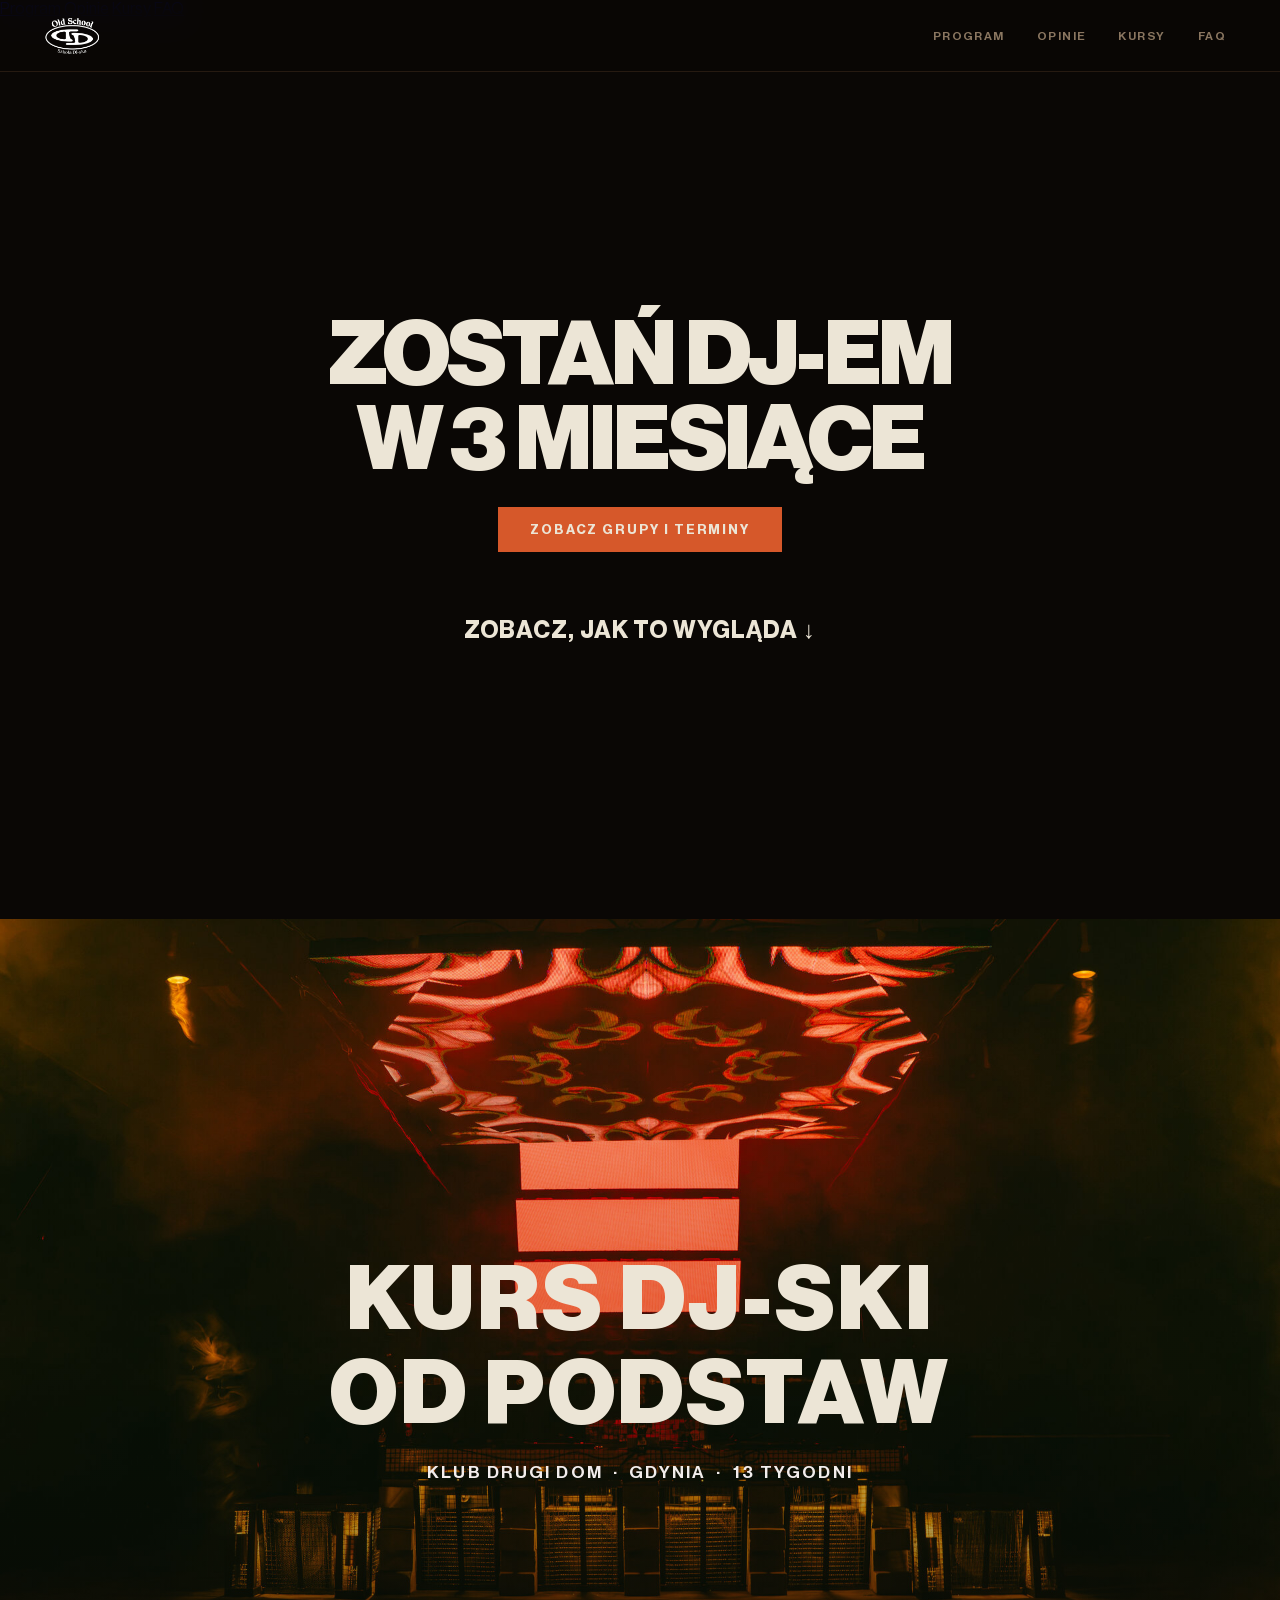
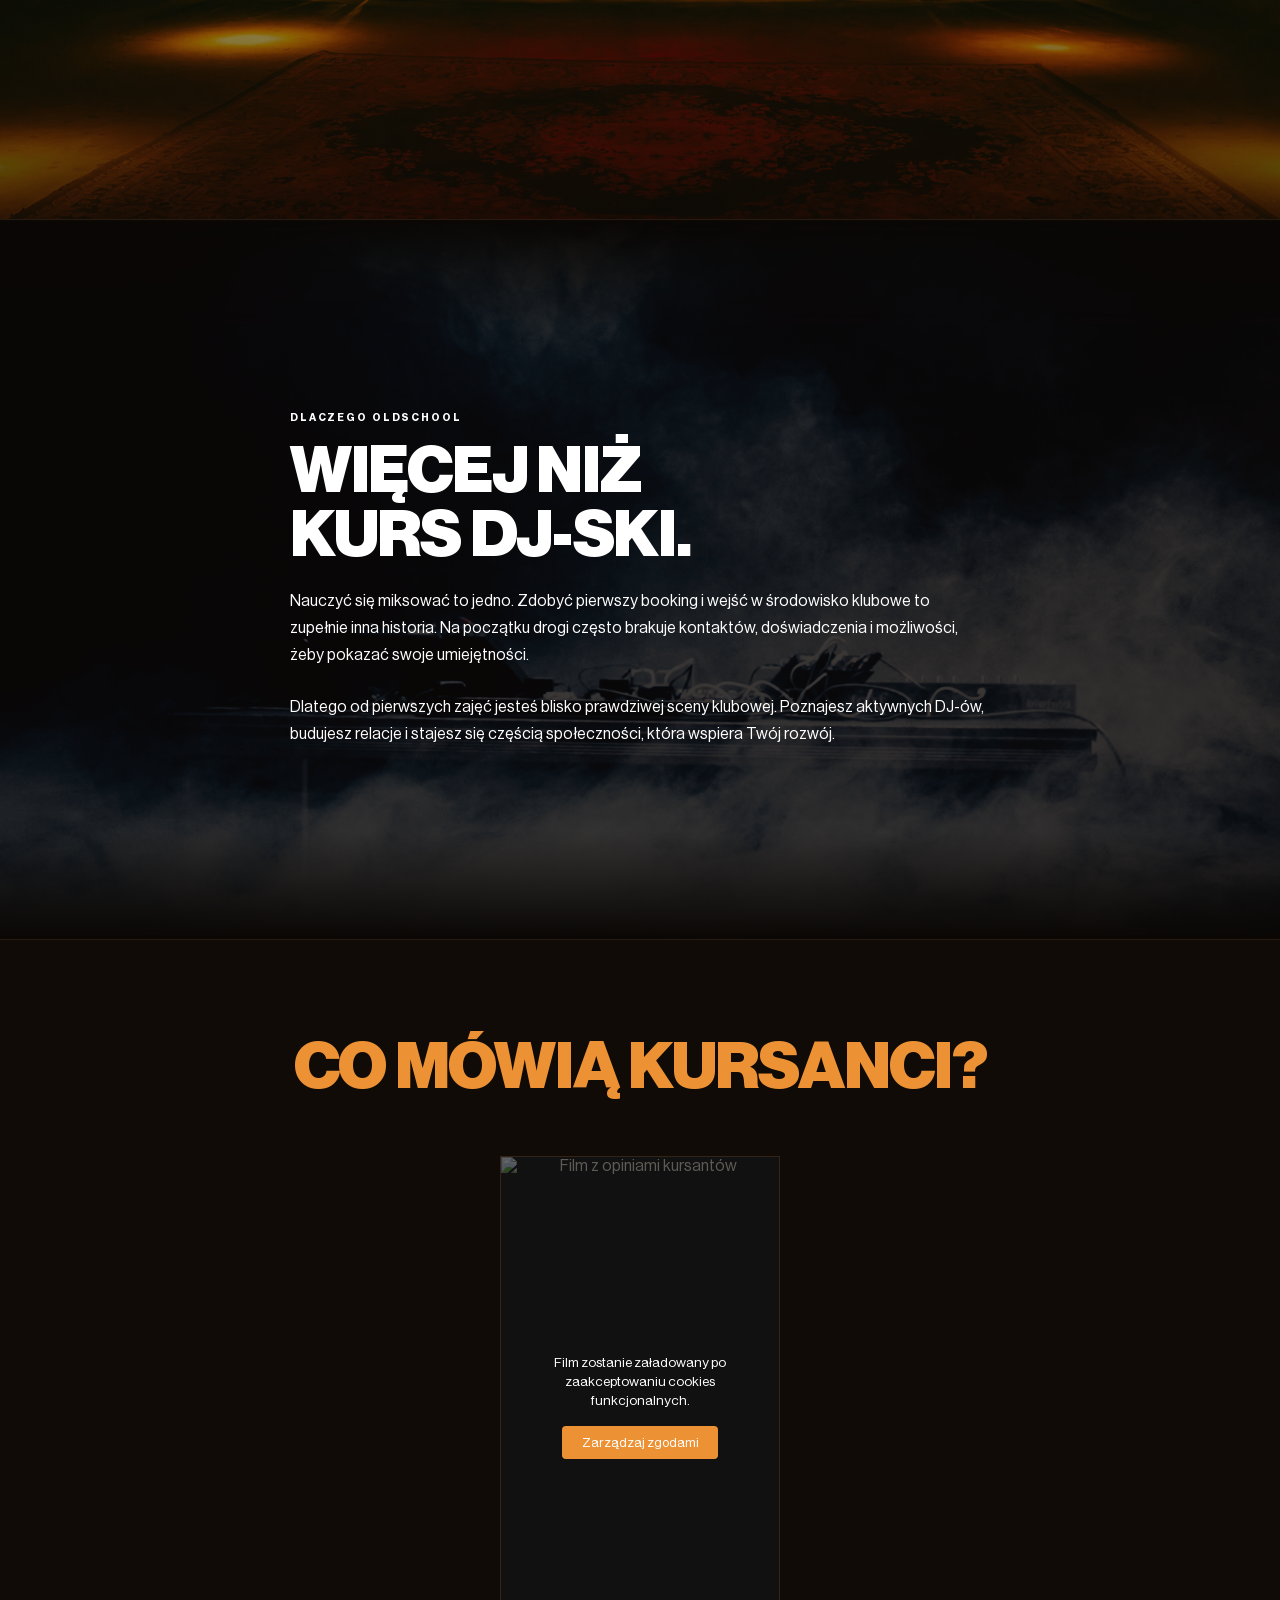
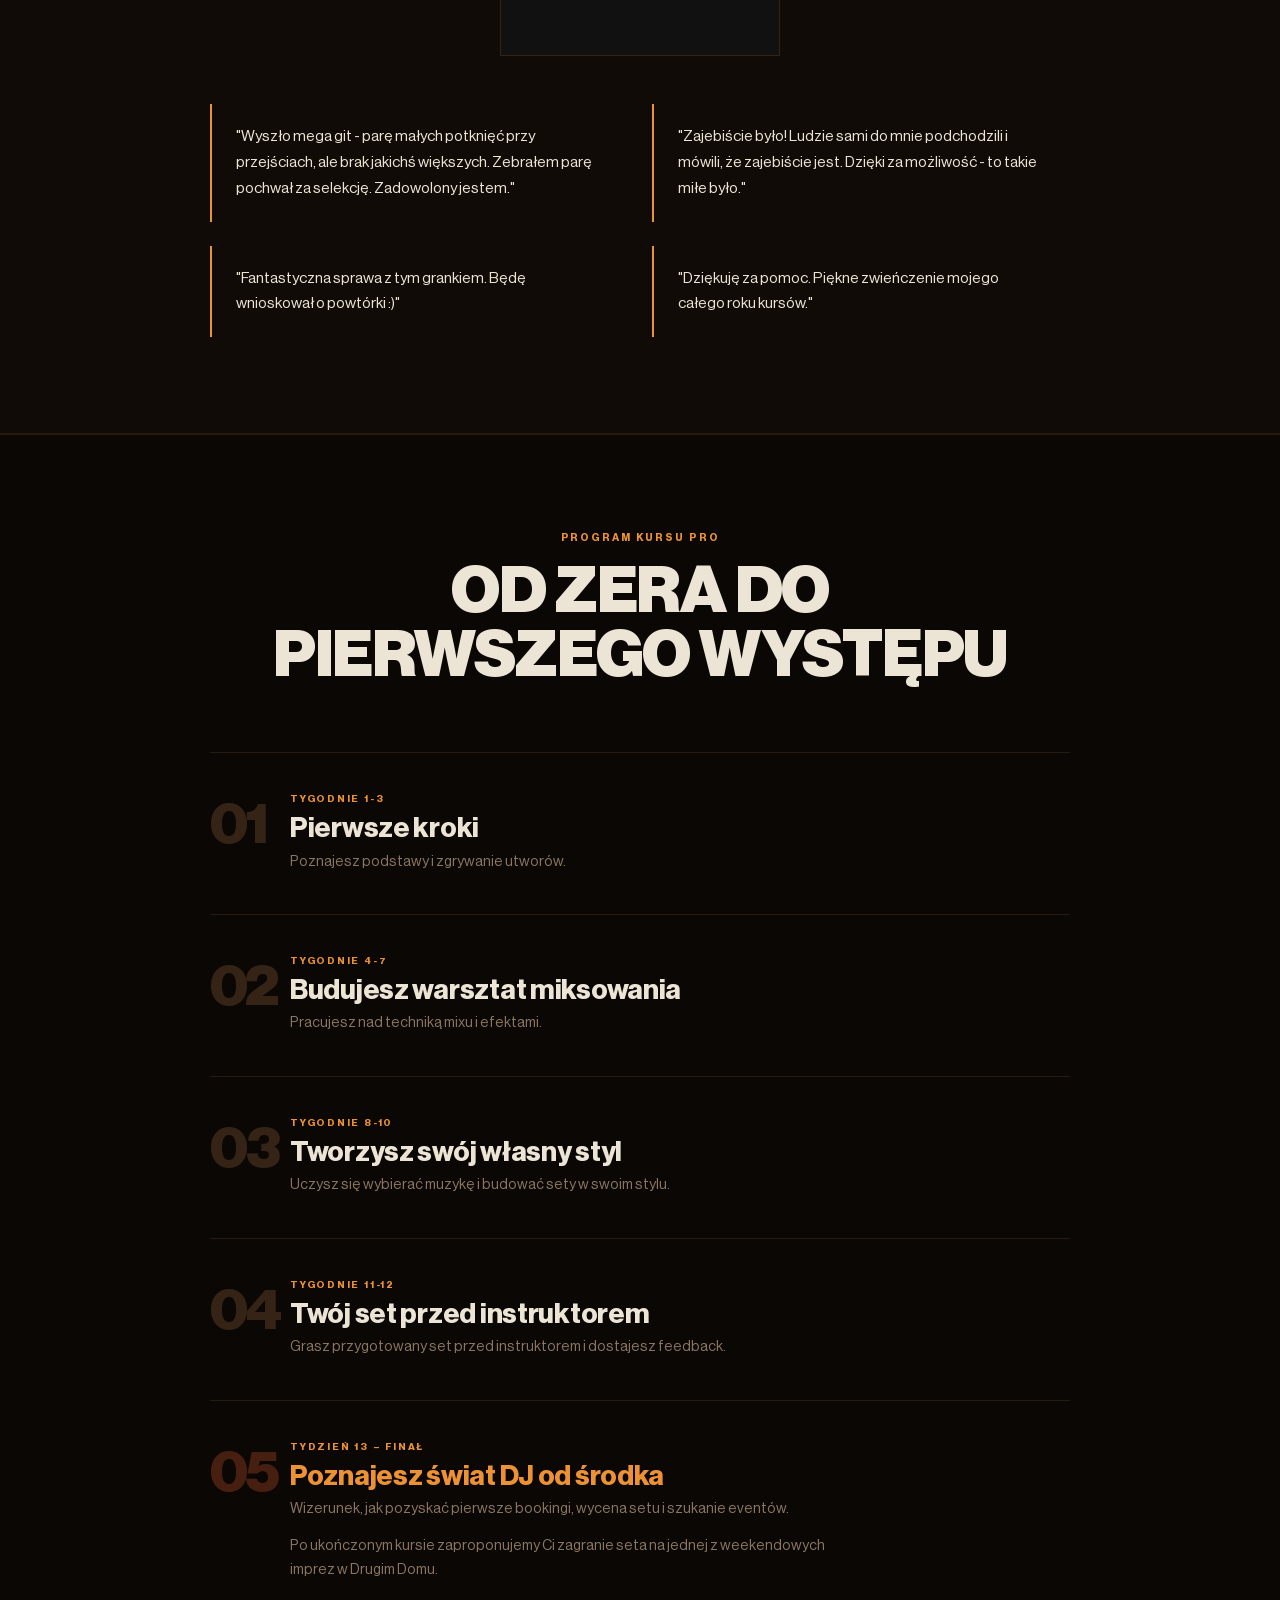
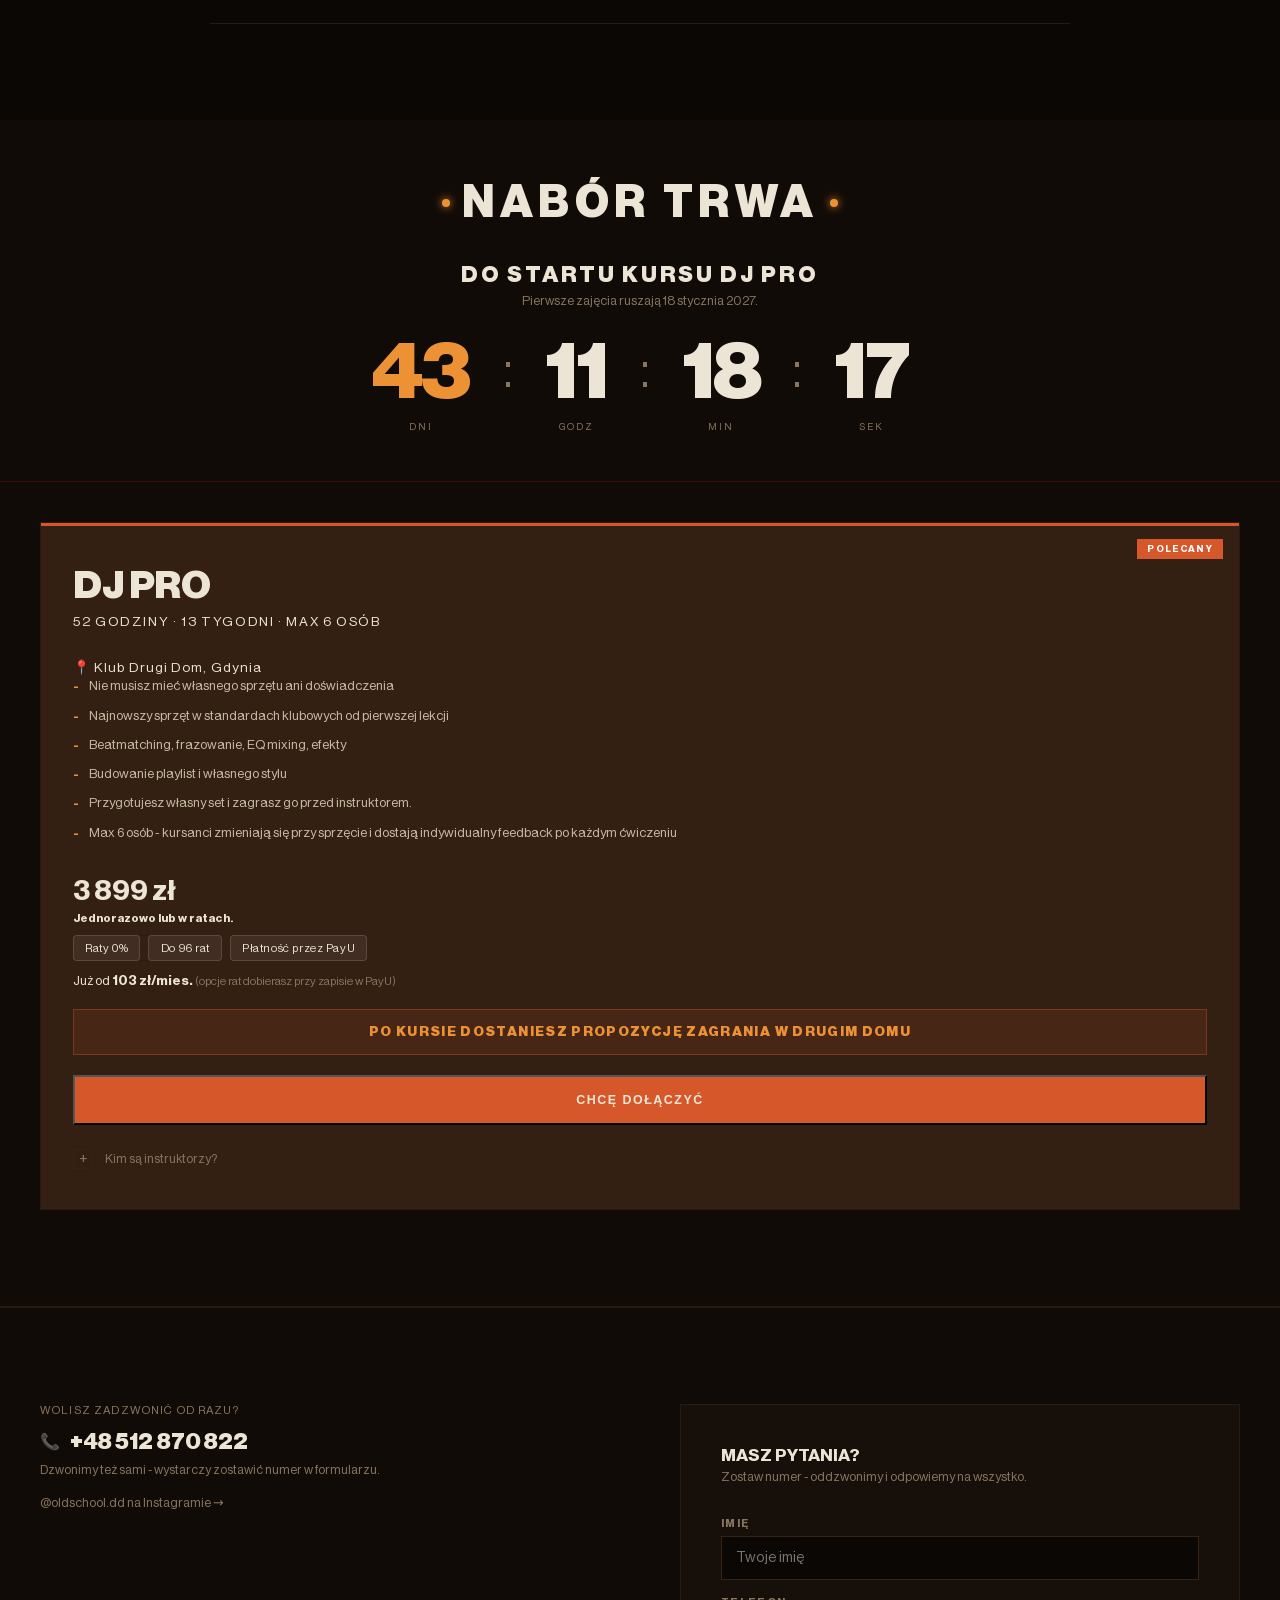
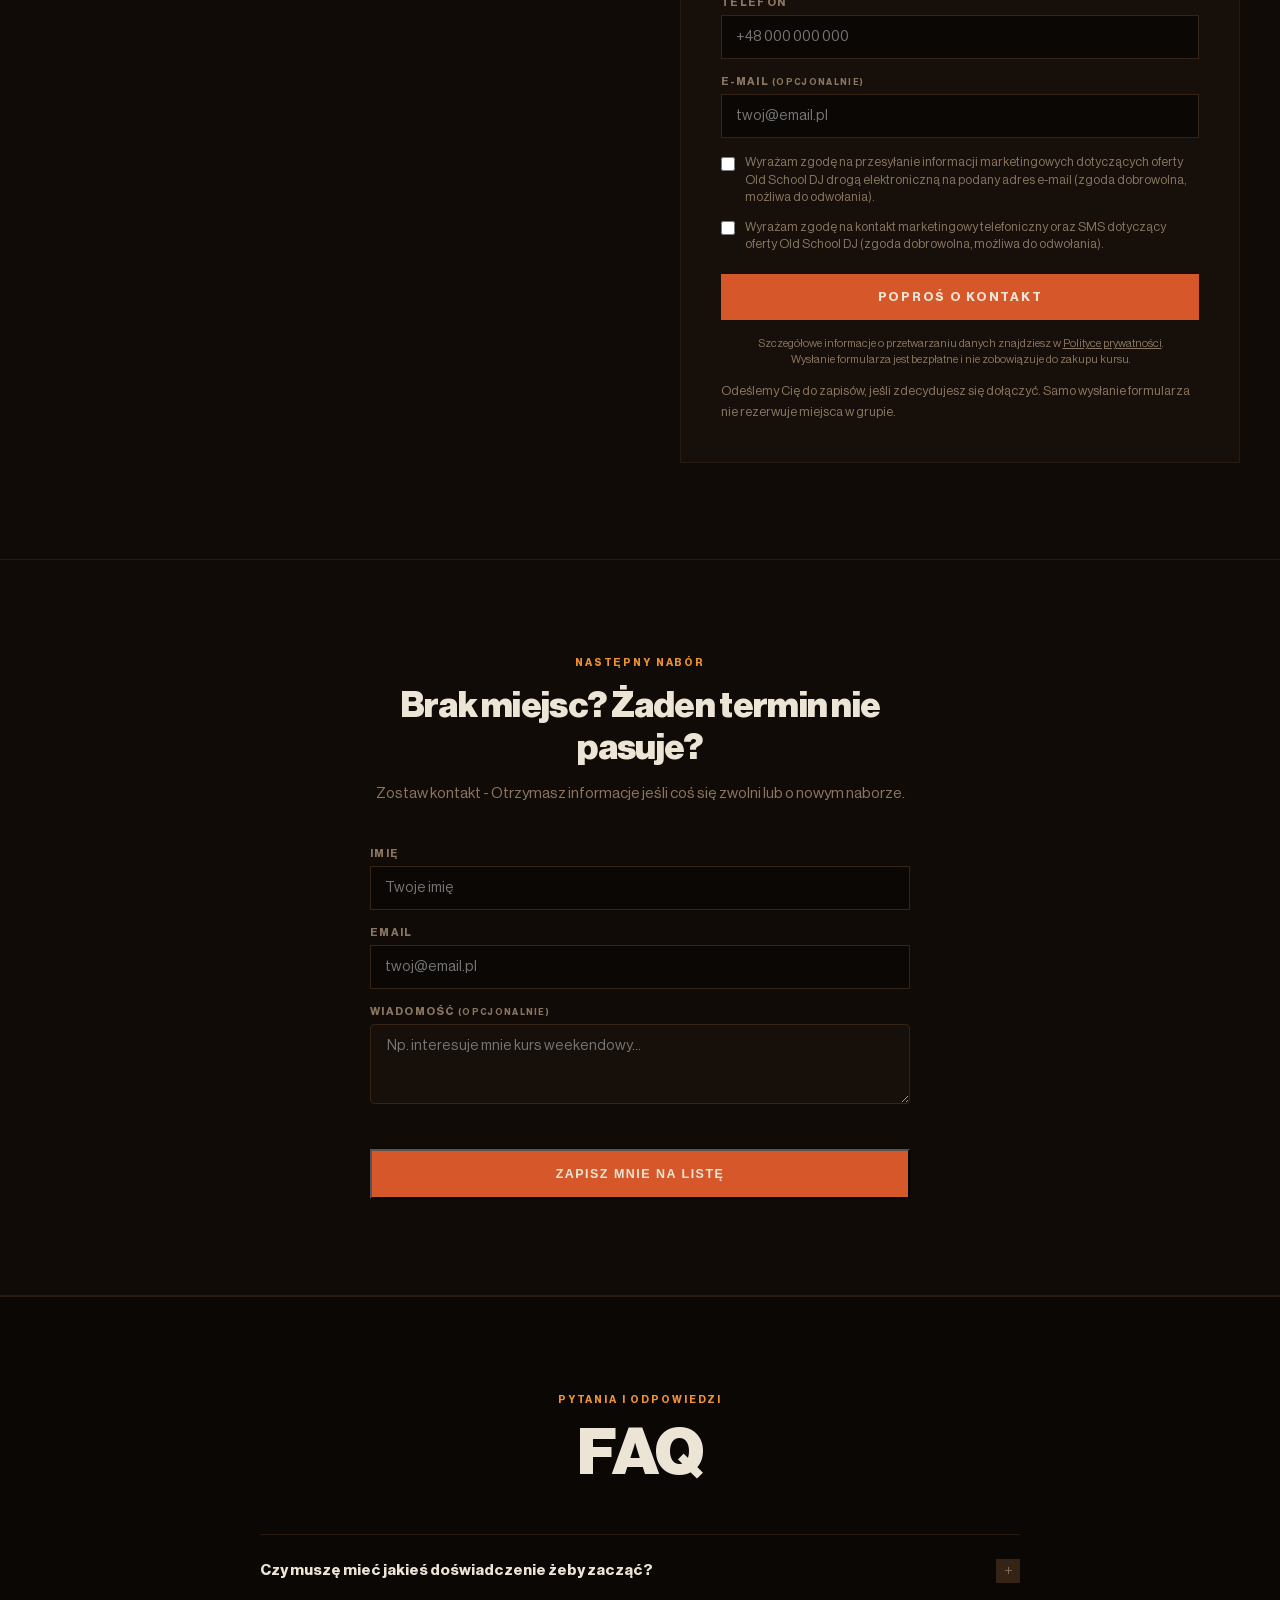
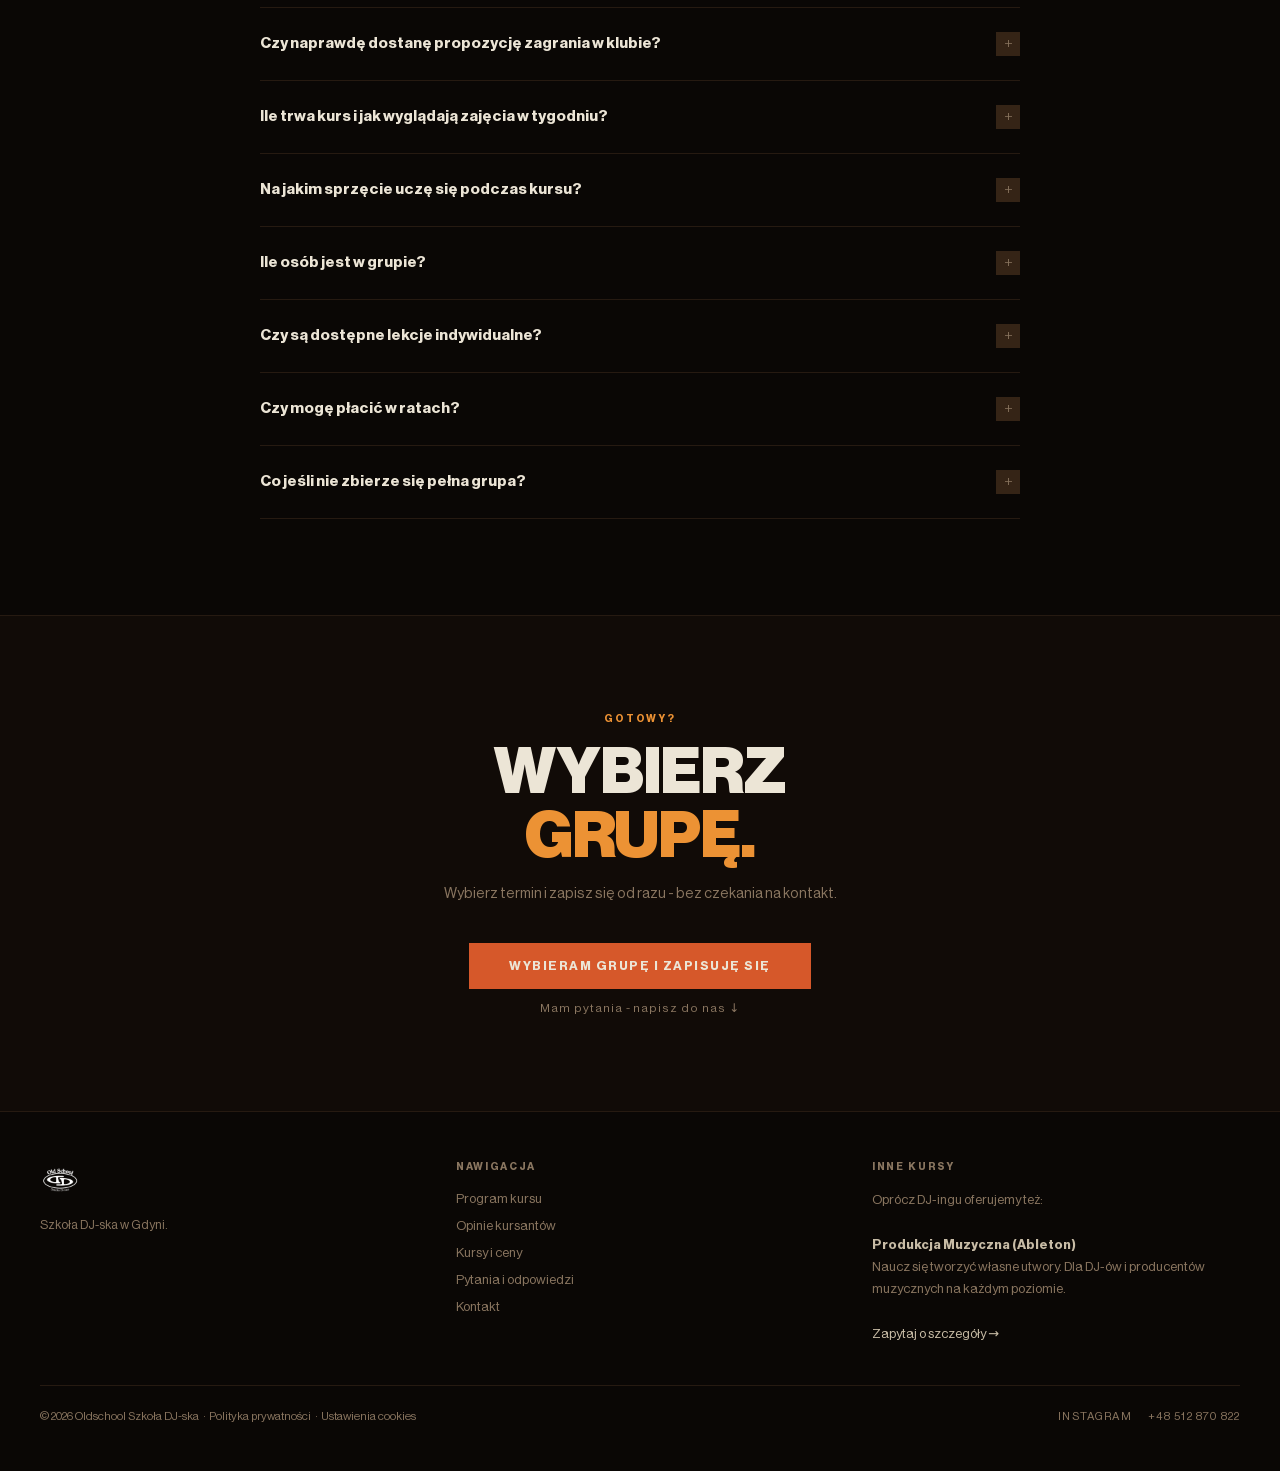
==== index.html @ 5dd11365 "Tyg 13: skróć opis - usuń zdanie o bookingach, zostaw tylko propozycję zagrania Co-Authored-By: Clau" ====
<!DOCTYPE html>
<html lang="pl">
<head>
  <!-- CookieYes Consent Management - musi być jako pierwszy element <head> -->
  <script id="cookieyes" type="text/javascript" src="https://cdn-cookieyes.com/client_data/ac2cd11cbb9ec3ee85dbe20194a477f6/script.js"></script>
  <!-- End CookieYes -->
  <meta charset="UTF-8" />
  <meta name="viewport" content="width=device-width, initial-scale=1.0" />
  <title>Old School - Szkoła DJ-ska</title>
  <meta name="description" content="Zaczynasz od zera. W 3 miesiące uczysz się miksować, budujesz swój set i grasz w klubie. Szkoła DJ-ska w Gdyni - formularz zapisu na kurs DJ - Gdynia." />
  <meta property="og:title" content="Old School - Szkoła DJ-ska w Gdyni" />
  <meta property="og:description" content="Zaczynasz od zera. W 3 miesiące uczysz się miksować i grasz w klubie. Zostaw kontakt i dowiedz się więcej o kursie." />
  <meta property="og:image" content="https://www.oldschooldj.pl/images/IMG_9485.jpg" />
  <meta property="og:url" content="https://www.oldschooldj.pl" />
  <meta property="og:type" content="website" />
  <meta name="twitter:card" content="summary_large_image" />
  <!-- Meta Pixel SDK - ładowany teraz, ale fbq('init') i fbq('track','PageView')
       wywoływane tylko po zgodzie advertisement:yes (handler poniżej w JS).
       noscript usunięty - nie można go kontrolować przez CookieYes. -->
  <script>
    !function(f,b,e,v,n,t,s){if(f.fbq)return;n=f.fbq=function(){n.callMethod?n.callMethod.apply(n,arguments):n.queue.push(arguments)};if(!f._fbq)f._fbq=n;n.push=n;n.loaded=!0;n.version='2.0';n.queue=[];t=b.createElement(e);t.async=!0;t.src=v;s=b.getElementsByTagName(e)[0];s.parentNode.insertBefore(t,s)}(window,document,'script','https://connect.facebook.net/en_US/fbevents.js');
    // fbq('init') i fbq('track','PageView') - patrz handler zgody CookieYes w <script> na dole
  </script>
  <!-- End Meta Pixel SDK -->
  <link rel="icon" type="image/png" href="assets/logo.png" />
  <style>
    @font-face { font-family: 'Neue Haas Grotesk Display Pro'; src: url('fonts/NeueHaasDisplayXXThin.ttf') format('truetype'); font-weight: 100; font-style: normal; font-display: swap; }
    @font-face { font-family: 'Neue Haas Grotesk Display Pro'; src: url('fonts/NeueHaasDisplayXXThinItalic.ttf') format('truetype'); font-weight: 100; font-style: italic; font-display: swap; }
    @font-face { font-family: 'Neue Haas Grotesk Display Pro'; src: url('fonts/NeueHaasDisplayXThin.ttf') format('truetype'); font-weight: 200; font-style: normal; font-display: swap; }
    @font-face { font-family: 'Neue Haas Grotesk Display Pro'; src: url('fonts/NeueHaasDisplayXThinItalic.ttf') format('truetype'); font-weight: 200; font-style: italic; font-display: swap; }
    @font-face { font-family: 'Neue Haas Grotesk Display Pro'; src: url('fonts/NeueHaasDisplayThin.ttf') format('truetype'); font-weight: 300; font-style: normal; font-display: swap; }
    @font-face { font-family: 'Neue Haas Grotesk Display Pro'; src: url('fonts/NeueHaasDisplayThinItalic.ttf') format('truetype'); font-weight: 300; font-style: italic; font-display: swap; }
    @font-face { font-family: 'Neue Haas Grotesk Display Pro'; src: url('fonts/NeueHaasDisplayLight.ttf') format('truetype'); font-weight: 350; font-style: normal; font-display: swap; }
    @font-face { font-family: 'Neue Haas Grotesk Display Pro'; src: url('fonts/NeueHaasDisplayLightItalic.ttf') format('truetype'); font-weight: 350; font-style: italic; font-display: swap; }
    @font-face { font-family: 'Neue Haas Grotesk Display Pro'; src: url('fonts/NeueHaasDisplayRoman.ttf') format('truetype'); font-weight: 400; font-style: normal; font-display: swap; }
    @font-face { font-family: 'Neue Haas Grotesk Display Pro'; src: url('fonts/NeueHaasDisplayRomanItalic.ttf') format('truetype'); font-weight: 400; font-style: italic; font-display: swap; }
    @font-face { font-family: 'Neue Haas Grotesk Display Pro'; src: url('fonts/NeueHaasDisplayMediu.ttf') format('truetype'); font-weight: 500; font-style: normal; font-display: swap; }
    @font-face { font-family: 'Neue Haas Grotesk Display Pro'; src: url('fonts/NeueHaasDisplayMediumItalic.ttf') format('truetype'); font-weight: 500; font-style: italic; font-display: swap; }
    @font-face { font-family: 'Neue Haas Grotesk Display Pro'; src: url('fonts/NeueHaasDisplayBold.ttf') format('truetype'); font-weight: 700; font-style: normal; font-display: swap; }
    @font-face { font-family: 'Neue Haas Grotesk Display Pro'; src: url('fonts/NeueHaasDisplayBoldItalic.ttf') format('truetype'); font-weight: 700; font-style: italic; font-display: swap; }
    @font-face { font-family: 'Neue Haas Grotesk Display Pro'; src: url('fonts/NeueHaasDisplayBlack.ttf') format('truetype'); font-weight: 900; font-style: normal; font-display: swap; }
    @font-face { font-family: 'Neue Haas Grotesk Display Pro'; src: url('fonts/NeueHaasDisplayBlackItalic.ttf') format('truetype'); font-weight: 900; font-style: italic; font-display: swap; }
  </style>
  <style>
    *, *::before, *::after { margin: 0; padding: 0; box-sizing: border-box; }

    :root {
      --bg:         #0A0705;
      --dark:       #110B07;
      --card:       #160F0A;
      --card-hover: #1D140D;
      --border:     #261A11;
      --border-mid: #352416;
      --red:        #D6582A;
      --red-bright: #EC9234;
      --red-dim:    rgba(214,88,42,0.15);
      --red-glow:   rgba(214,88,42,0.08);
      --text:       #ECE5D6;
      --text-mid:   #C8BCA6;
      --muted:      #8A7660;
      --dim:        #4A3A2A;
    }

    html { scroll-behavior: smooth; }

    body {
      font-family: 'Neue Haas Grotesk Display Pro', system-ui, sans-serif;
      background: var(--bg);
      color: var(--text);
      overflow-x: hidden;
    }

    ::-webkit-scrollbar { width: 4px; }
    ::-webkit-scrollbar-track { background: var(--bg); }
    ::-webkit-scrollbar-thumb { background: var(--border-mid); border-radius: 2px; }

    /* ─── NAV ─── */
    nav {
      position: fixed;
      top: 0; left: 0; right: 0;
      z-index: 100;
      display: flex;
      align-items: center;
      justify-content: space-between;
      padding: 0 2.5rem;
      height: 72px;
      background: rgba(10,7,5,0.88);
      backdrop-filter: blur(16px);
      border-bottom: 1px solid var(--border);
    }

    .nav-logo { text-decoration: none; display: flex; align-items: center; }
    .hamburger { display: none; }
    .nav-logo-img { height: 64px; width: auto; }

    .nav-links { display: flex; gap: 4px; list-style: none; align-items: center; }

    .nav-links a {
      text-decoration: none;
      color: var(--muted);
      font-size: 0.75rem;
      font-weight: 500;
      letter-spacing: 0.12em;
      text-transform: uppercase;
      padding: 8px 14px;
      transition: color .2s;
    }

    .nav-links a:hover { color: var(--text); }

    .nav-links .nav-cta {
      background: var(--red);
      color: var(--text) !important;
      padding: 8px 18px;
    }

    .nav-links .nav-cta:hover { background: var(--red-bright); color: var(--text) !important; }

    .nav-cta-mobile { display: none; }

    /* ─── HERO ─── */
    #hero {
      height: 100svh;
      min-height: 100svh;
      max-height: 100svh;
      display: flex;
      align-items: center;
      justify-content: center;
      position: relative;
      overflow: hidden;
      padding: 120px 2.5rem 5rem;
      background-image: none;
      background-repeat: no-repeat;
    }

    .hero-bg {
      position: absolute; inset: 0;
      z-index: 1;
      background:
        linear-gradient(to bottom, rgba(10,7,5,0.15) 0%, rgba(10,7,5,0.35) 55%, rgba(10,7,5,0.92) 100%),
        radial-gradient(ellipse 60% 50% at 50% 60%, rgba(214,88,42,0.18) 0%, transparent 70%);
    }

    .hero-content {
      position: relative;
      z-index: 2;
      max-width: 900px;
      text-align: center;
      width: 100%;
    }

    .hero-logo-wrap {
      margin: 0 auto 2.5rem;
      width: clamp(160px, 25vw, 260px);
    }

    .hero-logo {
      display: block; width: 100%; height: auto;
      filter: drop-shadow(0 0 40px rgba(214,88,42,0.25));
    }

    .hero-headline {
      font-family: 'Neue Haas Grotesk Display Pro', sans-serif;
      font-weight: 900;
      font-size: clamp(2.4rem, 7vw, 6rem);
      letter-spacing: -0.03em;
      color: var(--text);
      line-height: 0.95;
      margin-bottom: 1.5rem;
      text-transform: uppercase;
    }

    .hero-headline em {
      font-style: normal;
      color: var(--red-bright);
    }

    .hero-subtitle {
      font-family: 'Neue Haas Grotesk Display Pro', sans-serif;
      font-weight: 700;
      font-size: clamp(1rem, 2.5vw, 1.5rem);
      letter-spacing: 0.04em;
      color: var(--text);
      margin-bottom: 1.25rem;
      line-height: 1.2;
      text-transform: uppercase;
    }

    .hero-desc {
      font-size: 1rem;
      line-height: 1.75;
      color: var(--text);
      max-width: 700px;
      margin: 0 auto 2.5rem;
    }

    .hero-guarantee {
      font-size: clamp(1rem, 2.5vw, 1.5rem);
      font-weight: 900;
      letter-spacing: 0.08em;
      text-transform: uppercase;
      color: var(--red-bright);
      margin-bottom: 2.5rem;
    }

    .hero-pills {
      display: flex;
      gap: 8px;
      justify-content: center;
      flex-wrap: wrap;
      margin-bottom: 1.75rem;
    }

    .hero-pill {
      font-size: 0.65rem;
      font-weight: 700;
      letter-spacing: 0.14em;
      text-transform: uppercase;
      color: var(--text-mid);
      border: 1px solid var(--border-mid);
      padding: 6px 14px;
      background: rgba(255,255,255,0.04);
    }

    .hero-guarantee-block {
      display: inline-flex;
      align-items: center;
      gap: 10px;
      background: rgba(214,88,42,0.12);
      border: 1px solid rgba(214,88,42,0.35);
      padding: 10px 22px;
      margin-bottom: 2.5rem;
    }

    .hero-guarantee-star {
      color: var(--red-bright);
      font-size: 1rem;
    }

    .hero-guarantee-text {
      font-size: 0.75rem;
      font-weight: 700;
      letter-spacing: 0.18em;
      text-transform: uppercase;
      color: var(--red-bright);
    }

    .hero-scarcity {
      font-size: 0.72rem;
      color: var(--muted);
      letter-spacing: 0.08em;
      margin-top: -2.75rem;
      margin-bottom: 3rem;
    }

    .stats-headline {
      font-size: 0.7rem;
      font-weight: 700;
      letter-spacing: 0.14em;
      text-transform: uppercase;
      color: var(--muted);
      text-align: center;
      margin-bottom: 1.5rem;
      width: 100%;
    }

    .stats-row {
      display: flex;
      gap: 3rem;
      justify-content: center;
      flex-wrap: wrap;
    }

    @keyframes pulse {
      0%, 100% { opacity: 1; transform: scale(1); }
      50% { opacity: 0.4; transform: scale(1.5); }
    }
    @keyframes pulse-dot {
      0%, 100% { opacity: 1; transform: scale(1); }
      50% { opacity: 0.3; transform: scale(0.65); }
    }

    .hero-buttons {
      display: flex;
      gap: 12px;
      justify-content: center;
      flex-wrap: wrap;
      margin-bottom: 4rem;
    }

    .btn-primary {
      background: var(--red);
      color: var(--text);
      font-weight: 700;
      font-size: 0.78rem;
      letter-spacing: 0.12em;
      text-transform: uppercase;
      padding: 16px 40px;
      text-decoration: none;
      transition: background .2s;
      display: inline-block;
    }

    .btn-primary:hover { background: var(--red-bright); }

    .btn-secondary {
      background: transparent;
      color: var(--text-mid);
      font-weight: 500;
      font-size: 0.75rem;
      letter-spacing: 0.12em;
      text-transform: uppercase;
      padding: 16px 36px;
      text-decoration: none;
      border: 1px solid var(--border-mid);
      transition: border-color .2s, color .2s;
      display: inline-block;
    }

    .btn-secondary:hover { border-color: var(--muted); color: var(--text); }

    .hero-stats {
      display: flex;
      flex-direction: column;
      align-items: center;
      gap: 0;
      padding-top: 2.5rem;
      border-top: 1px solid var(--border);
      flex-wrap: wrap;
    }

    .stat { text-align: center; }

    .stat-number {
      font-family: 'Neue Haas Grotesk Display Pro', sans-serif;
      font-weight: 700;
      font-size: 2.75rem;
      color: var(--red-bright);
      line-height: 1;
      letter-spacing: 0.02em;
    }

    .stat-label {
      font-size: 0.65rem;
      color: rgba(255,255,255,0.75);
      letter-spacing: 0.18em;
      text-transform: uppercase;
      margin-top: 4px;
    }

    /* ─── SECTION BASE ─── */
    .section-wrap {
      padding: 6rem 2.5rem;
      max-width: 1200px;
      margin: 0 auto;
    }

    .section-full {
      padding: 6rem 2.5rem;
    }

    .section-inner {
      max-width: 1200px;
      margin: 0 auto;
    }

    .section-label {
      font-size: 0.65rem;
      font-weight: 600;
      letter-spacing: 0.18em;
      text-transform: uppercase;
      color: var(--red-bright);
      margin-bottom: 1rem;
    }

    .section-title {
      font-family: 'Neue Haas Grotesk Display Pro', sans-serif;
      font-weight: 900;
      font-size: clamp(2rem, 5vw, 4rem);
      letter-spacing: -0.02em;
      color: var(--text);
      line-height: 1;
      margin-bottom: 1.25rem;
      text-wrap: balance;
    }

    .section-desc {
      font-size: 1rem;
      line-height: 1.7;
      color: var(--muted);
      max-width: 700px;
    }

    /* ─── JOURNEY OUTCOMES & PATH ─── */
    .journey-outcomes {
      max-width: 860px;
      margin: 0 auto 3rem;
      background: var(--card);
      border: 1px solid var(--border);
      padding: 2rem 2.5rem;
    }

    .journey-outcomes-title {
      font-family: 'Neue Haas Grotesk Display Pro', sans-serif;
      font-weight: 700;
      font-size: 0.85rem;
      letter-spacing: 0.1em;
      text-transform: uppercase;
      color: var(--red-bright);
      margin-bottom: 1.25rem;
    }

    .journey-outcomes-list {
      list-style: none;
      display: flex;
      flex-direction: column;
      gap: 0.6rem;
    }

    .journey-outcomes-list li {
      display: flex;
      gap: 10px;
      align-items: flex-start;
      font-size: 0.9rem;
      color: var(--text-mid);
      line-height: 1.6;
    }

    .journey-outcomes-list li::before {
      content: '✓';
      color: var(--red-bright);
      font-weight: 700;
      flex-shrink: 0;
      margin-top: 1px;
    }

    .journey-path {
      display: flex;
      align-items: center;
      justify-content: center;
      flex-wrap: wrap;
      gap: 8px;
      margin: 0 auto 3rem;
      max-width: 860px;
    }

    .journey-path-step {
      font-size: 0.62rem;
      font-weight: 700;
      letter-spacing: 0.14em;
      text-transform: uppercase;
      color: var(--muted);
      border: 1px solid var(--border-mid);
      padding: 8px 14px;
      background: var(--card);
    }

    .journey-path-step.active {
      color: var(--red-bright);
      border-color: rgba(214,88,42,0.4);
      background: rgba(214,88,42,0.1);
    }

    .journey-path-arrow {
      color: var(--border-mid);
      font-size: 1rem;
    }

    /* ─── TUTORIALE SECTION ─── */
    #tutoriale {
      background: var(--red);
      padding: 5rem 2.5rem;
      text-align: center;
    }

    .tutoriale-inner {
      max-width: 760px;
      margin: 0 auto;
    }

    .tutoriale-line1 {
      font-family: 'Neue Haas Grotesk Display Pro', sans-serif;
      font-weight: 900;
      font-size: clamp(1.75rem, 4vw, 3rem);
      color: rgba(255,255,255,0.55);
      letter-spacing: -0.02em;
      line-height: 1;
      text-transform: uppercase;
      margin-bottom: 0.25rem;
    }

    .tutoriale-line2 {
      font-family: 'Neue Haas Grotesk Display Pro', sans-serif;
      font-weight: 900;
      font-size: clamp(1.75rem, 4vw, 3rem);
      color: #fff;
      letter-spacing: -0.02em;
      line-height: 1;
      text-transform: uppercase;
    }

    /* ─── NIGDY NIE GRAŁEŚ ─── */
    #nigdy {
      border-top: 1px solid var(--border);
    }

    .nigdy-inner {
      max-width: 860px;
      margin: 0 auto;
    }

    .nigdy-title {
      font-family: 'Neue Haas Grotesk Display Pro', sans-serif;
      font-weight: 900;
      font-size: clamp(1.75rem, 3.5vw, 2.75rem);
      color: var(--text);
      letter-spacing: -0.02em;
      line-height: 1;
      margin-bottom: 0.5rem;
      text-transform: uppercase;
    }

    .nigdy-subtitle {
      font-size: 0.9rem;
      color: var(--muted);
      margin-bottom: 2.5rem;
    }

    .nigdy-points {
      display: grid;
      grid-template-columns: repeat(3, 1fr);
      gap: 1px;
      background: var(--border);
      border: 1px solid var(--border);
    }

    .nigdy-point {
      background: var(--card);
      padding: 2rem 1.75rem;
    }

    .nigdy-point-num {
      font-family: 'Neue Haas Grotesk Display Pro', sans-serif;
      font-weight: 900;
      font-size: 2.5rem;
      color: var(--border-mid);
      line-height: 1;
      margin-bottom: 0.35rem;
      letter-spacing: -0.04em;
    }

    .nigdy-point h4 {
      font-weight: 700;
      font-size: 0.95rem;
      color: var(--text);
      margin-bottom: 0.4rem;
    }

    .nigdy-point p {
      font-size: 0.82rem;
      color: var(--muted);
      line-height: 1.65;
    }

    /* ─── STICKY CTA (mobile) ─── */
    .sticky-cta {
      display: none;
      position: fixed;
      bottom: 0; left: 0; right: 0;
      z-index: 200;
      background: var(--red);
      padding: 0;
    }

    .sticky-cta a {
      display: block;
      text-align: center;
      font-family: 'Neue Haas Grotesk Display Pro', sans-serif;
      font-weight: 700;
      font-size: 0.75rem;
      letter-spacing: 0.14em;
      text-transform: uppercase;
      color: #fff;
      text-decoration: none;
      padding: 16px 24px;
    }

    @media (max-width: 900px) {
      .sticky-cta { display: block; }
      .nigdy-points { grid-template-columns: 1fr; }
    }

    /* ─── STEPS / JOURNEY ─── */
    #journey {
      border-top: 1px solid var(--border);
    }

    .journey-header {
      text-align: center;
      margin-bottom: 4rem;
    }

    .journey-header .section-desc {
      margin: 0 auto;
    }

    .steps-list {
      display: flex;
      flex-direction: column;
      gap: 0;
      max-width: 860px;
      margin: 0 auto;
    }

    .step-item {
      display: grid;
      grid-template-columns: 80px 1fr;
      gap: 0;
      border-top: 1px solid var(--border);
      padding: 2.5rem 0;
      position: relative;
    }

    .step-item:last-child {
      border-bottom: 1px solid var(--border);
    }

    .step-num {
      font-family: 'Neue Haas Grotesk Display Pro', sans-serif;
      font-weight: 900;
      font-size: 3.5rem;
      line-height: 1;
      color: var(--border-mid);
      letter-spacing: -0.04em;
      padding-top: 4px;
    }

    .step-body {}

    .step-tag {
      font-size: 0.62rem;
      font-weight: 600;
      letter-spacing: 0.18em;
      text-transform: uppercase;
      color: var(--red-bright);
      margin-bottom: 0.5rem;
    }

    .step-title {
      font-family: 'Neue Haas Grotesk Display Pro', sans-serif;
      font-weight: 700;
      font-size: clamp(1.25rem, 2.5vw, 1.75rem);
      color: var(--text);
      margin-bottom: 0.35rem;
      letter-spacing: -0.01em;
      line-height: 1.1;
    }

    .step-desc {
      font-size: 0.9rem;
      color: var(--muted);
      line-height: 1.7;
      max-width: 580px;
    }

    .step-item.highlight .step-num { color: rgba(214,88,42,0.3); }
    .step-item.highlight .step-title { color: var(--red-bright); }

    /* ─── OPINIE ─── */
    #opinie {
      background: var(--dark);
      border-top: 1px solid var(--border);
      border-bottom: 1px solid var(--border);
    }

    .opinie-header {
      text-align: center;
      margin-bottom: 3.5rem;
    }

    .opinie-header .section-desc {
      margin: 0 auto;
    }

    .opinie-video-wrap {
      width: 280px;
      height: 500px;
      overflow: hidden;
      margin: 0 auto 3rem;
      position: relative;
      border: 1px solid var(--border-mid);
    }

    .opinie-video-wrap iframe {
      position: absolute; top: 0; left: 0;
      width: 100%; height: 100%; border: none;
    }

    .yt-consent-overlay {
      position: absolute; inset: 0;
      background: #111;
      display: flex; flex-direction: column;
      align-items: center; justify-content: center;
      text-align: center; padding: 1.5rem; gap: 1rem;
    }
    .yt-consent-overlay img {
      width: 100%; height: 100%;
      object-fit: cover; opacity: .35;
      position: absolute; inset: 0;
    }
    .yt-consent-text {
      position: relative; z-index: 1;
      color: #fff; font-size: .85rem; line-height: 1.4;
    }
    .yt-consent-btn {
      position: relative; z-index: 1;
      background: var(--red-bright); color: #fff;
      border: none; border-radius: 4px;
      padding: .55rem 1.2rem; font-size: .82rem;
      cursor: pointer; font-family: inherit;
    }
    .yt-consent-btn:hover { opacity: .85; }

    .form-consent-group { margin: .75rem 0 0; }
    .consent-label {
      display: flex; gap: .6rem; align-items: flex-start;
      cursor: pointer; font-size: .78rem;
      color: var(--muted); line-height: 1.4;
    }
    .consent-label input[type=checkbox] {
      margin-top: .15rem; flex-shrink: 0;
      accent-color: var(--red-bright); width: 14px; height: 14px;
      cursor: pointer;
    }

    .opinie-cards {
      display: grid;
      grid-template-columns: repeat(3, 1fr);
      gap: 1px;
      background: var(--border);
      border: 1px solid var(--border);
      max-width: 960px;
      margin: 0 auto;
    }

    .opinie-card {
      background: var(--card);
      padding: 1.75rem;
    }

    .opinie-stars {
      color: var(--red-bright);
      font-size: 0.85rem;
      margin-bottom: 0.35rem;
      letter-spacing: 2px;
    }

    .opinie-text {
      font-size: 0.88rem;
      color: var(--text-mid);
      line-height: 1.7;
      margin-bottom: 1rem;
      font-style: italic;
    }

    .opinie-author {
      font-size: 0.7rem;
      font-weight: 600;
      letter-spacing: 0.12em;
      text-transform: uppercase;
      color: var(--muted);
    }

    .opinie-photos {
      display: grid;
      grid-template-columns: 1fr 1fr;
      gap: 12px;
      margin-top: 3rem;
      max-width: 680px;
      margin-left: auto;
      margin-right: auto;
    }

    .opinie-photos img {
      width: 100%;
      border: 1px solid var(--border-mid);
      display: block;
    }

    /* ─── WHY ─── */
    #why {
      position: relative;
      overflow: hidden;
      border-top: 1px solid var(--border);
      min-height: 80vh;
      display: flex;
      align-items: center;
    }

    .why-bg-photo {
      position: absolute;
      top: 0; bottom: 0; left: 0; right: 0;
      background-image: url('assets/inmerse.png');
      background-size: cover;
      background-position: center center;
      opacity: 0.22;
      pointer-events: none;
      z-index: 0;
      mask-image: linear-gradient(to bottom, transparent 0%, black 15%, black 85%, transparent 100%);
      -webkit-mask-image: linear-gradient(to bottom, transparent 0%, black 15%, black 85%, transparent 100%);
    }

    .why-inner {
      position: relative; z-index: 1;
      display: grid;
      grid-template-columns: 1fr 1fr;
      gap: 5rem;
      align-items: center;
    }

    .why-cards {
      display: grid;
      grid-template-columns: 1fr 1fr;
      gap: 1px;
      background: var(--border);
      border: 1px solid var(--border);
    }

    .why-card {
      background: var(--card);
      padding: 1.75rem;
      transition: background .2s;
      position: relative;
      overflow: hidden;
    }

    .why-card:hover { background: var(--card-hover); }
    .why-card.highlight { background: var(--red-glow); }
    .why-card.highlight:hover { background: rgba(214,88,42,0.12); }

    .why-card-bg {
      position: absolute; inset: 0;
      background-size: cover;
      background-position: center;
      opacity: 0.12;
      z-index: 0;
      transition: opacity .3s;
    }

    .why-card:hover .why-card-bg { opacity: 0.18; }
    .why-card > *:not(.why-card-bg) { position: relative; z-index: 1; }

    .why-card-icon {
      width: 32px; height: 32px;
      margin-bottom: 1rem;
      color: var(--red-bright);
      opacity: 0.85;
    }

    .why-card h3 {
      font-family: 'Neue Haas Grotesk Display Pro', sans-serif;
      font-weight: 700;
      font-size: 1.1rem;
      letter-spacing: 0.04em;
      color: var(--text);
      margin-bottom: 0.5rem;
    }

    .why-card p {
      font-size: 0.82rem;
      color: var(--muted);
      line-height: 1.65;
    }

    /* ─── LOCATION ─── */
    #lokalizacja {
      border-top: 1px solid var(--border);
    }

    .location-grid {
      display: grid;
      grid-template-columns: 1fr 1fr;
      gap: 4rem;
      align-items: start;
    }

    .location-img {
      width: 100%;
      border: 1px solid var(--border-mid);
      display: block;
    }

    .location-features {
      display: flex;
      flex-direction: column;
      gap: 1.5rem;
      margin-top: 2rem;
    }

    .location-feature {
      display: flex;
      gap: 1rem;
      align-items: flex-start;
    }

    .location-feature-icon {
      width: 40px; height: 40px;
      background: var(--red-glow);
      border: 1px solid rgba(214,88,42,0.2);
      display: flex; align-items: center; justify-content: center;
      flex-shrink: 0;
      color: var(--red-bright);
    }

    .location-feature-icon svg {
      width: 18px; height: 18px;
    }

    .location-feature-text h4 {
      font-weight: 700;
      font-size: 0.9rem;
      color: var(--text);
      margin-bottom: 0.2rem;
    }

    .location-feature-text p {
      font-size: 0.8rem;
      color: var(--muted);
      line-height: 1.6;
    }

    /* ─── COURSES ─── */
    #courses {
      background: var(--dark);
      border-bottom: 1px solid var(--border);
    }

    .courses-header {
      text-align: center;
      margin-bottom: 3.5rem;
    }

    .courses-layout {
      display: grid;
      grid-template-columns: 1fr;
      gap: 1px;
      background: var(--border);
      border: 1px solid var(--border);
    }

    .course-card {
      background: var(--card);
      padding: 2.5rem 2rem;
      display: flex;
      flex-direction: column;
      position: relative;
    }

    .course-card::before {
      content: '';
      position: absolute;
      top: 0; left: 0; right: 0;
      height: 3px;
      background: var(--border-mid);
      transition: background .2s;
    }

    .course-card.featured::before { background: var(--red); }
    .course-card.secondary::before { background: var(--border-mid); }

    .course-card.featured {
      background: var(--red-glow);
    }

    .featured-tag {
      position: absolute;
      top: 16px; right: 16px;
      background: var(--red);
      color: #fff;
      font-size: 0.6rem;
      font-weight: 700;
      letter-spacing: 0.14em;
      text-transform: uppercase;
      padding: 4px 10px;
    }

    .course-title {
      font-family: 'Neue Haas Grotesk Display Pro', sans-serif;
      font-weight: 900;
      font-size: clamp(1.5rem, 3vw, 2.5rem);
      color: var(--text);
      margin-bottom: 0.3rem;
      letter-spacing: -0.01em;
    }

    .course-hours {
      font-size: 0.85rem;
      color: var(--text);
      letter-spacing: 0.12em;
      text-transform: uppercase;
      margin-bottom: 1.5rem;
    }

    .course-desc {
      font-size: 0.88rem;
      color: var(--text-mid);
      line-height: 1.7;
      margin-bottom: 1.75rem;
      flex: 1;
    }

    .course-features {
      list-style: none;
      display: flex;
      flex-direction: column;
      gap: 0.6rem;
      margin-bottom: 2rem;
    }

    .course-features li {
      display: flex;
      align-items: flex-start;
      gap: 10px;
      font-size: 0.82rem;
      color: var(--text-mid);
      line-height: 1.5;
    }

    .course-features li::before {
      content: '-';
      color: var(--red-bright);
      flex-shrink: 0;
      font-weight: 700;
    }

    .course-card.secondary .course-features li::before {
      color: var(--muted);
    }

    .course-guarantee {
      display: block;
      background: rgba(214,88,42,0.12);
      border: 1px solid rgba(214,88,42,0.35);
      padding: 14px 20px;
      font-size: 0.85rem;
      font-weight: 900;
      letter-spacing: 0.1em;
      text-transform: uppercase;
      color: var(--red-bright);
      margin-bottom: 1.5rem;
      text-align: center;
    }

    .course-cta {
      margin-top: auto;
    }

    .course-price {
      font-family: 'Neue Haas Grotesk Display Pro', sans-serif;
      font-weight: 700;
      font-size: 1.75rem;
      color: var(--text);
      margin-bottom: 0.25rem;
    }

    .course-price-note {
      font-size: 0.72rem;
      color: var(--muted);
      margin-bottom: 1.25rem;
    }

    .course-price-note a {
      color: var(--red-bright);
      text-decoration: none;
    }

    /* ─── RISK REDUCTION ─── */
    #ryzyko {
      border-top: 1px solid var(--border);
    }

    .risk-inner {
      display: grid;
      grid-template-columns: 1fr 1fr;
      gap: 5rem;
      align-items: center;
    }

    .risk-list {
      display: flex;
      flex-direction: column;
      gap: 0;
    }

    .risk-item {
      display: flex;
      gap: 1.25rem;
      align-items: flex-start;
      padding: 1.5rem 0;
      border-bottom: 1px solid var(--border);
    }

    .risk-item:first-child {
      padding-top: 0;
    }

    .risk-check {
      width: 36px; height: 36px;
      background: var(--red-glow);
      border: 1px solid rgba(214,88,42,0.25);
      display: flex; align-items: center; justify-content: center;
      flex-shrink: 0;
      color: var(--red-bright);
      font-weight: 900;
      font-size: 1.1rem;
      margin-top: 2px;
    }

    .risk-item h4 {
      font-weight: 700;
      font-size: 0.95rem;
      color: var(--text);
      margin-bottom: 0.25rem;
    }

    .risk-item p {
      font-size: 0.82rem;
      color: var(--muted);
      line-height: 1.65;
    }

    /* ─── FORM ─── */
    #kontakt {
      background: var(--dark);
      border-top: 1px solid var(--border);
    }

    .form-inner {
      display: grid;
      grid-template-columns: 1fr 1fr;
      gap: 5rem;
      align-items: start;
    }

    .form-info-title {
      font-family: 'Neue Haas Grotesk Display Pro', sans-serif;
      font-weight: 900;
      font-size: clamp(1.75rem, 3.5vw, 3rem);
      color: var(--text);
      line-height: 1;
      margin-bottom: 1rem;
      letter-spacing: -0.02em;
    }

    .form-info-desc {
      font-size: 0.9rem;
      color: var(--muted);
      line-height: 1.7;
      margin-bottom: 2rem;
    }

    .form-bullets {
      list-style: none;
      display: flex;
      flex-direction: column;
      gap: 0.75rem;
    }

    .form-bullets li {
      display: flex;
      gap: 10px;
      align-items: flex-start;
      font-size: 0.85rem;
      color: var(--text-mid);
      line-height: 1.5;
    }

    .form-bullets li::before {
      content: '✓';
      color: var(--red-bright);
      font-weight: 700;
      flex-shrink: 0;
    }

    .form-card {
      background: var(--card);
      border: 1px solid var(--border);
      padding: 2.5rem;
    }

    .form-card-title {
      font-weight: 700;
      font-size: 1.1rem;
      color: var(--text);
      margin-bottom: 0.25rem;
    }

    .form-card-sub {
      font-size: 0.8rem;
      color: var(--muted);
      margin-bottom: 2rem;
    }

    .form-group {
      margin-bottom: 1rem;
    }

    .form-group label {
      display: block;
      font-size: 0.68rem;
      font-weight: 600;
      letter-spacing: 0.12em;
      text-transform: uppercase;
      color: var(--muted);
      margin-bottom: 6px;
    }

    .form-group input,
    .form-group select {
      width: 100%;
      background: var(--bg);
      border: 1px solid var(--border-mid);
      color: var(--text);
      font-family: 'Neue Haas Grotesk Display Pro', sans-serif;
      font-size: 0.9rem;
      padding: 12px 14px;
      transition: border-color .2s;
      appearance: none;
    }

    .form-group input:focus,
    .form-group select:focus {
      outline: none;
      border-color: var(--red);
    }

    .form-group select option {
      background: var(--card);
    }

    .form-submit {
      width: 100%;
      margin-top: 1.25rem;
      background: var(--red);
      color: var(--text);
      font-family: 'Neue Haas Grotesk Display Pro', sans-serif;
      font-weight: 700;
      font-size: 0.78rem;
      letter-spacing: 0.14em;
      text-transform: uppercase;
      padding: 16px;
      border: none;
      cursor: pointer;
      transition: background .2s;
    }

    .form-submit:hover { background: var(--red-bright); }

    .form-disclaimer {
      font-size: 0.7rem;
      color: var(--muted);
      margin-top: 1rem;
      text-align: center;
      line-height: 1.5;
    }

    #form-success {
      display: none;
      text-align: center;
      padding: 2rem;
    }

    #form-success h3 {
      font-size: 1.25rem;
      color: var(--text);
      margin-bottom: 0.5rem;
    }

    #form-success p {
      color: var(--muted);
      font-size: 0.85rem;
    }

    /* ─── FAQ ─── */
    #faq {
      border-top: 1px solid var(--border);
    }

    .faq-header {
      text-align: center;
      margin-bottom: 3rem;
    }

    .faq-list {
      max-width: 760px;
      margin: 0 auto;
      display: flex;
      flex-direction: column;
      gap: 0;
    }

    .faq-item {
      border-top: 1px solid var(--border);
    }

    .faq-item:last-child {
      border-bottom: 1px solid var(--border);
    }

    .faq-question {
      width: 100%;
      background: none;
      border: none;
      text-align: left;
      padding: 1.5rem 0;
      cursor: pointer;
      display: flex;
      align-items: center;
      justify-content: space-between;
      gap: 1rem;
      font-family: 'Neue Haas Grotesk Display Pro', sans-serif;
      font-weight: 600;
      font-size: 0.95rem;
      color: var(--text);
      transition: color .2s;
    }

    .faq-question:hover { color: var(--red-bright); }

    .faq-icon {
      width: 24px; height: 24px;
      background: var(--border-mid);
      display: flex; align-items: center; justify-content: center;
      flex-shrink: 0;
      color: var(--muted);
      font-size: 1.1rem;
      font-weight: 300;
      transition: background .2s, transform .3s;
    }

    .faq-item.open .faq-icon {
      background: var(--red);
      color: #fff;
      transform: rotate(45deg);
    }

    .faq-answer {
      display: none;
      padding: 0 0 1.5rem;
      font-size: 0.88rem;
      color: var(--muted);
      line-height: 1.75;
      max-width: 640px;
    }

    .faq-item.open .faq-answer { display: block; }

    /* ─── FINAL CTA ─── */
    #final-cta {
      background: var(--dark);
      border-top: 1px solid var(--border);
      text-align: center;
    }

    .final-cta-inner {
      max-width: 700px;
      margin: 0 auto;
    }

    .final-cta-title {
      font-family: 'Neue Haas Grotesk Display Pro', sans-serif;
      font-weight: 900;
      font-size: clamp(2rem, 5vw, 4rem);
      color: var(--text);
      line-height: 1;
      letter-spacing: -0.02em;
      margin-bottom: 1rem;
      text-transform: uppercase;
    }

    .final-cta-title em {
      font-style: normal;
      color: var(--red-bright);
    }

    .final-cta-sub {
      font-size: 0.9rem;
      color: var(--muted);
      margin-bottom: 2.5rem;
    }

    /* ─── FOOTER ─── */
    footer {
      border-top: 1px solid var(--border);
      padding: 3rem 2.5rem;
    }

    .footer-inner {
      max-width: 1200px;
      margin: 0 auto;
      display: grid;
      grid-template-columns: 1fr 1fr 1fr;
      gap: 3rem;
    }

    .footer-logo-img {
      height: 40px;
      width: auto;
      margin-bottom: 1rem;
      display: block;
    }

    .footer-tagline {
      font-size: 0.78rem;
      color: var(--muted);
      line-height: 1.6;
    }

    .footer-heading {
      font-size: 0.65rem;
      font-weight: 600;
      letter-spacing: 0.16em;
      text-transform: uppercase;
      color: var(--muted);
      margin-bottom: 1rem;
    }

    .footer-links {
      list-style: none;
      display: flex;
      flex-direction: column;
      gap: 0.5rem;
    }

    .footer-links a {
      font-size: 0.82rem;
      color: var(--muted);
      text-decoration: none;
      transition: color .2s;
    }

    .footer-links a:hover { color: var(--text); }

    .footer-other-courses {
      font-size: 0.82rem;
      color: var(--muted);
      line-height: 1.7;
    }

    .footer-other-courses a {
      color: var(--text-mid);
      text-decoration: none;
    }

    .footer-other-courses a:hover { color: var(--text); }

    .footer-bottom {
      margin-top: 2.5rem;
      padding-top: 1.5rem;
      border-top: 1px solid var(--border);
      max-width: 1200px;
      margin-left: auto;
      margin-right: auto;
      display: flex;
      align-items: center;
      justify-content: space-between;
      flex-wrap: wrap;
      gap: 1rem;
    }

    .footer-copy {
      font-size: 0.72rem;
      color: var(--muted);
    }

    .footer-social {
      display: flex;
      gap: 1rem;
      align-items: center;
    }

    .footer-social a {
      color: var(--muted);
      text-decoration: none;
      font-size: 0.72rem;
      letter-spacing: 0.1em;
      text-transform: uppercase;
      transition: color .2s;
    }

    .footer-social a:hover { color: var(--text); }

    /* ─── RESPONSIVE ─── */
    @media (max-width: 900px) {
      .form-inner {
        grid-template-columns: 1fr;
        gap: 2.5rem;
      }
      .form-inner > div:first-child { order: 2; }
      .form-inner > div:last-child  { order: 1; }
    }
    @media (max-width: 900px) {
      body { padding-bottom: 52px; }

      nav { padding: 0 1.25rem; }

      .nav-links {
        display: none;
      }

      .hamburger {
        display: flex;
        flex-direction: column;
        justify-content: center;
        gap: 5px;
        width: 36px;
        height: 36px;
        cursor: pointer;
        background: none;
        border: none;
        padding: 0;
        z-index: 1001;
      }
      .hamburger span {
        display: block;
        height: 2px;
        background: var(--text);
        border-radius: 2px;
        transition: all 0.25s;
      }
      .hamburger.open span:nth-child(1) { transform: translateY(7px) rotate(45deg); }
      .hamburger.open span:nth-child(2) { opacity: 0; }
      .hamburger.open span:nth-child(3) { transform: translateY(-7px) rotate(-45deg); }

      .mobile-menu {
        display: none;
        position: fixed;
        top: 0; left: 0; right: 0; bottom: 0;
        background: var(--bg);
        z-index: 999;
        flex-direction: column;
        align-items: center;
        justify-content: center;
        gap: 2.5rem;
      }
      .mobile-menu.open { display: flex; }
      .mobile-menu a {
        color: var(--text);
        text-decoration: none;
        font-size: 1.5rem;
        font-weight: 700;
        letter-spacing: 0.12em;
        text-transform: uppercase;
      }

      .nav-cta-mobile {
        display: flex;
        align-items: center;
      }

      .nav-cta-mobile a {
        background: var(--red);
        color: var(--text);
        font-size: 0.68rem;
        font-weight: 700;
        letter-spacing: 0.1em;
        text-transform: uppercase;
        padding: 8px 16px;
        text-decoration: none;
      }

      #hero { padding: 100px 1.25rem 3rem; background-size: cover; background-position: center; }

      .hero-headline { font-size: clamp(2rem, 10vw, 4rem); }

      .section-wrap { padding: 4rem 1.25rem; }
      .section-full { padding: 4rem 1.25rem; }

      .why-inner { grid-template-columns: 1fr; gap: 2.5rem; }
      .why-bg-photo { display: block; }

      .courses-layout { grid-template-columns: 1fr; }

      .form-inner { grid-template-columns: 1fr; gap: 2.5rem; }

      .risk-inner { grid-template-columns: 1fr; gap: 2.5rem; }

      .location-grid { grid-template-columns: 1fr; gap: 2.5rem; }

      .opinie-cards { grid-template-columns: 1fr; }

      .footer-inner { grid-template-columns: 1fr; gap: 2rem; }
      .footer-bottom { flex-direction: column; align-items: flex-start; }

      .hero-stats { gap: 1.5rem; }
      .stat-number { font-size: 2.25rem; }

      .step-item { grid-template-columns: 56px 1fr; }
      .step-num { font-size: 2.75rem; }
    }

    @media (max-width: 580px) {
      .why-cards { grid-template-columns: 1fr; }
      .opinie-photos { grid-template-columns: 1fr; }
    }

    /* ─── INDYWIDUALNY ─── */
    .indyw-toggle {
      display: flex;
      align-items: center;
      gap: 0.75rem;
      cursor: pointer;
      margin-top: 1.5rem;
    }

    .indyw-toggle-text {
      font-size: 0.78rem;
      color: var(--muted);
      transition: color .2s;
    }

    .indyw-toggle:hover .indyw-toggle-text { color: var(--text-mid); }

    .indyw-toggle-icon {
      width: 20px; height: 20px;
      border: 1px solid var(--border-mid);
      display: flex; align-items: center; justify-content: center;
      font-size: 0.9rem;
      color: var(--muted);
      flex-shrink: 0;
      transition: background .2s, border-color .2s;
    }

    .indyw-toggle.open .indyw-toggle-icon {
      background: var(--red-glow);
      border-color: rgba(214,88,42,0.3);
      color: var(--red-bright);
      transform: rotate(45deg);
    }

    .indyw-content {
      display: none;
      margin-top: 1.25rem;
      background: var(--bg);
      border: 1px solid var(--border);
      padding: 1.5rem;
    }

    .indyw-content.open { display: block; }

    .indyw-content p {
      font-size: 0.85rem;
      color: var(--muted);
      line-height: 1.7;
      margin-bottom: 1rem;
    }

    .indyw-content p:last-child { margin-bottom: 0; }
  
    /* VISION SECTION */
    /* PHOTO CAPTION SECTION */
    .photo-caption-section {
      position: relative;
      width: 100%;
      height: 100vh;
      overflow: hidden;
      background: var(--bg);
    }
    .photo-caption-img {
      position: absolute;
      inset: 0;
      width: 100%;
      height: 100%;
      object-fit: cover;
      object-position: center;
    }
    .photo-caption-overlay {
      position: absolute;
      inset: 0;
      background: linear-gradient(
        to top,
        rgba(10,7,5,0.75) 0%,
        rgba(10,7,5,0.1) 50%,
        rgba(10,7,5,0) 100%
      );
      z-index: 1;
    }
    .photo-caption-text {
      position: absolute;
      top: 50%;
      left: 50%;
      transform: translate(-50%, -50%);
      z-index: 2;
      width: 90%;
      max-width: 700px;
      text-align: center;
      color: var(--text);
    }
    .pct-label {
      font-size: clamp(0.7rem, 1.2vw, 0.9rem);
      font-weight: 600;
      letter-spacing: 0.2em;
      text-transform: uppercase;
      color: var(--text);
      opacity: 0.6;
      margin-bottom: 0.35rem;
    }
    .pct-big {
      font-size: clamp(2.5rem, 7vw, 6rem);
      font-weight: 800;
      letter-spacing: 0.03em;
      text-transform: uppercase;
      line-height: 1.05;
    }
    @media (max-width: 900px) {
      .photo-caption-section { height: 85vh; }
      .photo-caption-text {
        width: 90%;
      }
    }

    .hero-video {
      position: absolute;
      top: 0; left: 0;
      width: 100%; height: 100%;
      object-fit: cover;
      z-index: 0;
      opacity: 0.5;
    }
    #hero .hero-bg {
      position: absolute;
      top: 0; left: 0;
      width: 100%; height: 100%;
      background: linear-gradient(to bottom, rgba(10,7,5,0.3) 0%, rgba(10,7,5,0.7) 100%);
      z-index: 1;
    }
    #hero .hero-content {
      position: relative;
      z-index: 2;
    }
</style>
</head>
<body>

  <!-- NAV -->
  <nav>
    <a href="#hero" class="nav-logo">
      <img src="assets/logo.png" alt="Old School DJ" class="nav-logo-img" />
    </a>
    <button class="hamburger" id="hamburgerBtn" aria-label="Menu">
      <span></span><span></span><span></span>
    </button>
    <ul class="nav-links">
      <li><a href="#journey">Program</a></li>
      <li><a href="#opinie">Opinie</a></li>
      <li><a href="#courses">Kursy</a></li>
      <li><a href="#faq">FAQ</a></li>
    </ul>
  </nav>

  <!-- MOBILE MENU -->
  <div class="mobile-menu" id="mobileMenu">
    <a href="#journey" class="menu-link">Program</a>
    <a href="#opinie" class="menu-link">Opinie</a>
    <a href="#courses" class="menu-link">Kursy</a>
    <a href="#faq" class="menu-link">FAQ</a>
  </div>

  <!-- HERO -->
  <section id="hero">
    <video class="hero-video" autoplay muted loop playsinline>
      <source src="assets/hero.mp4" type="video/mp4">
    </video>
    <div class="hero-bg"></div>
    <div class="hero-content">
      <h1 class="hero-headline">ZOSTAŃ DJ-EM<br>W 3 MIESIĄCE</h1>
      <div class="hero-buttons">
        <a href="#courses" class="btn-primary" style="font-size:0.82rem;padding:0.9rem 2rem;letter-spacing:0.14em;">ZOBACZ GRUPY I TERMINY</a>
      </div>
      <p class="hero-subtitle">Zobacz, jak to wygląda ↓</p>
    </div>
  </section>

  <!-- VISION -->
  <!-- PHOTO CAPTION -->
  <section class="photo-caption-section">
    <img src="zdjecia do index-new/10.jpg" alt="" class="photo-caption-img" />
    <div class="photo-caption-overlay"></div>
    <div class="photo-caption-text">
      <div class="pct-big">KURS DJ-SKI<br>OD PODSTAW</div>
      <div style="margin-top:1.25rem;font-size:clamp(0.85rem,2vw,1.1rem);letter-spacing:0.12em;text-transform:uppercase;color:rgba(242,237,236,1);font-weight:500;">Klub Drugi Dom &nbsp;·&nbsp; Gdynia &nbsp;·&nbsp; 13 tygodni</div>
    </div>
  </section>

  <!-- DLACZEGO OLD SCHOOL / WHY -->
  <section id="why">
    <div class="why-bg-photo"></div>
    <div class="section-wrap">
      <div class="why-inner" style="grid-template-columns:1fr;">
        <div>
          <p class="section-label" style="color:#fff;">DLACZEGO OLDSCHOOL</p>
          <h2 class="section-title" style="color:#fff;">WIĘCEJ NIŻ<br>KURS DJ-SKI.</h2>
          <p class="section-desc" style="margin-bottom: 1.5rem; color:#fff;">Nauczyć się miksować to jedno. Zdobyć pierwszy booking i wejść w środowisko klubowe to zupełnie inna historia. Na początku drogi często brakuje kontaktów, doświadczenia i możliwości, żeby pokazać swoje umiejętności.</p>
          <p class="section-desc" style="color:#fff;">Dlatego od pierwszych zajęć jesteś blisko prawdziwej sceny klubowej. Poznajesz aktywnych DJ-ów, budujesz relacje i stajesz się częścią społeczności, która wspiera Twój rozwój.</p>
        </div>
      </div>
    </div>
  </section>


  <!-- OPINIE -->
  <section id="opinie">
    <div class="section-full">
      <div class="section-inner">
        <div class="opinie-header">
          <h2 class="section-title" style="color:var(--red-bright);">CO MÓWIĄ KURSANCI?</h2>
        </div>

        <div class="opinie-video-wrap" id="yt-consent-wrapper">
          <!-- YouTube zaladuje sie po udzieleniu zgody na cookies funkcjonalne -->
          <div class="yt-consent-overlay" id="yt-overlay">
            <img src="https://img.youtube.com/vi/5jS4ByO5feo/hqdefault.jpg" alt="Film z opiniami kursantów" loading="lazy" />
            <p class="yt-consent-text">Film zostanie załadowany po zaakceptowaniu cookies funkcjonalnych.</p>
            <button class="yt-consent-btn" onclick="openCookieSettings()">Zarządzaj zgodami</button>
          </div>
        </div>

        <!-- Tekstowe opinie - widoczne zawsze, niezależnie od cookies -->
        <div style="display:grid;grid-template-columns:repeat(2,1fr);gap:1.5rem;margin-top:2.5rem;max-width:860px;margin-left:auto;margin-right:auto;">
          <div style="border-left:2px solid var(--red-bright);padding:1.25rem 1.5rem;">
            <p style="font-size:0.95rem;color:var(--text);line-height:1.7;margin:0;">"Wyszło mega git - parę małych potknięć przy przejściach, ale brak jakichś większych. Zebrałem parę pochwał za selekcję. Zadowolony jestem."</p>
          </div>
          <div style="border-left:2px solid var(--red-bright);padding:1.25rem 1.5rem;">
            <p style="font-size:0.95rem;color:var(--text);line-height:1.7;margin:0;">"Zajebiście było! Ludzie sami do mnie podchodzili i mówili, że zajebiście jest. Dzięki za możliwość - to takie miłe było."</p>
          </div>
          <div style="border-left:2px solid var(--red-bright);padding:1.25rem 1.5rem;">
            <p style="font-size:0.95rem;color:var(--text);line-height:1.7;margin:0;">"Fantastyczna sprawa z tym grankiem. Będę wnioskował o powtórki :)"</p>
          </div>
          <div style="border-left:2px solid var(--red-bright);padding:1.25rem 1.5rem;">
            <p style="font-size:0.95rem;color:var(--text);line-height:1.7;margin:0;">"Dziękuję za pomoc. Piękne zwieńczenie mojego całego roku kursów."</p>
          </div>
        </div>

      </div>
    </div>
  </section>




  <!-- JOURNEY: OD ZERA DO PIERWSZEGO SETU -->
  <section id="journey">
    <div class="section-wrap">
      <div class="journey-header">
        <p class="section-label">Program kursu PRO</p>
        <h2 class="section-title">OD ZERA DO<br>PIERWSZEGO WYSTĘPU</h2>
      </div>

      <div class="steps-list">
        <div class="step-item">
          <div class="step-num">01</div>
          <div class="step-body">
            <div class="step-tag">Tygodnie 1-3</div>
            <h3 class="step-title">Pierwsze kroki</h3>
            <p class="step-desc">Poznajesz podstawy i zgrywanie utworów.</p>
          </div>
        </div>
        <div class="step-item">
          <div class="step-num">02</div>
          <div class="step-body">
            <div class="step-tag">Tygodnie 4-7</div>
            <h3 class="step-title">Budujesz warsztat miksowania</h3>
            <p class="step-desc">Pracujesz nad techniką mixu i efektami.</p>
          </div>
        </div>
        <div class="step-item">
          <div class="step-num">03</div>
          <div class="step-body">
            <div class="step-tag">Tygodnie 8-10</div>
            <h3 class="step-title">Tworzysz swój własny styl</h3>
            <p class="step-desc">Uczysz się wybierać muzykę i budować sety w swoim stylu.</p>
          </div>
        </div>
        <div class="step-item">
          <div class="step-num">04</div>
          <div class="step-body">
            <div class="step-tag">Tygodnie 11-12</div>
            <h3 class="step-title">Twój set przed instruktorem</h3>
            <p class="step-desc">Grasz przygotowany set przed instruktorem i dostajesz feedback.</p>
          </div>
        </div>
        <div class="step-item highlight">
          <div class="step-num">05</div>
          <div class="step-body">
            <div class="step-tag">Tydzień 13 – Finał</div>
            <h3 class="step-title">Poznajesz świat DJ od środka</h3>
            <p class="step-desc">Wizerunek, jak pozyskać pierwsze bookingi, wycena setu i szukanie eventów.</p>
            <p class="step-desc" style="margin-top:0.75rem;">Po ukończonym kursie zaproponujemy Ci zagranie seta na jednej z weekendowych imprez w Drugim Domu.</p>
          </div>
        </div>
      </div>
    </div>
  </section>

  <!-- COURSES -->
  <!-- INSTRUKTORZY -->


  <!-- RYZYKO / RISK REDUCTION -->


  <!-- KONTAKT / FORMULARZ -->

  <!-- NABOR COUNTDOWN -->
  <section id="nabor-countdown" style="background:var(--dark);">
    <div style="padding:3.5rem 1.5rem 3rem;border-bottom:1px solid rgba(196,30,30,0.25);text-align:center;width:100%;box-sizing:border-box;">
      <div style="text-align:center;">
        <div style="display:flex;align-items:center;justify-content:center;gap:0.75rem;margin-bottom:2rem;">
          <span style="display:inline-block;width:8px;height:8px;border-radius:50%;background:var(--red-bright);box-shadow:0 0 8px var(--red-bright);animation:pulse-dot 1.4s ease-in-out infinite;"></span>
          <span style="font-size:clamp(1.6rem,5vw,2.8rem);font-weight:900;letter-spacing:0.12em;color:var(--text);text-transform:uppercase;">NABÓR TRWA</span>
          <span style="display:inline-block;width:8px;height:8px;border-radius:50%;background:var(--red-bright);box-shadow:0 0 8px var(--red-bright);animation:pulse-dot 1.4s ease-in-out infinite;"></span>
        </div>
        <div style="margin-bottom:1.5rem;">
          <div style="font-size:clamp(1rem,3vw,1.4rem);font-weight:900;letter-spacing:0.12em;color:var(--text);text-transform:uppercase;margin-bottom:0.4rem;">DO STARTU KURSU DJ PRO</div>
          <div style="font-size:0.8rem;color:var(--muted);">Pierwsze zajęcia ruszają 18 stycznia 2027.</div>
        </div>
        <div style="display:flex;justify-content:center;align-items:flex-start;gap:clamp(0.75rem,3vw,2rem);">
          <div style="text-align:center;min-width:3.5rem;">
            <span id="cnt-days" style="font-size:clamp(2.8rem,8vw,5rem);font-weight:900;color:var(--red-bright);font-variant-numeric:tabular-nums;line-height:1;letter-spacing:-0.02em;">--</span>
            <div style="font-size:0.6rem;letter-spacing:0.2em;color:var(--muted);margin-top:0.5rem;text-transform:uppercase;">dni</div>
          </div>
          <span style="font-size:clamp(2rem,6vw,4rem);font-weight:300;color:var(--muted);padding-top:0.15rem;line-height:1;">:</span>
          <div style="text-align:center;min-width:3.5rem;">
            <span id="cnt-hours" style="font-size:clamp(2.8rem,8vw,5rem);font-weight:900;color:var(--text);font-variant-numeric:tabular-nums;line-height:1;letter-spacing:-0.02em;">--</span>
            <div style="font-size:0.6rem;letter-spacing:0.2em;color:var(--muted);margin-top:0.5rem;text-transform:uppercase;">godz</div>
          </div>
          <span style="font-size:clamp(2rem,6vw,4rem);font-weight:300;color:var(--muted);padding-top:0.15rem;line-height:1;">:</span>
          <div style="text-align:center;min-width:3.5rem;">
            <span id="cnt-mins" style="font-size:clamp(2.8rem,8vw,5rem);font-weight:900;color:var(--text);font-variant-numeric:tabular-nums;line-height:1;letter-spacing:-0.02em;">--</span>
            <div style="font-size:0.6rem;letter-spacing:0.2em;color:var(--muted);margin-top:0.5rem;text-transform:uppercase;">min</div>
          </div>
          <span style="font-size:clamp(2rem,6vw,4rem);font-weight:300;color:var(--muted);padding-top:0.15rem;line-height:1;">:</span>
          <div style="text-align:center;min-width:3.5rem;">
            <span id="cnt-secs" style="font-size:clamp(2.8rem,8vw,5rem);font-weight:900;color:var(--text);font-variant-numeric:tabular-nums;line-height:1;letter-spacing:-0.02em;">--</span>
            <div style="font-size:0.6rem;letter-spacing:0.2em;color:var(--muted);margin-top:0.5rem;text-transform:uppercase;">sek</div>
          </div>
        </div>

      </div>
    </div>
  </section>

  <section id="courses">
    <div class="section-full" style="padding-top:2.5rem;">
      <div class="section-inner">


        <div class="courses-layout">
          <!-- DJ PRO - DOMINANT -->
          <div class="course-card featured">
            <span class="featured-tag">POLECANY</span>
            <div class="course-title">DJ PRO</div>
            <div class="course-hours" style="color:var(--text);">52 godziny · 13 tygodni · max 6 osób</div>
            <div style="font-size:0.85rem;color:var(--text);margin-top:0.35rem;letter-spacing:0.08em;">📍 Klub Drugi Dom, Gdynia</div>




            <ul class="course-features">
              <li>Nie musisz mieć własnego sprzętu ani doświadczenia</li>
              <li>Najnowszy sprzęt w standardach klubowych od pierwszej lekcji</li>
              <li>Beatmatching, frazowanie, EQ mixing, efekty</li>
              <li>Budowanie playlist i własnego stylu</li>
              <li>Przygotujesz własny set i zagrasz go przed instruktorem.</li>
              <li>Max 6 osób - kursanci zmieniają się przy sprzęcie i dostają indywidualny feedback po każdym ćwiczeniu</li>
            </ul>

            <div class="course-cta">
              <div class="course-price">3 899 zł</div>
              <div class="course-price-note">
                <strong style="color:var(--text);">Jednorazowo lub w ratach.</strong>
                <div style="margin-top:0.6rem;display:flex;flex-wrap:wrap;gap:0.5rem;">
                  <span style="display:inline-flex;align-items:center;gap:0.4rem;background:rgba(242,237,236,0.07);border:1px solid rgba(242,237,236,0.14);border-radius:4px;padding:0.35rem 0.7rem;font-size:0.72rem;letter-spacing:0.05em;color:var(--text);">Raty 0%</span>
                  <span style="display:inline-flex;align-items:center;gap:0.4rem;background:rgba(242,237,236,0.07);border:1px solid rgba(242,237,236,0.14);border-radius:4px;padding:0.35rem 0.7rem;font-size:0.72rem;letter-spacing:0.05em;color:var(--text);">Do 96 rat</span>
                  <span style="display:inline-flex;align-items:center;gap:0.4rem;background:rgba(242,237,236,0.07);border:1px solid rgba(242,237,236,0.14);border-radius:4px;padding:0.35rem 0.7rem;font-size:0.72rem;letter-spacing:0.05em;color:var(--text);">Płatność przez PayU</span>
                </div>
                <div style="margin-top:0.75rem;font-size:0.82rem;color:var(--text);">Już od <strong>103 zł/mies.</strong> <span style="font-size:0.72rem;color:var(--muted);">(opcje rat dobierasz przy zapisie w PayU)</span></div>
              </div>
              <div class="course-guarantee" style="margin-bottom:1.25rem;">PO KURSIE DOSTANIESZ PROPOZYCJĘ ZAGRANIA W DRUGIM DOMU</div>
              <button class="btn-primary" id="proJoinBtn" style="width:100%;text-align:center;" onclick="toggleProJoin()">CHCĘ DOŁĄCZYĆ</button>
              <div id="proJoinOptions" style="display:none;margin-top:1rem;border:1px solid rgba(242,237,236,0.12);border-radius:6px;overflow:hidden;">
                <a onclick="goToActivenow(event)" href="#" style="display:block;padding:1rem 1.25rem;background:var(--red);color:#fff;text-align:center;font-weight:700;letter-spacing:0.08em;font-size:0.85rem;text-decoration:none;">WYBIERAM GRUPĘ I ZAPISUJĘ SIĘ</a>
                <div id="activenow-section" style="display:none;padding:1.5rem 1rem;background:rgba(255,255,255,0.03);">
                  <p style="font-size:0.8rem;color:var(--muted);margin-bottom:1rem;text-align:center;">Wybierz dzień tygodnia, żeby zobaczyć dostępne grupy.</p>
                  <div class="activenow-form-container activenow-form-147857-container"><center><img src="https://www.activenow.io/assets/ripple.gif" width="100px"/></center><script async src="https://app.activenow.io/external/signup_form/load_by_js?age_group=&city_name=&code=zcDr3k2AqXxRqUBR&discipline_id=&proficiency_id=&school_id=15449&signup_form_id=147857&venue_id=&zz="></script></div>
                </div>
                <div style="padding:0.5rem;text-align:center;font-size:0.7rem;color:var(--muted);">lub</div>
                <a href="#kontakt" style="display:block;padding:1rem 1.25rem;text-align:center;font-weight:600;color:var(--text);font-size:0.85rem;text-decoration:none;letter-spacing:0.05em;" onclick="document.getElementById('proJoinOptions').style.display='none'">MAM PYTANIA - ODDZWOŃCIE</a>
              </div>
            </div>

            <div class="indyw-toggle" onclick="toggleIndywidualny(this)">
              <div class="indyw-toggle-icon">+</div>
              <span class="indyw-toggle-text">Kim są instruktorzy?</span>
            </div>
            <div class="indyw-content">
              <div style="display:flex;gap:1.5rem;flex-wrap:wrap;padding-top:0.25rem;">
                <div style="display:flex;align-items:center;gap:1rem;flex:1;min-width:220px;">
                  <img src="assets/instruktorzy/marboc.jpg" alt="Marboc" style="width:64px;height:64px;border-radius:50%;object-fit:cover;object-position:top;flex-shrink:0;filter:grayscale(20%)" />
                  <div>
                    <div style="font-weight:700;letter-spacing:0.06em;font-size:0.9rem;margin-bottom:0.3rem;">MARBOC</div>
                    <p style="margin:0;">Producent i DJ z Trójmiasta. Ponad 20 lat na elektronicznej scenie klubowej.</p>
                  </div>
                </div>
                <div style="display:flex;align-items:center;gap:1rem;flex:1;min-width:220px;">
                  <img src="assets/instruktorzy/bshk.jpg" alt="BSHK" style="width:64px;height:64px;border-radius:50%;object-fit:cover;object-position:top;flex-shrink:0;filter:grayscale(20%)" />
                  <div>
                    <div style="font-weight:700;letter-spacing:0.06em;font-size:0.9rem;margin-bottom:0.3rem;">BSHK</div>
                    <p style="margin:0;">Założyciel szkoły DJ-skiej Oldschool. Wywodzi się z winyli, stawia na techniczne podejście do miksu.</p>
                  </div>
                </div>
              </div>
            </div>
          </div>

          <!-- DJ START - SECONDARY -->
          
        </div>
      </div>
    </div>
  </section>


  <section id="kontakt">
    <div class="section-full">
      <div class="section-inner">
        <div class="form-inner">
          <div>
            <div>
              <p style="font-size:0.72rem;color:var(--muted);margin-bottom:0.75rem;letter-spacing:0.1em;text-transform:uppercase;">Wolisz zadzwonić od razu?</p>
              <a href="tel:+48512870822" style="display:flex;align-items:center;gap:10px;font-size:1.4rem;font-weight:900;color:var(--text);text-decoration:none;margin-bottom:0.5rem;letter-spacing:-0.01em;">
                <span style="font-size:1rem;color:var(--red-bright);">📞</span>+48 512 870 822
              </a>
              <p style="font-size:0.78rem;color:var(--muted);margin-bottom:1rem;">Dzwonimy też sami - wystarczy zostawić numer w formularzu.</p>
              <a href="https://www.instagram.com/oldschool.dd?igsh=MXNoNjlxOWllc25jaA%3D%3D&utm_source=qr" target="_blank" rel="noopener" style="font-size:0.8rem;color:var(--muted);text-decoration:none;">@oldschool.dd na Instagramie →</a>
            </div>
          </div>

          <div>
            <div class="form-card">
              <div class="form-card-title" id="form-card-title">MASZ PYTANIA?</div>
              <div class="form-card-sub" id="form-card-sub">Zostaw numer - oddzwonimy i odpowiemy na wszystko.</div>

              <form id="lead-form" onsubmit="handleSubmit(event)">
                <div class="form-group">
                  <label for="imie">Imię</label>
                  <input type="text" id="imie" name="imie" placeholder="Twoje imię" required />
                </div>
                <div class="form-group">
                  <label for="telefon">Telefon</label>
                  <input type="tel" id="telefon" name="telefon" placeholder="+48 000 000 000" required />
                </div>
                <div class="form-group">
                  <label for="email">E-mail <span style="color:var(--muted);font-size:0.8em;">(opcjonalnie)</span></label>
                  <input type="email" id="email" name="email" placeholder="twoj@email.pl" />
                </div>

                <div class="form-consent-group">
                  <label class="consent-label">
                    <input type="checkbox" name="zgoda_email" id="zgoda_email" />
                    <span id="zgoda_email_tresc">Wyrażam zgodę na przesyłanie informacji marketingowych dotyczących oferty Old School DJ drogą elektroniczną na podany adres e-mail (zgoda dobrowolna, możliwa do odwołania).</span>
                  </label>
                </div>
                <div class="form-consent-group">
                  <label class="consent-label">
                    <input type="checkbox" name="zgoda_sms" id="zgoda_sms" />
                    <span id="zgoda_sms_tresc">Wyrażam zgodę na kontakt marketingowy telefoniczny oraz SMS dotyczący oferty Old School DJ (zgoda dobrowolna, możliwa do odwołania).</span>
                  </label>
                </div>
                <button type="submit" class="form-submit">POPROŚ O KONTAKT</button>
                <p class="form-disclaimer">Szczegółowe informacje o przetwarzaniu danych znajdziesz w <a href="privacy.html" target="_blank" style="color:var(--muted);text-decoration:underline;">Polityce prywatności</a>.<br>Wysłanie formularza jest bezpłatne i nie zobowiązuje do zakupu kursu.</p>
                <p style="font-size:0.8rem;color:var(--muted);margin-top:0.75rem;line-height:1.6;">Odeślemy Cię do zapisów, jeśli zdecydujesz się dołączyć. Samo wysłanie formularza nie rezerwuje miejsca w grupie.</p>
              </form>

              <div id="form-success">
                <h3>DZIĘKI! MAMY TWÓJ KONTAKT.</h3>
                <p>Odezwiemy się do Ciebie w sprawie kursu. Masz już decyzję? Wybierz grupę i zapisz się teraz.</p>
                <a href="#courses" class="btn-primary" style="display:inline-block;margin-top:1.5rem;" onclick="document.getElementById('proJoinOptions').style.display='block';document.getElementById('proJoinBtn').textContent='ZAMKNIJ ✕';document.getElementById('activenow-section').style.display='block';setTimeout(function(){document.getElementById('courses').scrollIntoView({behavior:'smooth'})},50);">WYBIERAM GRUPĘ</a>
              </div>

            </div>
          </div>
        </div>
      </div>
    </div>
  </section>

  <!-- WAITLIST -->
  <section id="waitlist" style="background:var(--dark);border-top:1px solid var(--border);border-bottom:1px solid var(--border);">
    <div class="section-full">
      <div class="section-inner">
        <div style="max-width:540px;margin:0 auto;text-align:center;">
          <p class="section-label" style="margin-bottom:1rem;">NASTĘPNY NABÓR</p>
          <h2 style="font-size:clamp(1.5rem,4vw,2.2rem);font-weight:900;letter-spacing:-0.02em;margin-bottom:0.75rem;">Brak miejsc? Żaden termin nie pasuje?</h2>
          <p style="color:var(--muted);font-size:0.95rem;line-height:1.7;margin-bottom:2.5rem;">Zostaw kontakt - Otrzymasz informacje jeśli coś się zwolni lub o nowym naborze.</p>

          <form id="waitlist-form" style="text-align:left;">
            <div class="form-group">
              <label for="wl-imie">Imię</label>
              <input type="text" id="wl-imie" name="imie" placeholder="Twoje imię" required style="width:100%;box-sizing:border-box;" />
            </div>
            <div class="form-group" style="margin-top:1rem;">
              <label for="wl-email">Email</label>
              <input type="email" id="wl-email" name="email" placeholder="twoj@email.pl" required style="width:100%;box-sizing:border-box;" />
            </div>
            <div class="form-group" style="margin-top:1rem;">
              <label for="wl-wiadomosc">Wiadomość <span style="color:var(--muted);font-size:0.8em;">(opcjonalnie)</span></label>
              <textarea id="wl-wiadomosc" name="wiadomosc" placeholder="Np. interesuje mnie kurs weekendowy..." rows="3" style="width:100%;box-sizing:border-box;background:var(--card);border:1px solid var(--border-mid);border-radius:4px;padding:0.75rem 1rem;color:var(--text);font-family:inherit;font-size:0.9rem;resize:vertical;"></textarea>
            </div>
            <button type="submit" class="btn-primary" style="width:100%;margin-top:1.5rem;text-align:center;">ZAPISZ MNIE NA LISTĘ</button>

          </form>

          <div id="waitlist-success" style="display:none;padding:2rem;background:var(--card);border:1px solid var(--border-mid);border-radius:6px;">
            <div style="font-size:1.5rem;margin-bottom:0.75rem;">&#10003;</div>
            <h3 style="font-size:1.1rem;font-weight:900;letter-spacing:0.06em;margin-bottom:0.5rem;">JESTEŚ NA LIŚCIE!</h3>
            <p style="color:var(--muted);font-size:0.9rem;">Damy znac jak tylko pojawi sie wolne miejsce.</p>
          </div>
        </div>
      </div>
    </div>
  </section>

  <script>
    (function() {
      var wlForm = document.getElementById('waitlist-form');
      if (!wlForm) return;
      wlForm.addEventListener('submit', function(e) {
        e.preventDefault();
        var data = {
          imie: document.getElementById('wl-imie').value,
          email: document.getElementById('wl-email').value,
          wiadomosc: document.getElementById('wl-wiadomosc').value
        };
        fetch('https://hook.eu1.make.com/o52iwb4d04h78qo4v76btgjtl5qedosq', {
          method: 'POST',
          headers: { 'Content-Type': 'application/json' },
          body: JSON.stringify(data)
        }).then(function() {
          wlForm.style.display = 'none';
          document.getElementById('waitlist-success').style.display = 'block';
        }).catch(function() {
          wlForm.style.display = 'none';
          document.getElementById('waitlist-success').style.display = 'block';
        });
      });
    })();
  </script>

  <!-- FAQ -->
  <section id="faq">
    <div class="section-wrap">
      <div class="faq-header">
        <p class="section-label">Pytania i odpowiedzi</p>
        <h2 class="section-title">FAQ</h2>
      </div>

      <div class="faq-list">
        <div class="faq-item">
          <button class="faq-question" onclick="toggleFaq(this)">
            Czy muszę mieć jakieś doświadczenie żeby zacząć?
            <span class="faq-icon">+</span>
          </button>
          <div class="faq-answer">Nie. Kurs DJ PRO jest zaprojektowany od zera - dla osób, które nigdy wcześniej nie siedziały za konsoletą. Jedyne co potrzebujesz to chęć nauki i regularność.</div>
        </div>
        <div class="faq-item">
          <button class="faq-question" onclick="toggleFaq(this)">
            Czy naprawdę dostanę propozycję zagrania w klubie?
            <span class="faq-icon">+</span>
          </button>
          <div class="faq-answer">Tak. Po ukończeniu kursu DJ PRO zaproponujemy Ci zagranie seta przed publicznością podczas jednej z regularnych weekendowych imprez w Drugim Domu.</div>
        </div>
        <div class="faq-item">
          <button class="faq-question" onclick="toggleFaq(this)">
            Ile trwa kurs i jak wyglądają zajęcia w tygodniu?
            <span class="faq-icon">+</span>
          </button>
          <div class="faq-answer">Kurs DJ PRO trwa 13 tygodni i obejmuje 52 godziny zajęć. To 1 spotkanie tygodniowo, w godzinach 18-22.</div>
        </div>
        <div class="faq-item">
          <button class="faq-question" onclick="toggleFaq(this)">
            Na jakim sprzęcie uczę się podczas kursu?
            <span class="faq-icon">+</span>
          </button>
          <div class="faq-answer">Od pierwszej lekcji grasz na najnowszym sprzęcie w standardach klubowych - takim samym jak w najlepiej wyposażonych klubach.</div>
        </div>
        <div class="faq-item">
          <button class="faq-question" onclick="toggleFaq(this)">
            Ile osób jest w grupie?
            <span class="faq-icon">+</span>
          </button>
          <div class="faq-answer">Maksymalnie 6 osób w grupie. To celowy wybór - chcemy, żeby instruktor miał czas na każdego kursanta. Masz gwarancję indywidualnego feedbacku i skupionej uwagi na Twoich postępach.</div>
        </div>
        <div class="faq-item">
          <button class="faq-question" onclick="toggleFaq(this)">
            Czy są dostępne lekcje indywidualne?
            <span class="faq-icon">+</span>
          </button>
          <div class="faq-answer">Tak. Jeśli wolisz pracować sam/sama z instruktorem lub masz specyficzne cele muzyczne, możemy zorganizować lekcje 1 na 1. Cena i harmonogram ustalane indywidualnie - napisz do nas przez formularz lub zadzwoń.</div>
        </div>
        <div class="faq-item">
          <button class="faq-question" onclick="toggleFaq(this)">
            Czy mogę płacić w ratach?
            <span class="faq-icon">+</span>
          </button>
          <div class="faq-answer">Tak. Płatność obsługuje PayU - dostępne raty 0% oraz raty oprocentowane do 96 rat. Opcje rat dobierasz samodzielnie przy zapisie w systemie PayU, bez konieczności rozmowy z nami.</div>
        </div>
        <div class="faq-item">
          <button class="faq-question" onclick="toggleFaq(this)">
            Co jeśli nie zbierze się pełna grupa?
            <span class="faq-icon">+</span>
          </button>
          <div class="faq-answer">Jeśli w danym terminie nie zbierze się pełna grupa, łączymy ją z innym terminem. Dzięki temu kurs startuje bez opóźnień, a jakość zajęć pozostaje bez zmian.</div>
        </div>
      </div>
    </div>
  </section>

  <!-- FINAL CTA -->
  <section id="final-cta">
    <div class="section-full">
      <div class="final-cta-inner">
        <p class="section-label">Gotowy?</p>
        <h2 class="final-cta-title">WYBIERZ<br><em>GRUPĘ.</em></h2>
        <p class="final-cta-sub">Wybierz termin i zapisz się od razu - bez czekania na kontakt.</p>
        <div style="display:flex;flex-direction:column;align-items:center;gap:0.75rem;">
          <a href="#courses" class="btn-primary" onclick="setTimeout(function(){var o=document.getElementById('proJoinOptions');var s=document.getElementById('activenow-section');if(o)o.style.display='block';if(s)s.style.display='block';},400);">WYBIERAM GRUPĘ I ZAPISUJĘ SIĘ</a>
          <a href="#kontakt" style="font-size:0.75rem;color:var(--muted);letter-spacing:0.08em;text-decoration:none;">Mam pytania - napisz do nas ↓</a>
        </div>
      </div>
    </div>
  </section>

  <!-- FOOTER -->
  <footer>
    <div class="footer-inner">
      <div>
        <img src="assets/logo.png" alt="Old School DJ" class="footer-logo-img" />
        <p class="footer-tagline">Szkoła DJ-ska w Gdyni.</p>
      </div>
      <div>
        <div class="footer-heading">Nawigacja</div>
        <ul class="footer-links">
          <li><a href="#journey">Program kursu</a></li>
          <li><a href="#opinie">Opinie kursantów</a></li>
          <li><a href="#courses">Kursy i ceny</a></li>
          <li><a href="#faq">Pytania i odpowiedzi</a></li>
          <li><a href="#kontakt">Kontakt</a></li>
        </ul>
      </div>
      <div>
        <div class="footer-heading">Inne kursy</div>
        <p class="footer-other-courses">
          Oprócz DJ-ingu oferujemy też:<br><br>
          <strong style="color:var(--text-mid);">Produkcja Muzyczna (Ableton)</strong><br>
          Naucz się tworzyć własne utwory. Dla DJ-ów i producentów muzycznych na każdym poziomie.<br><br>
          <a href="#kontakt">Zapytaj o szczegóły →</a>
        </p>
      </div>
    </div>
    <div class="footer-bottom">
      <p class="footer-copy">© 2026 Oldschool Szkoła DJ-ska &nbsp;·&nbsp; <a href="privacy.html" style="color:var(--muted);text-decoration:none;" target="_blank">Polityka prywatności</a> &nbsp;·&nbsp; <button onclick="openCookieSettings()" style="background:none;border:none;color:var(--muted);font-size:inherit;cursor:pointer;padding:0;font-family:inherit;">Ustawienia cookies</button></p>
      <div class="footer-social">
        <a href="https://www.instagram.com/oldschool.dd?igsh=MXNoNjlxOWllc25jaA%3D%3D&utm_source=qr" target="_blank" rel="noopener">Instagram</a>
        <a href="tel:+48512870822">+48 512 870 822</a>
      </div>
    </div>
  </footer>

  <!-- STICKY MOBILE CTA -->

  <script>
    function toggleOpinie(btn) {
      btn.classList.toggle('open');
      document.getElementById('social-proof-grid').classList.toggle('open');
    }

    function toggleOpinie(btn) {
      btn.classList.toggle('open');
      document.getElementById('social-proof-grid').classList.toggle('open');
    }

    function toggleFaq(btn) {
      const item = btn.closest('.faq-item');
      const isOpen = item.classList.contains('open');
      document.querySelectorAll('.faq-item').forEach(i => i.classList.remove('open'));
      if (!isOpen) item.classList.add('open');
    }

    function toggleIndywidualny(toggle) {
      const content = toggle.nextElementSibling;
      toggle.classList.toggle('open');
      content.classList.toggle('open');
    }

    function toggleProJoin() {
      var opts = document.getElementById('proJoinOptions');
      var btn = document.getElementById('proJoinBtn');
      var open = opts.style.display !== 'none';
      opts.style.display = open ? 'none' : 'block';
      btn.textContent = open ? 'CHCĘ DOŁĄCZYĆ' : 'ZAMKNIJ ✕';
    }

    function goToActivenow(e) {
      e.preventDefault();
      var sec = document.getElementById('activenow-section');
      sec.style.display = sec.style.display === 'none' ? 'block' : 'none';
      if (sec.style.display === 'block') {
        if (typeof fbq === 'function') fbq('track', 'InitiateCheckout', { content_name: 'DJ PRO - wybor grupy' });
      }
    }

    // ── Countdown nabór ─────────────────────────────────────────
    (function() {
      var target = new Date('2027-01-18T18:00:00+01:00').getTime();
      function tick() {
        var diff = target - Date.now();
        if (diff <= 0) {
          var el = document.getElementById('nabor-countdown');
          if (el) el.style.display = 'none';
          return;
        }
        var d = Math.floor(diff / 86400000);
        var h = Math.floor((diff % 86400000) / 3600000);
        var m = Math.floor((diff % 3600000) / 60000);
        var s = Math.floor((diff % 60000) / 1000);
        document.getElementById('cnt-days').textContent = d;
        document.getElementById('cnt-hours').textContent = String(h).padStart(2,'0');
        document.getElementById('cnt-mins').textContent = String(m).padStart(2,'0');
        document.getElementById('cnt-secs').textContent = String(s).padStart(2,'0');
      }
      tick();
      setInterval(tick, 1000);
    })();

    // ═══════════════════════════════════════════════════════════════
    // CONSENT HANDLER - CookieYes advertisement:yes
    // Obsługuje: Meta Pixel init + PageView ORAZ UTM first-touch / last-touch
    // ═══════════════════════════════════════════════════════════════
    (function() {
      var UTM_KEYS = ['utm_source', 'utm_medium', 'utm_campaign'];
      var FT = 'utm_ft_';
      var LT = 'utm_lt_';
      var PIXEL_ID = '733792335708657';
      var pixelInitialized = false;

      // ── Sprawdź cookie CookieYes ────────────────────────────────
      function hasAdConsent() {
        try {
          var c = document.cookie.split(';')
            .map(function(x) { return x.trim(); })
            .find(function(x) { return x.startsWith('cookieyes-consent='); });
          if (!c) return false;
          return decodeURIComponent(c.split('=').slice(1).join('=')).includes('advertisement:yes');
        } catch (_) { return false; }
      }

      // ── Meta Pixel: init + PageView (idempotentne) ──────────────
      function initPixel() {
        if (pixelInitialized) return;
        try {
          if (typeof fbq === 'undefined') return;
          fbq('init', PIXEL_ID);
          fbq('init', '1357358449164736');
          fbq('track', 'PageView');
          pixelInitialized = true;
        } catch (_) {}
      }

      // ── UTM capture ─────────────────────────────────────────────
      function captureUtm() {
        try {
          var params = new URLSearchParams(window.location.search);
          UTM_KEYS.forEach(function(k) {
            var val = params.get(k) !== null ? params.get(k) : (k === 'utm_source' ? 'unknown' : '');
            sessionStorage.setItem(LT + k, val);
            if (localStorage.getItem(FT + k) === null) {
              localStorage.setItem(FT + k, val);
            }
          });
        } catch (_) {}
      }

      function clearUtmStorage() {
        try {
          UTM_KEYS.forEach(function(k) {
            localStorage.removeItem(FT + k);
            sessionStorage.removeItem(LT + k);
          });
        } catch (_) {}
      }

      // ── Gdy zgoda udzielona: pixel + UTM ────────────────────────
      function onAdConsentGranted() {
        initPixel();
        captureUtm();
      }

      // ── Sprawdź zgodę przy ładowaniu strony ─────────────────────
      if (hasAdConsent()) {
        onAdConsentGranted();
      }

      // ── Nasłuchuj zmian zgody (user kliknął baner) ───────────────
      document.addEventListener('cookieyes_consent_update', function(e) {
        try {
          var detail = (e && e.detail) ? e.detail : {};
          var accepted = detail.accepted || [];
          var rejected = detail.rejected || [];
          if (accepted.indexOf('advertisement') !== -1) {
            onAdConsentGranted();
          } else if (rejected.indexOf('advertisement') !== -1) {
            clearUtmStorage();
            // Pixel już nie można cofnąć jeśli był init - ale nie był, więc nic nie rób
          }
        } catch (_) {}
      });

      // ── Public API dla formularza ────────────────────────────────
      window._pixelReady = function() { return pixelInitialized; };

      window._getUtmPayload = function() {
        var out = {};
        try {
          UTM_KEYS.forEach(function(k) {
            out[k + '_lt'] = sessionStorage.getItem(LT + k) || '';
            out[k + '_ft'] = localStorage.getItem(FT + k) || '';
          });
        } catch (_) {}
        return out;
      };
    })();
    // ═══════════════════════════════════════════════════════════════

        async function handleSubmit(e) {
      e.preventDefault();
      const form = e.target;
      const btn = form.querySelector('.form-submit');

      // Blokuj podwójne kliknięcie
      if (btn.disabled) return;

      // Walidacja - nie wysyłaj pustych zgłoszeń
      const imieVal = form.imie.value.trim();
      const telefonVal = form.telefon.value.trim();
      if (!imieVal || !telefonVal) {
        alert('Wypełnij imię i numer telefonu.');
        return;
      }

      // Walidacja - wymagana co najmniej jedna zgoda marketingowa
      const emailChecked = form.querySelector('#zgoda_email').checked;
      const smsChecked   = form.querySelector('#zgoda_sms').checked;
      if (!emailChecked && !smsChecked) {
        alert('Zaznacz zgodę na kontakt - bez niej nie możemy się z Tobą odezwać.');
        return;
      }

      btn.textContent = 'Wysyłam...';
      btn.disabled = true;

      const utms = window._getUtmPayload ? window._getUtmPayload() : {};
      const zgodaEmailEl  = form.querySelector('#zgoda_email');
      const zgodaSmsEl    = form.querySelector('#zgoda_sms');
      const zgodaEmailTxt = document.getElementById('zgoda_email_tresc')?.textContent || '';
      const zgodaSmsTxt   = document.getElementById('zgoda_sms_tresc')?.textContent   || '';
      const consentTs     = new Date().toISOString();

      const data = {
        imie:            form.imie.value.trim(),
        telefon:         form.telefon.value.trim(),
        email:           form.email.value.trim(),
        utm_source_lt:   utms.utm_source_lt   || '',
        utm_medium_lt:   utms.utm_medium_lt   || '',
        utm_campaign_lt: utms.utm_campaign_lt || '',
        utm_source_ft:   utms.utm_source_ft   || '',
        utm_medium_ft:   utms.utm_medium_ft   || '',
        utm_campaign_ft: utms.utm_campaign_ft || '',
        zgoda_email:         zgodaEmailEl?.checked ? 'tak' : 'nie',
        zgoda_email_tresc:   zgodaEmailEl?.checked ? zgodaEmailTxt : '',
        zgoda_sms:           zgodaSmsEl?.checked ? 'tak' : 'nie',
        zgoda_sms_tresc:     zgodaSmsEl?.checked ? zgodaSmsTxt : '',
        zgoda_timestamp:     consentTs,
      };

      const WEBHOOK_URL = 'https://hook.eu1.make.com/ex1r5vixe7k1ppln78pmypdqlmpv726q';

      let success = false;

      try {
        const controller = new AbortController();
        const timeoutId = setTimeout(() => controller.abort(), 10000);

        const resp = await fetch(WEBHOOK_URL, {
          method: 'POST',
          headers: { 'Content-Type': 'application/json' },
          body: JSON.stringify(data),
          signal: controller.signal,
        });

        clearTimeout(timeoutId);

        if (resp.ok) {
          let json;
          try { json = await resp.json(); } catch (_) {}
          // Sukces TYLKO gdy Make potwierdzi success:true
          if (json && json.success === true) {
            success = true;
          }
        }
      } catch (_) {
        success = false;
      }

      if (success) {
        // Sprawdź zgodę marketingową CookieYes przed odpaleniem Meta Lead
        const hasMarketingConsent = (function() {
          try {
            const c = document.cookie.split(';').map(x => x.trim())
              .find(x => x.startsWith('cookieyes-consent='));
            if (!c) return false;
            const val = decodeURIComponent(c.split('=').slice(1).join('='));
            return val.includes('advertisement:yes');
          } catch (_) { return false; }
        })();

        if (hasMarketingConsent && window._pixelReady && window._pixelReady()) {
          fbq('track', 'Lead', { content_name: 'Formularz - DJ PRO' });
        }

        form.style.display = 'none';
        document.getElementById('form-success').style.display = 'block';
        var t = document.getElementById('form-card-title'); if(t) t.style.display='none';
        var s = document.getElementById('form-card-sub'); if(s) s.style.display='none';
      } else {
        // Przywróć formularz z danymi, pokaż błąd
        btn.textContent = 'WYŚLIJ';
        btn.disabled = false;

        let errEl = form.querySelector('.form-error-msg');
        if (!errEl) {
          errEl = document.createElement('p');
          errEl.className = 'form-error-msg';
          errEl.style.cssText = 'color:#EC9234;font-size:0.85rem;margin-top:0.75rem;text-align:center;';
          btn.insertAdjacentElement('afterend', errEl);
        }
        errEl.textContent = 'Coś poszło nie tak. Sprawdź połączenie i spróbuj ponownie.';
      }
    }


    // ═══════════════════════════════════════════════════════════════
    // YOUTUBE CONSENT GATE
    // ═══════════════════════════════════════════════════════════════
    (function() {
      function hasFunctionalConsent() {
        try {
          var c = document.cookie.split(';').map(function(x){return x.trim();})
            .find(function(x){return x.startsWith('cookieyes-consent=');});
          if (!c) return false;
          return decodeURIComponent(c.split('=').slice(1).join('=')).includes('functional:yes');
        } catch(_) { return false; }
      }
      function loadYoutube() {
        var w = document.getElementById('yt-consent-wrapper');
        if (!w || w.dataset.ytLoaded) return;
        w.dataset.ytLoaded = '1';
        var overlay = document.getElementById('yt-overlay');
        if (overlay) overlay.remove();
        var iframe = document.createElement('iframe');
        iframe.src = 'https://www.youtube.com/embed/5jS4ByO5feo?modestbranding=1&rel=0';
        iframe.setAttribute('allowfullscreen', '');
        iframe.setAttribute('loading', 'lazy');
        iframe.setAttribute('title', 'Opinie kursant\u00f3w Old School DJ');
        iframe.style.cssText = 'position:absolute;top:0;left:0;width:100%;height:100%;border:none;';
        w.appendChild(iframe);
      }
      if (hasFunctionalConsent()) { loadYoutube(); }
      document.addEventListener('cookieyes_consent_update', function(e) {
        try {
          var detail = (e && e.detail) ? e.detail : {};
          var accepted = detail.accepted || [];
          if (accepted.indexOf('functional') !== -1) { loadYoutube(); }
        } catch(_) {}
      });
    })();

    // ── CookieYes re-open helper ─────────────────────────────────
    function openCookieSettings() {
      // CookieYes injects a .cky-btn-revisit button into the DOM - click it
      var btn = document.querySelector('.cky-btn-revisit');
      if (btn) { btn.click(); return; }
      // Fallback: try their banner show API
      if (window.CookieYes && typeof window.CookieYes.run === 'function') {
        window.CookieYes.run('show'); return;
      }
      // Last resort: reload with param that forces banner
      window.location.href = window.location.pathname + '?cky-show=1';
    }

    // ViewContent - kurs PRO widoczny
    (function() {
      var courses = document.getElementById('courses');
      if (!courses) return;
      var fired = false;
      var obs = new IntersectionObserver(function(entries) {
        if (!fired && entries[0].isIntersecting) {
          fired = true;
          if (typeof fbq === 'function') fbq('track', 'ViewContent', { content_name: 'DJ PRO - oferta', content_category: 'kurs' });
          obs.disconnect();
        }
      }, { threshold: 0.2 });
      obs.observe(courses);
    })();

    // Hide sticky CTA near contact section
    (function() {
      const stickyCta = document.getElementById('sticky-cta');
      const kontakt = document.getElementById('kontakt');
      if (!stickyCta || !kontakt) return;
      const obs = new IntersectionObserver(entries => {
        stickyCta.style.display = entries[0].isIntersecting ? 'none' : '';
      }, { threshold: 0.1 });
      obs.observe(kontakt);
    })();

    // Snap scroll dla pierwszych 3 sekcji
    (function() {
      const snapSecs = ['#hero', '.photo-caption-section']
        .map(s => document.querySelector(s)).filter(Boolean);
      if (!snapSecs.length) return;

      let locked = false;

      function getSnapIndex() {
        for (let i = snapSecs.length - 1; i >= 0; i--) {
          if (snapSecs[i].getBoundingClientRect().top <= 50) return i;
        }
        return 0;
      }

      function inSnapZone() {
        const lastBottom = snapSecs[snapSecs.length - 1].getBoundingClientRect().bottom;
        return lastBottom > window.innerHeight * 0.4;
      }

      window.addEventListener('wheel', function(e) {
        if (!inSnapZone()) return;
        if (locked) { e.preventDefault(); return; }
        const idx = getSnapIndex();
        const goNext = e.deltaY > 0;
        const target = goNext ? snapSecs[idx + 1] : snapSecs[idx - 1];
        if (!target) return;
        e.preventDefault();
        locked = true;
        target.scrollIntoView({ behavior: 'smooth', block: 'start' });
        setTimeout(() => { locked = false; }, 900);
      }, { passive: false });

      let touchStartY = 0;
      window.addEventListener('touchstart', function(e) {
        touchStartY = e.touches[0].clientY;
      }, { passive: true });
      window.addEventListener('touchend', function(e) {
        if (!inSnapZone() || locked) return;
        const delta = touchStartY - e.changedTouches[0].clientY;
        if (Math.abs(delta) < 30) return;
        const idx = getSnapIndex();
        const target = delta > 0 ? snapSecs[idx + 1] : snapSecs[idx - 1];
        if (!target) return;
        locked = true;
        target.scrollIntoView({ behavior: 'smooth', block: 'start' });
        setTimeout(() => { locked = false; }, 900);
      }, { passive: true });
    })();

    // Hamburger menu
    const hamburgerBtn = document.getElementById('hamburgerBtn');
    const mobileMenu = document.getElementById('mobileMenu');
    if (hamburgerBtn && mobileMenu) {
      hamburgerBtn.addEventListener('click', () => {
        hamburgerBtn.classList.toggle('open');
        mobileMenu.classList.toggle('open');
        document.body.style.overflow = mobileMenu.classList.contains('open') ? 'hidden' : '';
      });
      mobileMenu.querySelectorAll('a').forEach(link => {
        link.addEventListener('click', () => {
          hamburgerBtn.classList.remove('open');
          mobileMenu.classList.remove('open');
          document.body.style.overflow = '';
        });
      });
    }

    // Smooth scroll offset for fixed nav
    document.querySelectorAll('a[href^="#"]').forEach(a => {
      a.addEventListener('click', e => {
        const target = document.querySelector(a.getAttribute('href'));
        if (!target) return;
        e.preventDefault();
        const offset = 80;
        const top = target.getBoundingClientRect().top + window.scrollY - offset;
        window.scrollTo({ top, behavior: 'smooth' });
      });
    });
  </script>

  <!-- STICKY MOBILE CTA -->
  <div id="sticky-cta" class="sticky-cta">
    <a href="#courses" onclick="document.getElementById('proJoinOptions') && (document.getElementById('proJoinOptions').style.display='block');">CHCĘ SIĘ ZAPISAĆ →</a>
  </div>

</body>
</html>
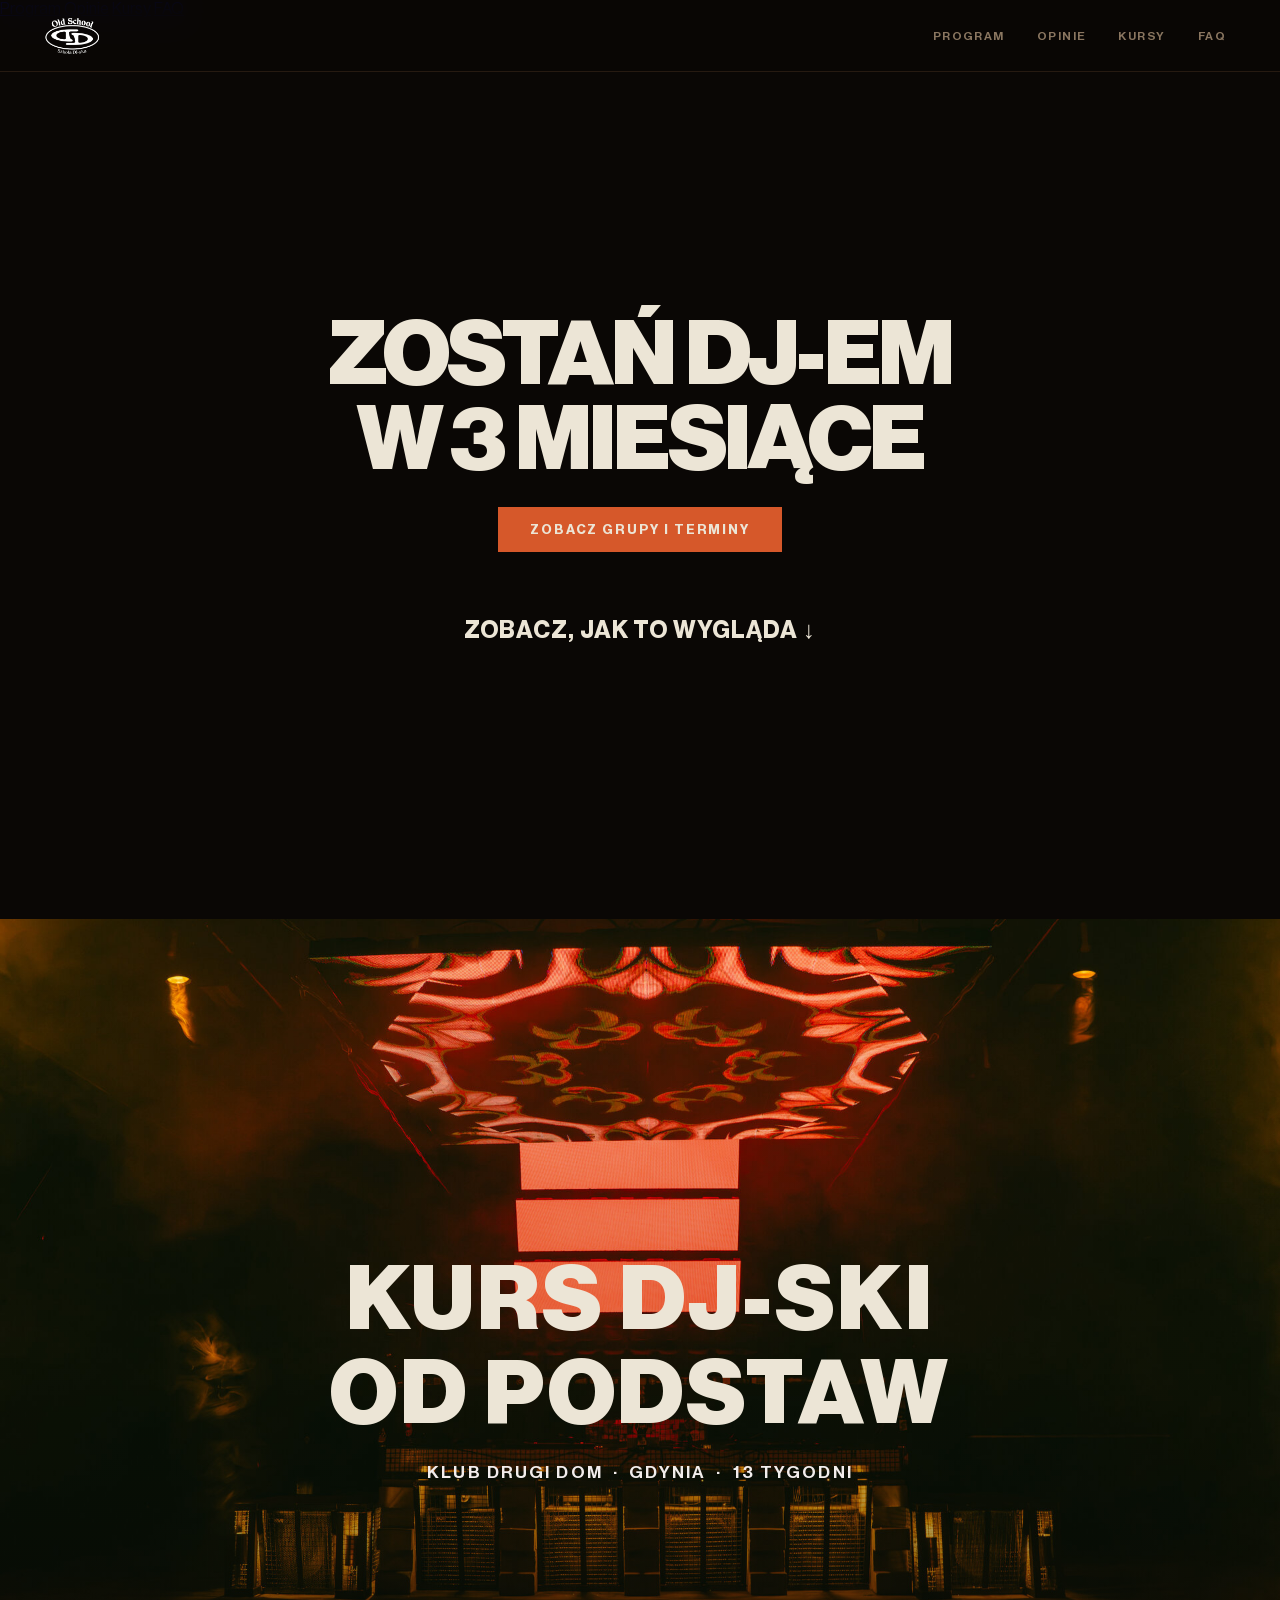
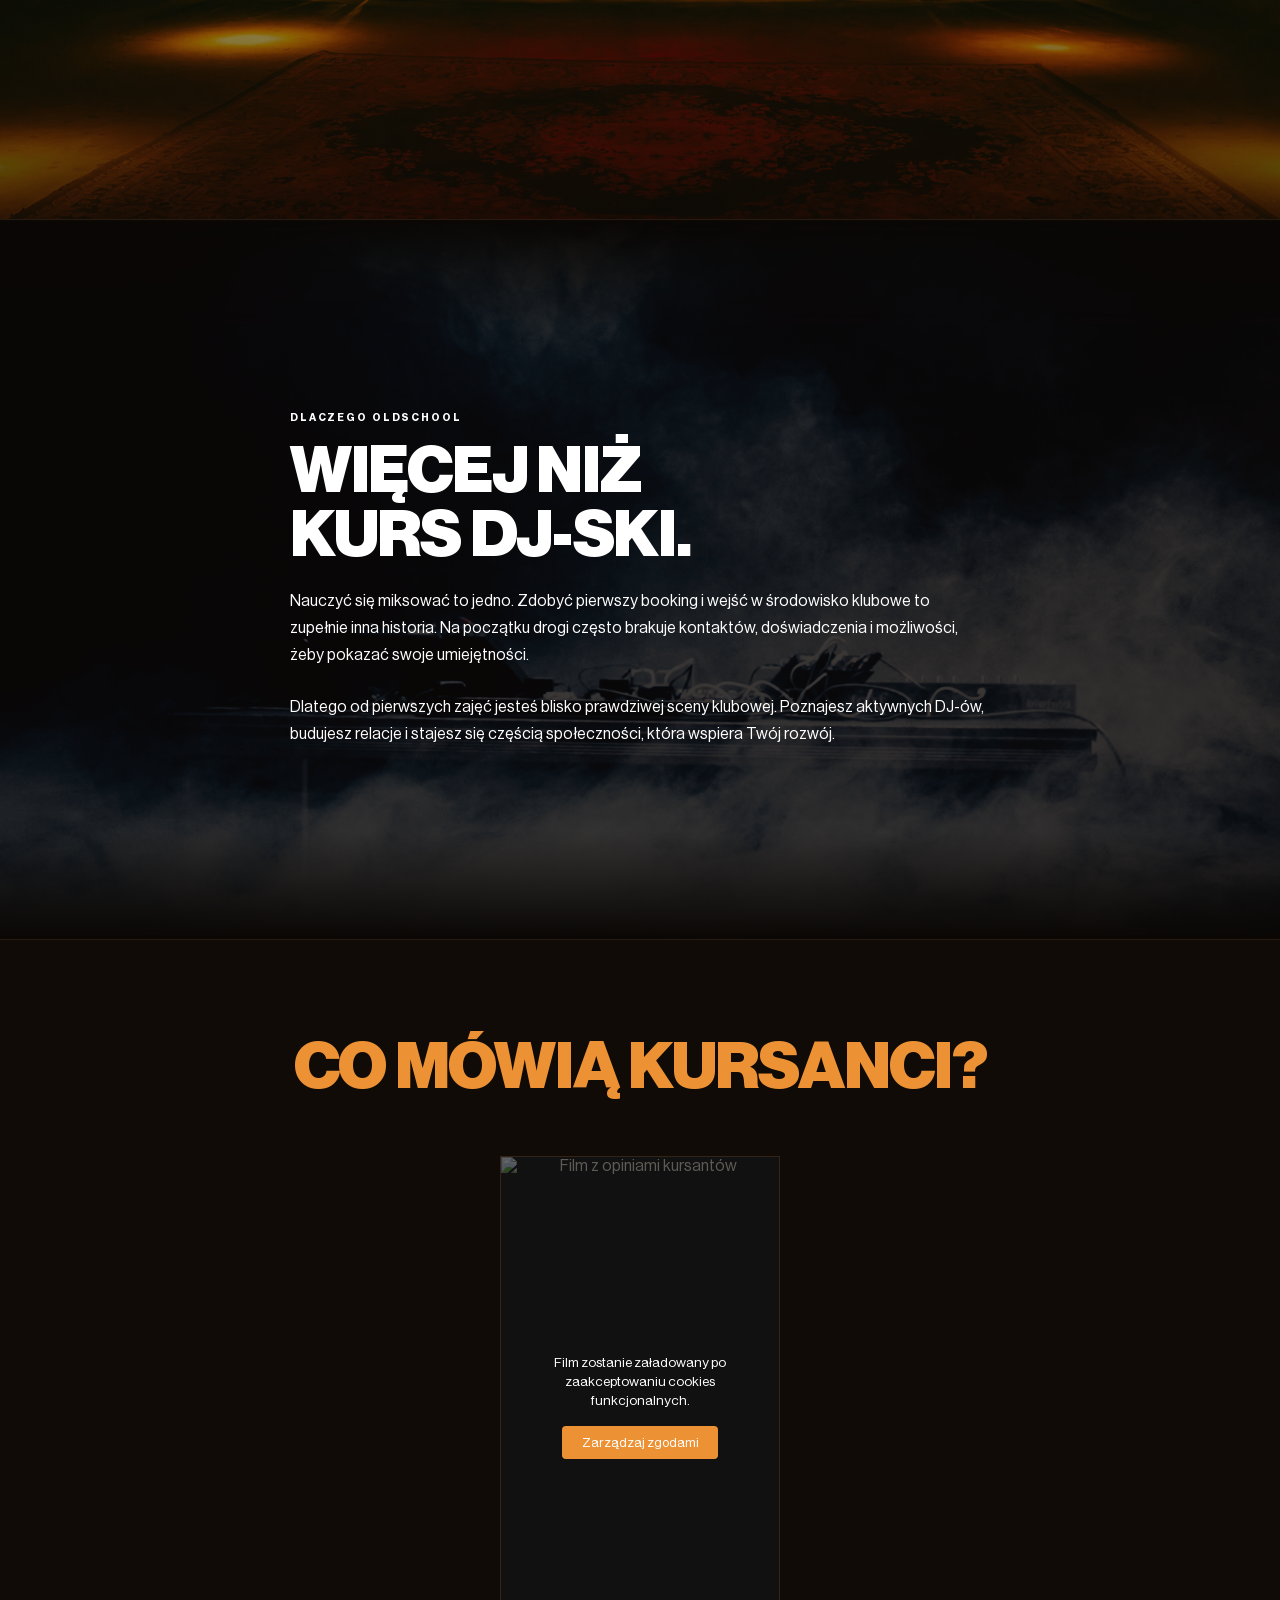
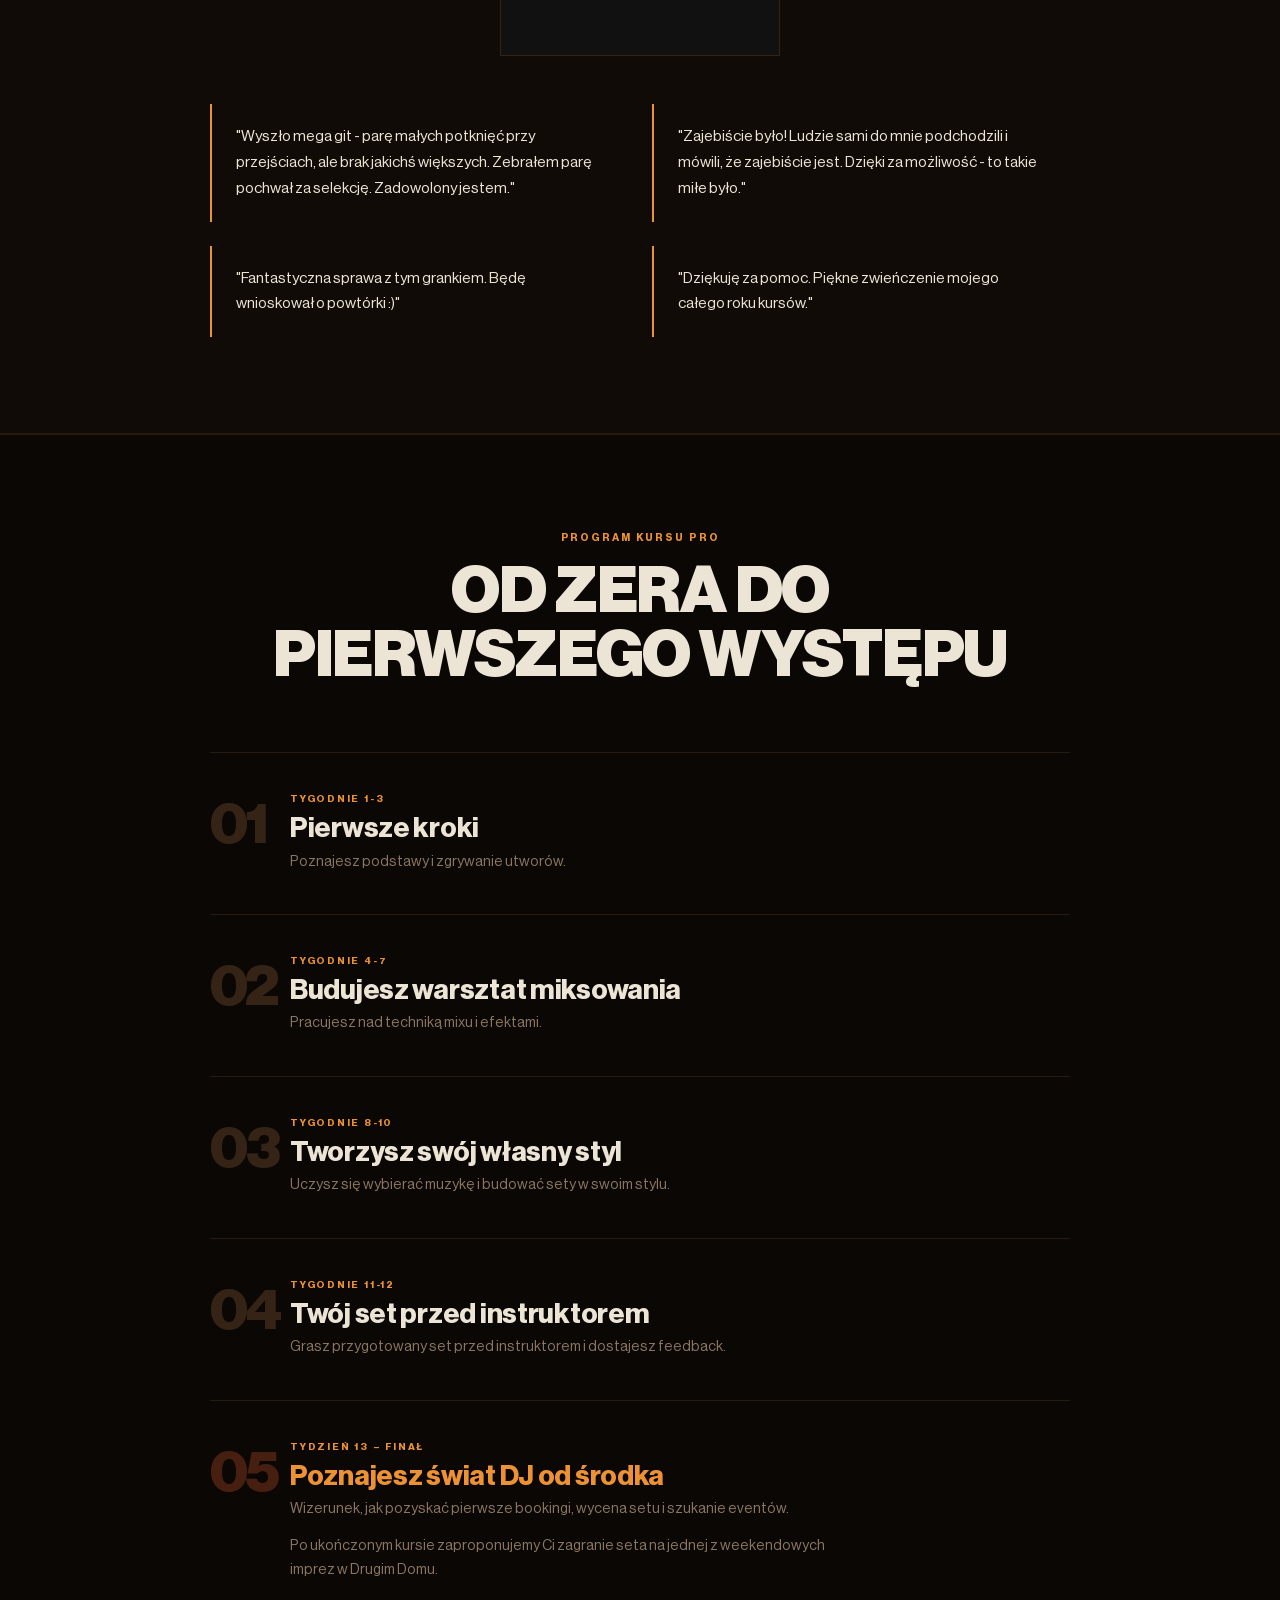
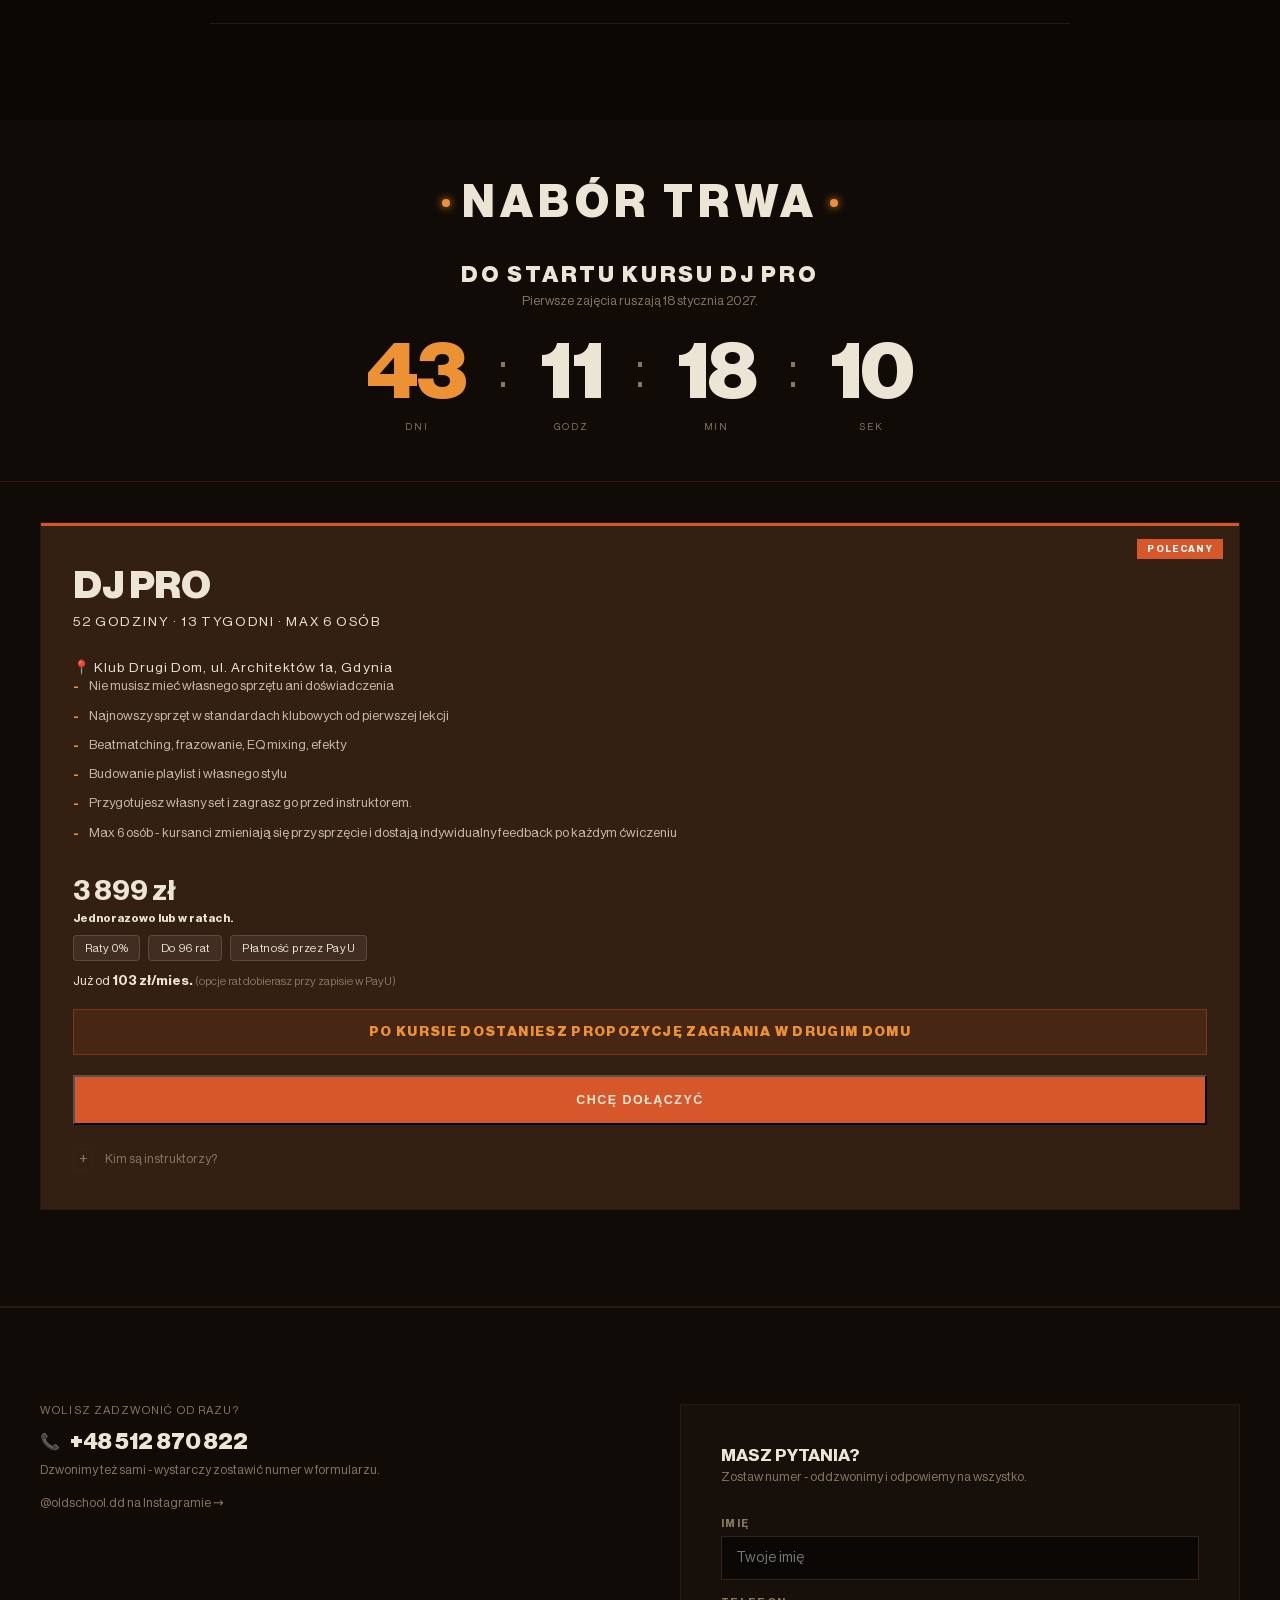
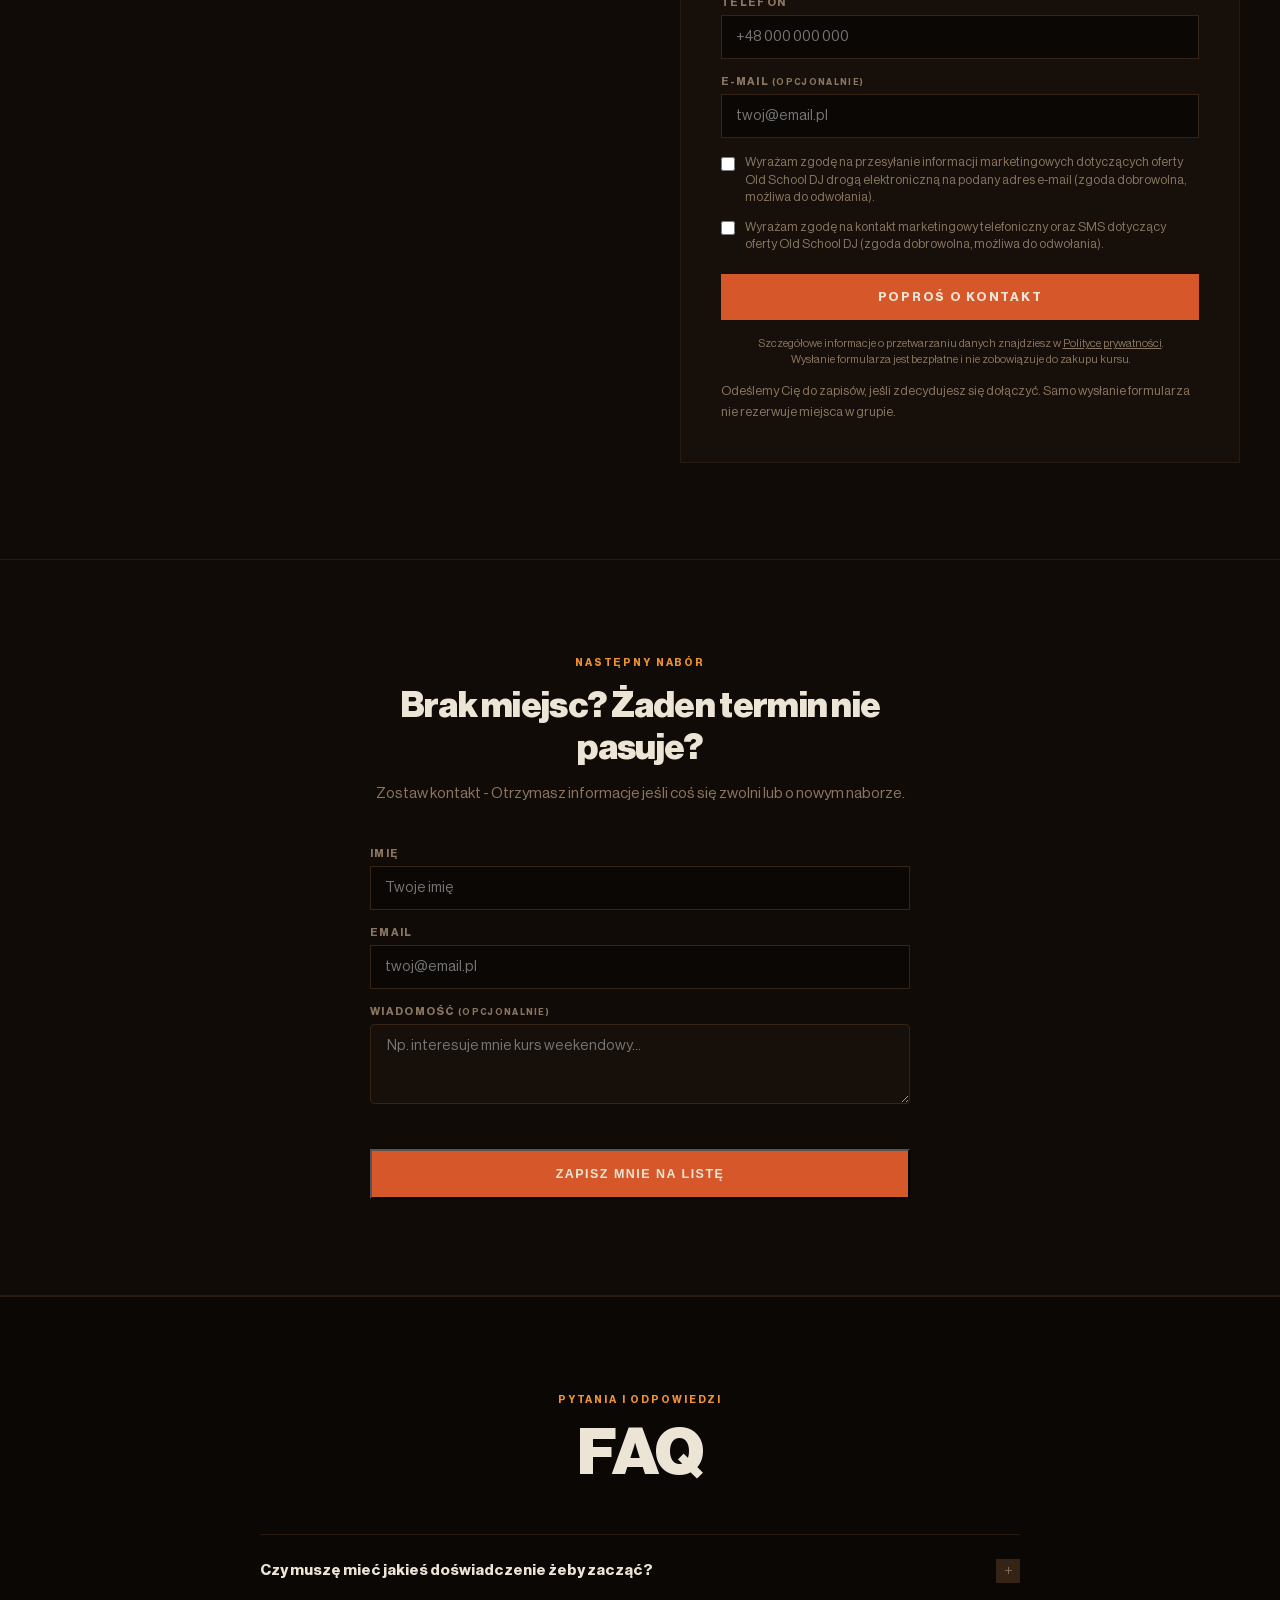
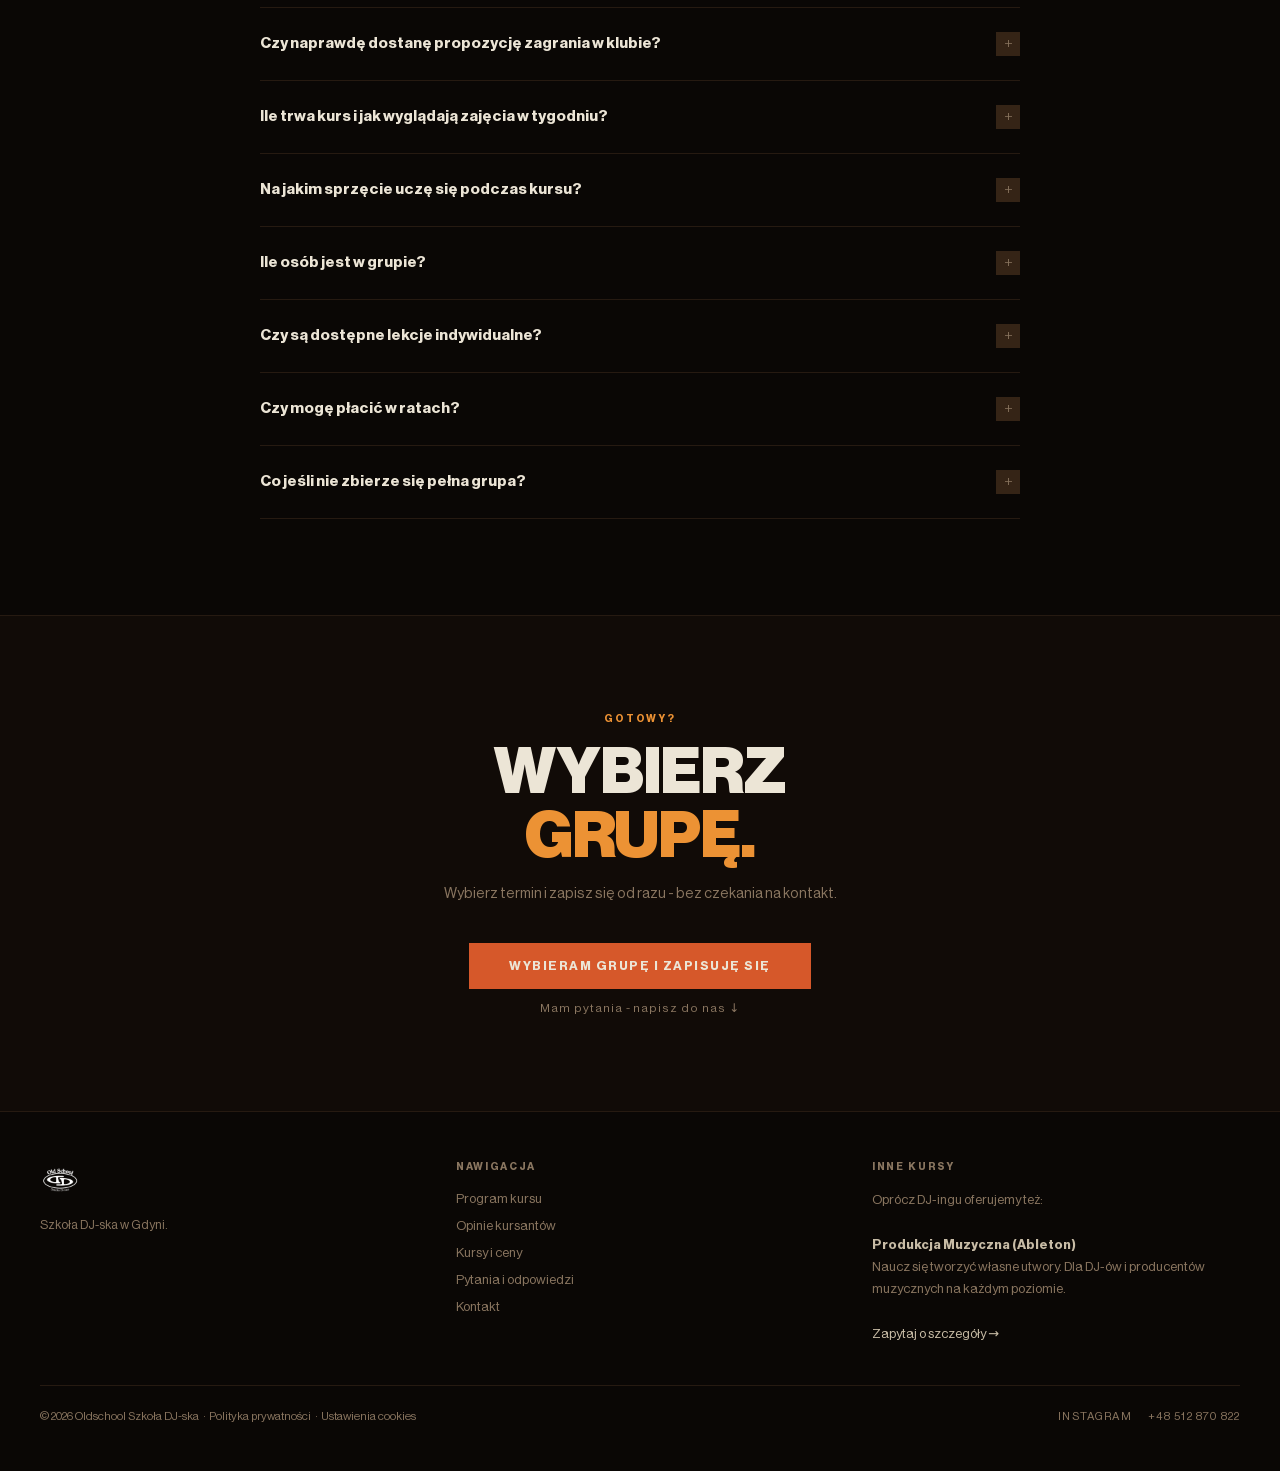
==== commit 20b61571: "Add full address to DJ PRO card location Co-Authored-By: Claude Sonnet 4.6 <noreply@anthropic.com> C" ====
--- a/index.html
+++ b/index.html
@@ -1961,7 +1961,7 @@
             <span class="featured-tag">POLECANY</span>
             <div class="course-title">DJ PRO</div>
             <div class="course-hours" style="color:var(--text);">52 godziny · 13 tygodni · max 6 osób</div>
-            <div style="font-size:0.85rem;color:var(--text);margin-top:0.35rem;letter-spacing:0.08em;">📍 Klub Drugi Dom, Gdynia</div>
+            <div style="font-size:0.85rem;color:var(--text);margin-top:0.35rem;letter-spacing:0.08em;">📍 Klub Drugi Dom, ul. Architektów 1a, Gdynia</div>
 
 
 
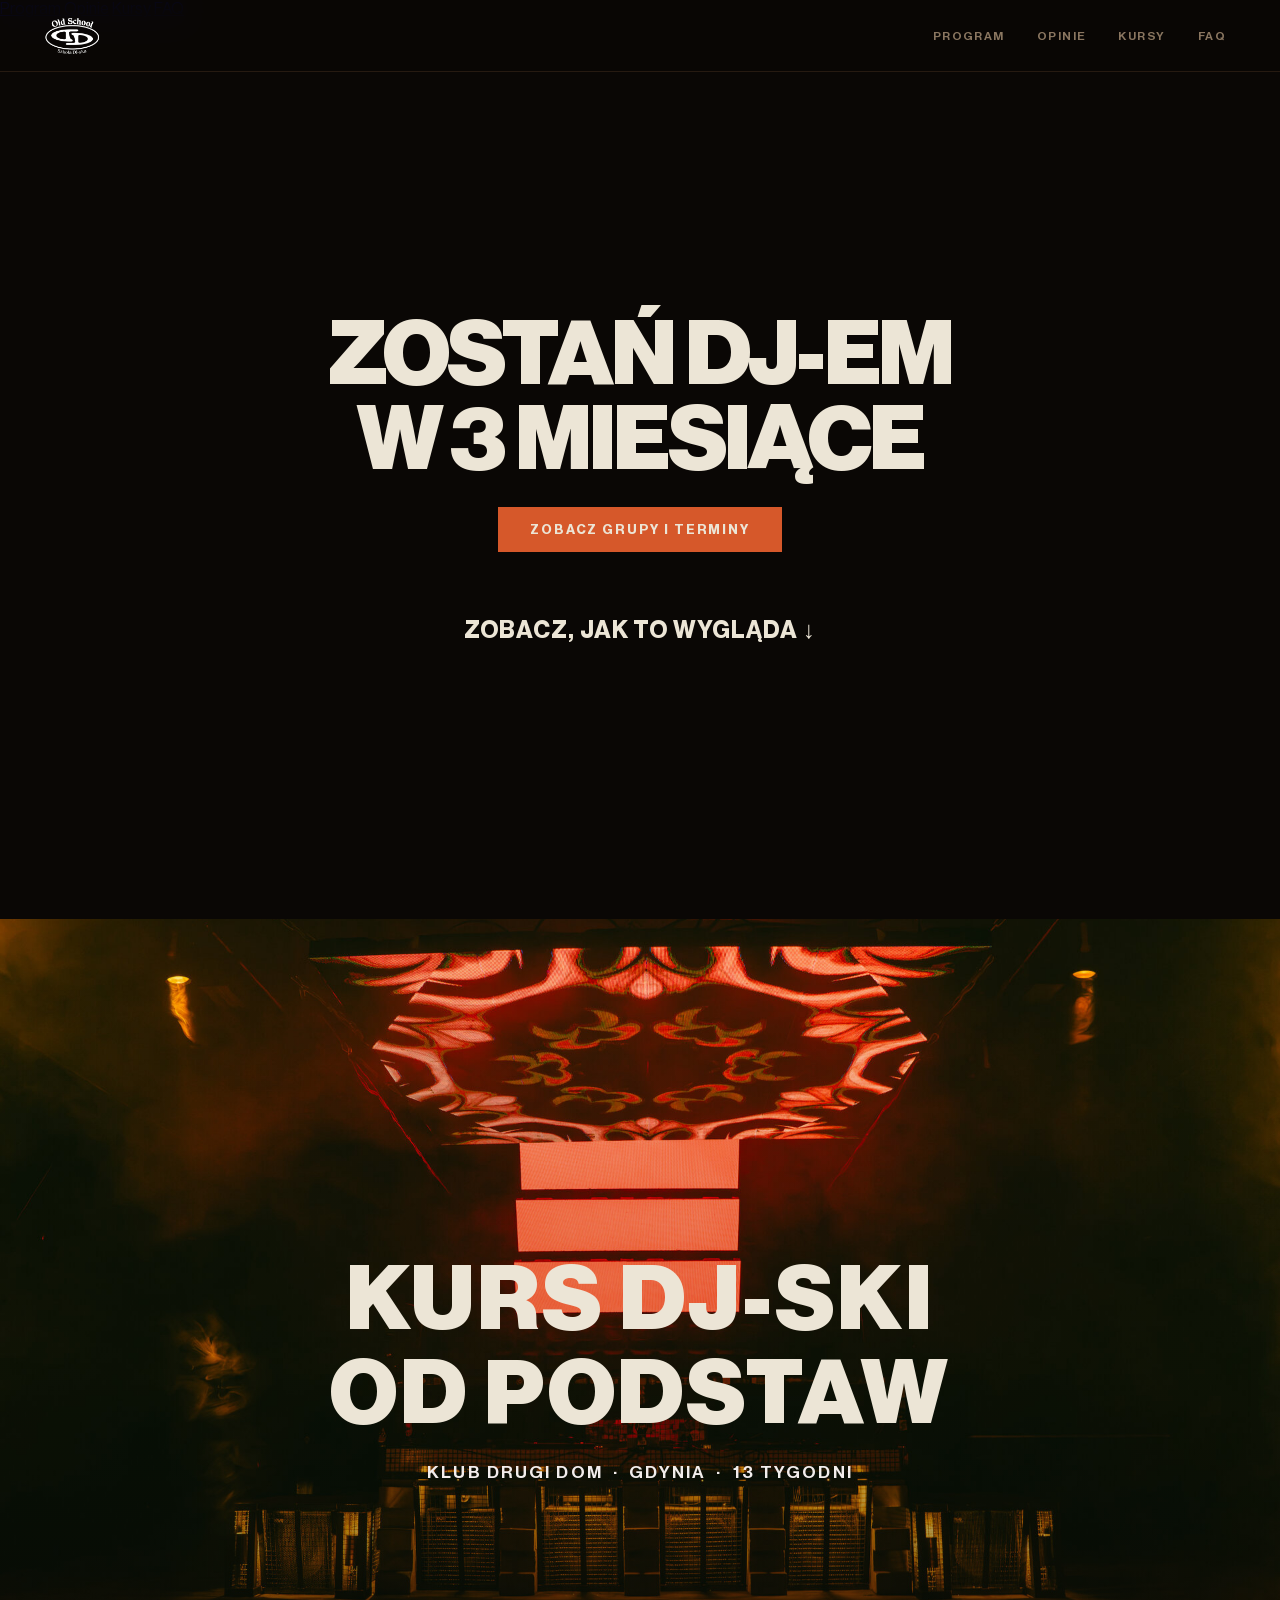
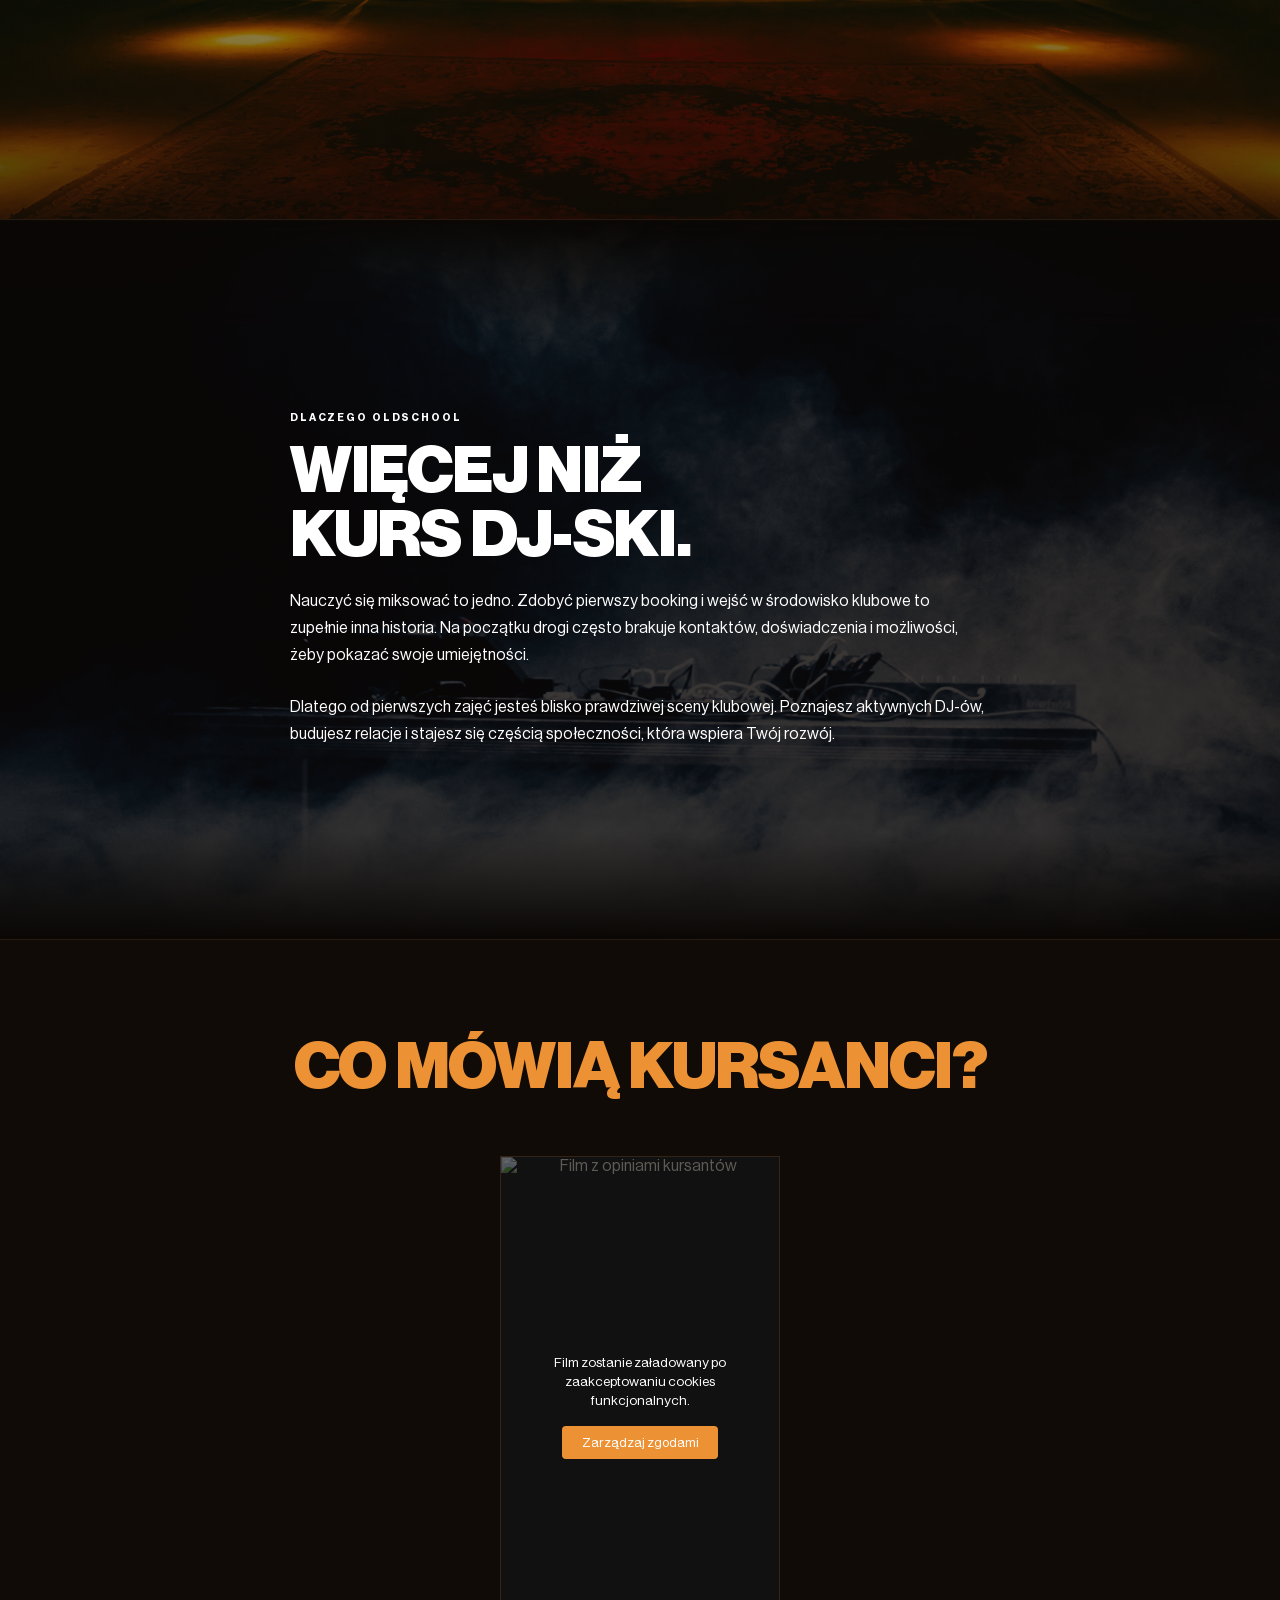
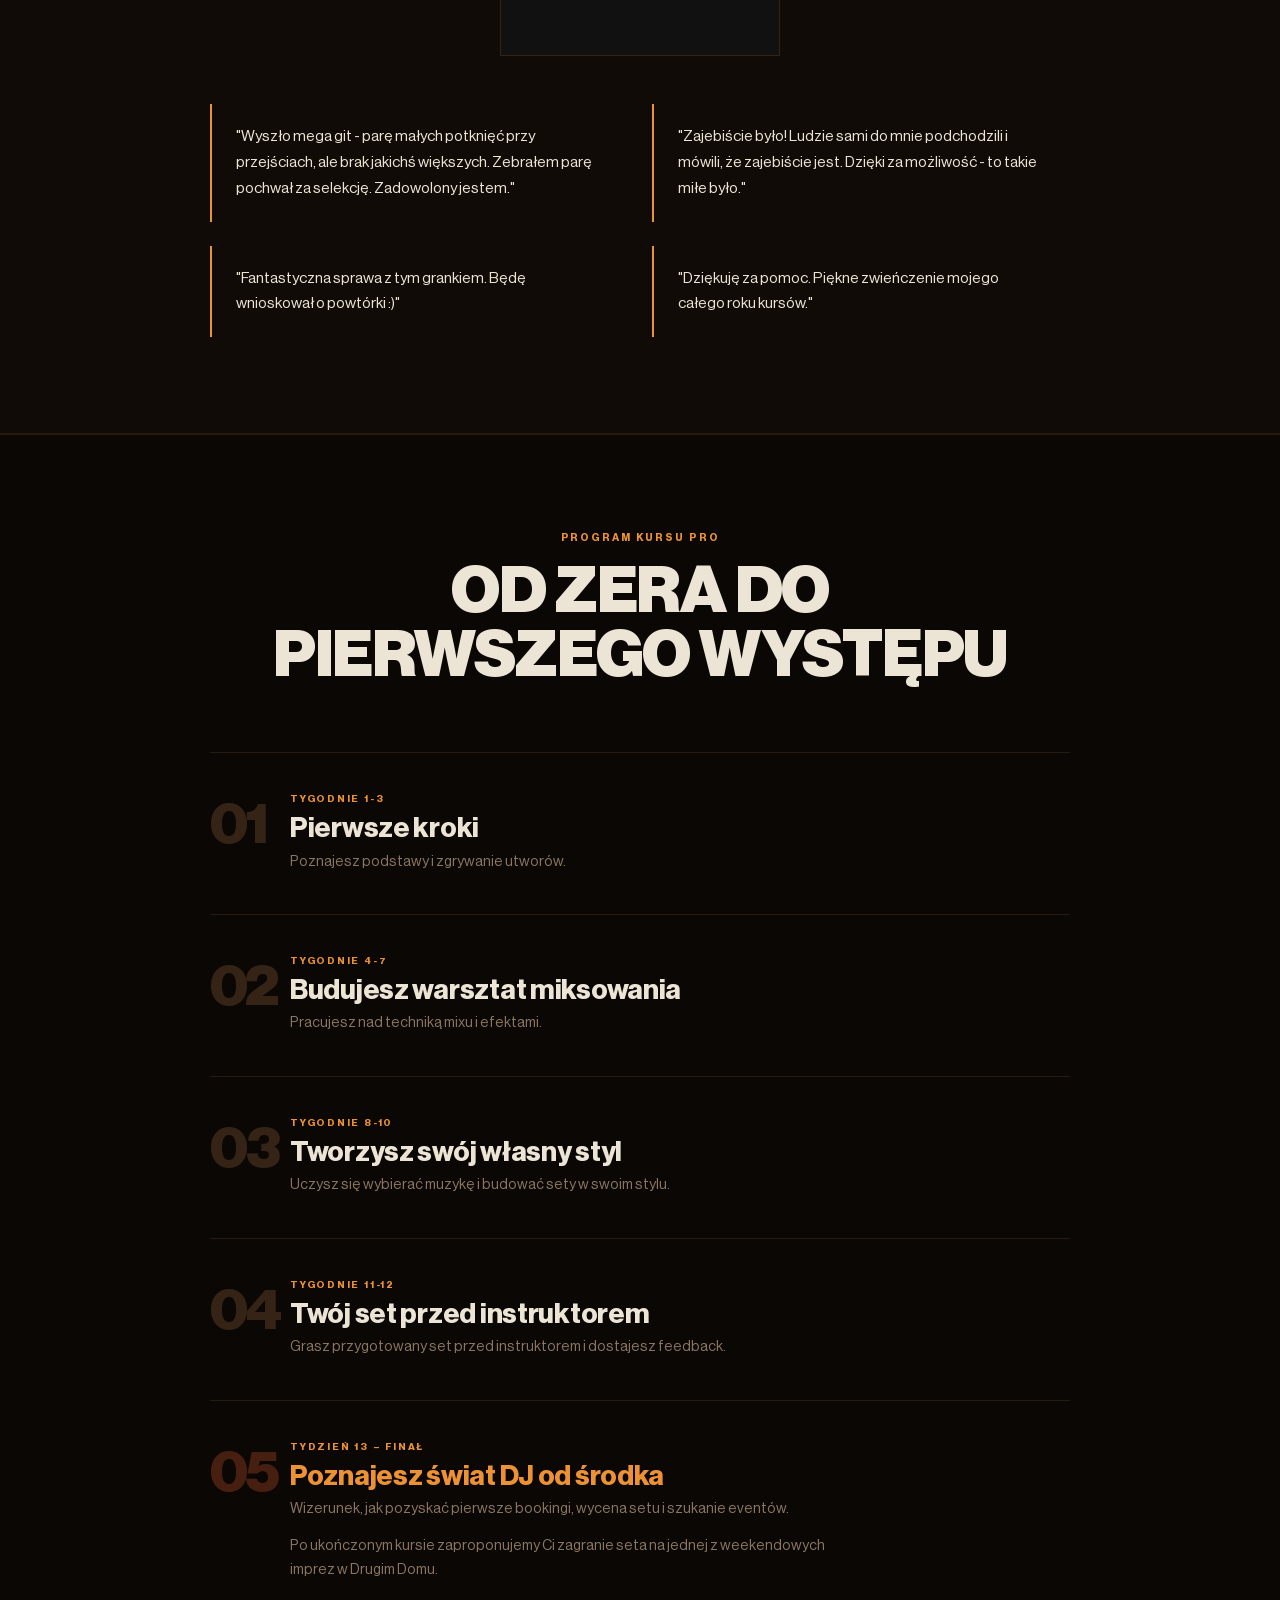
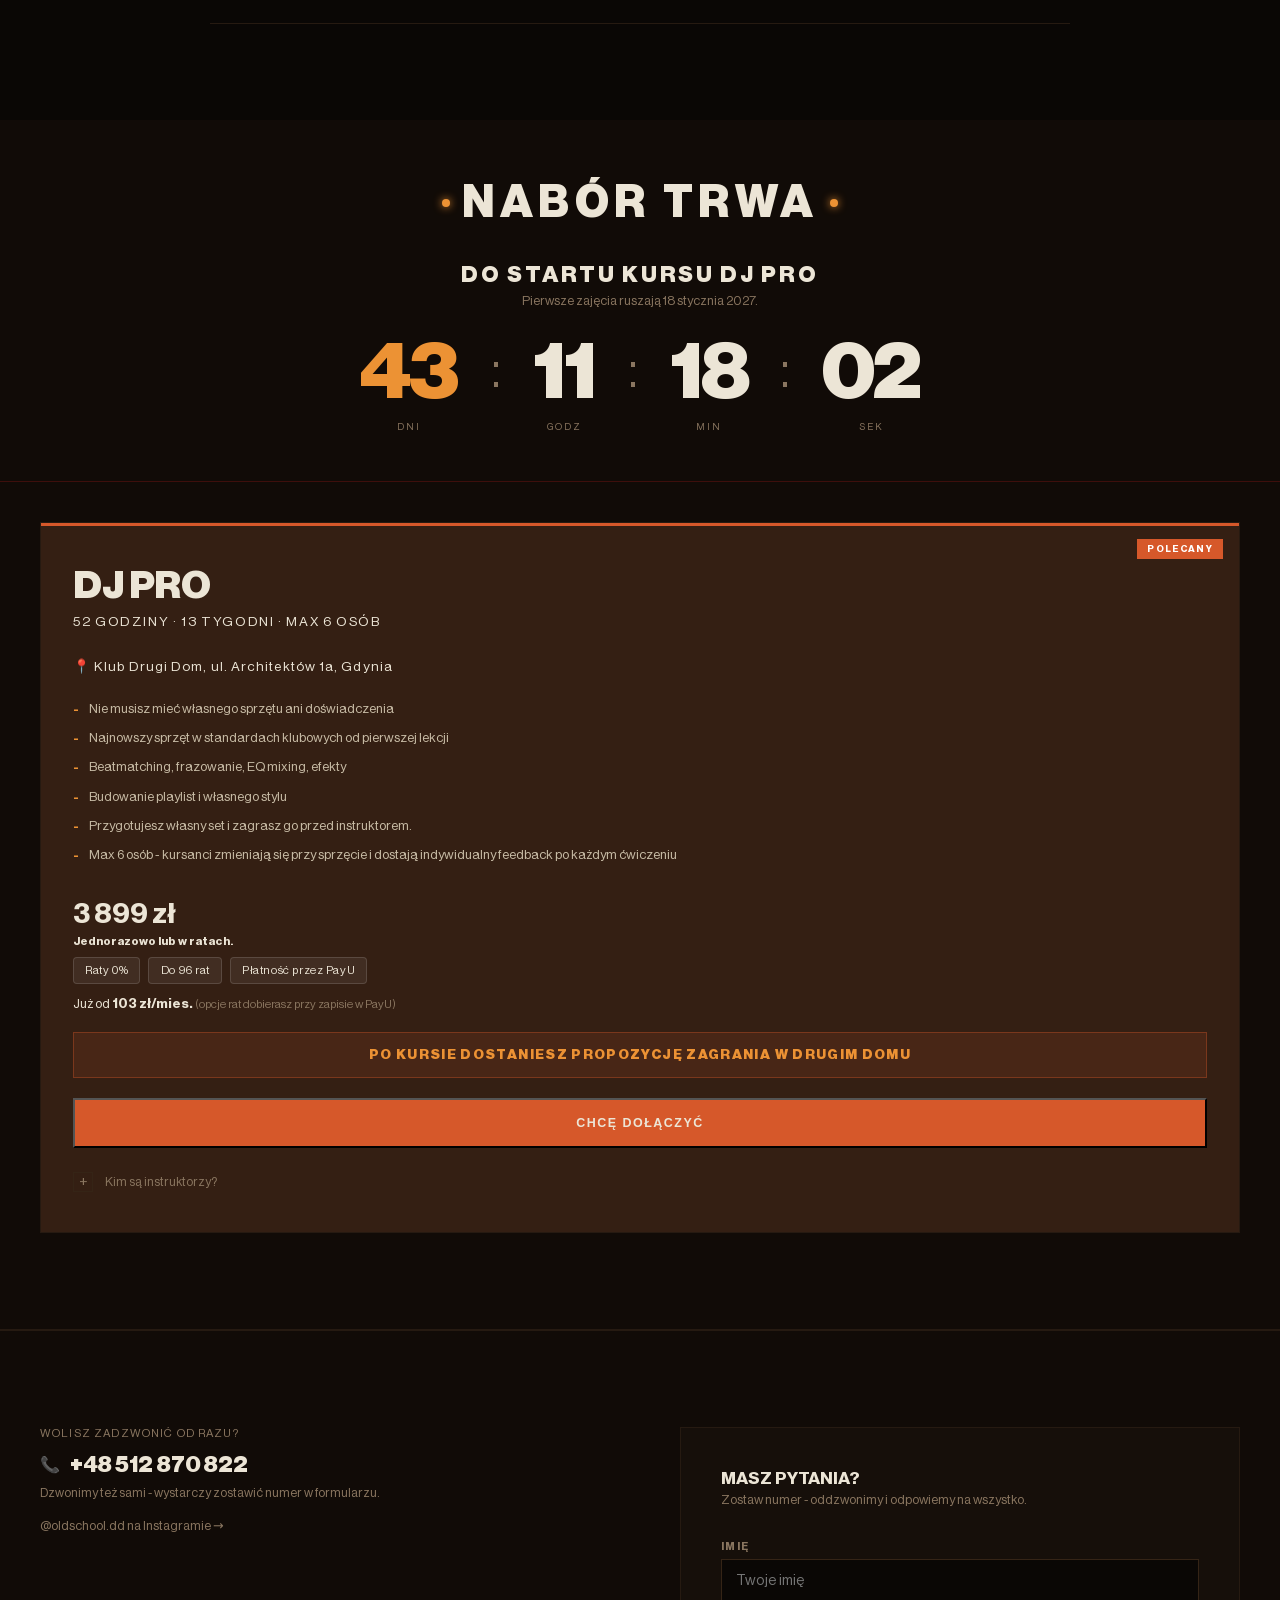
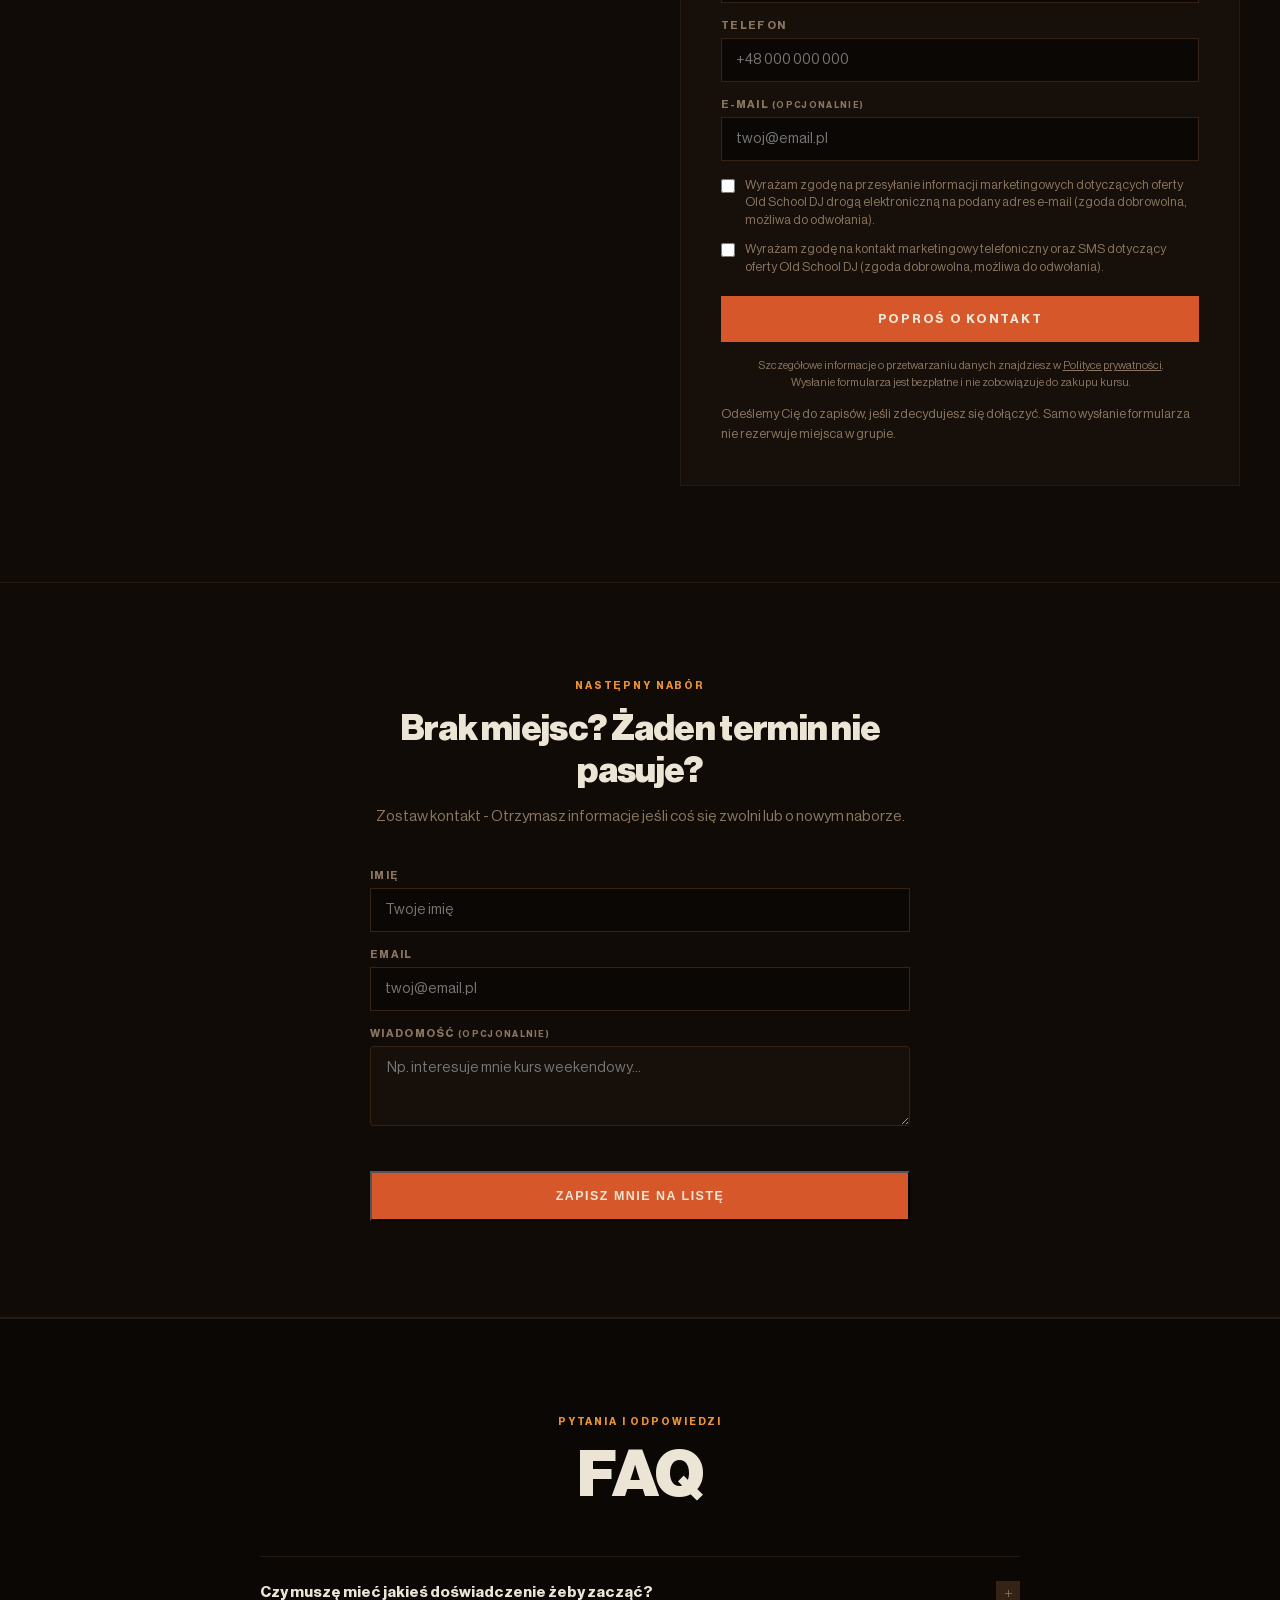
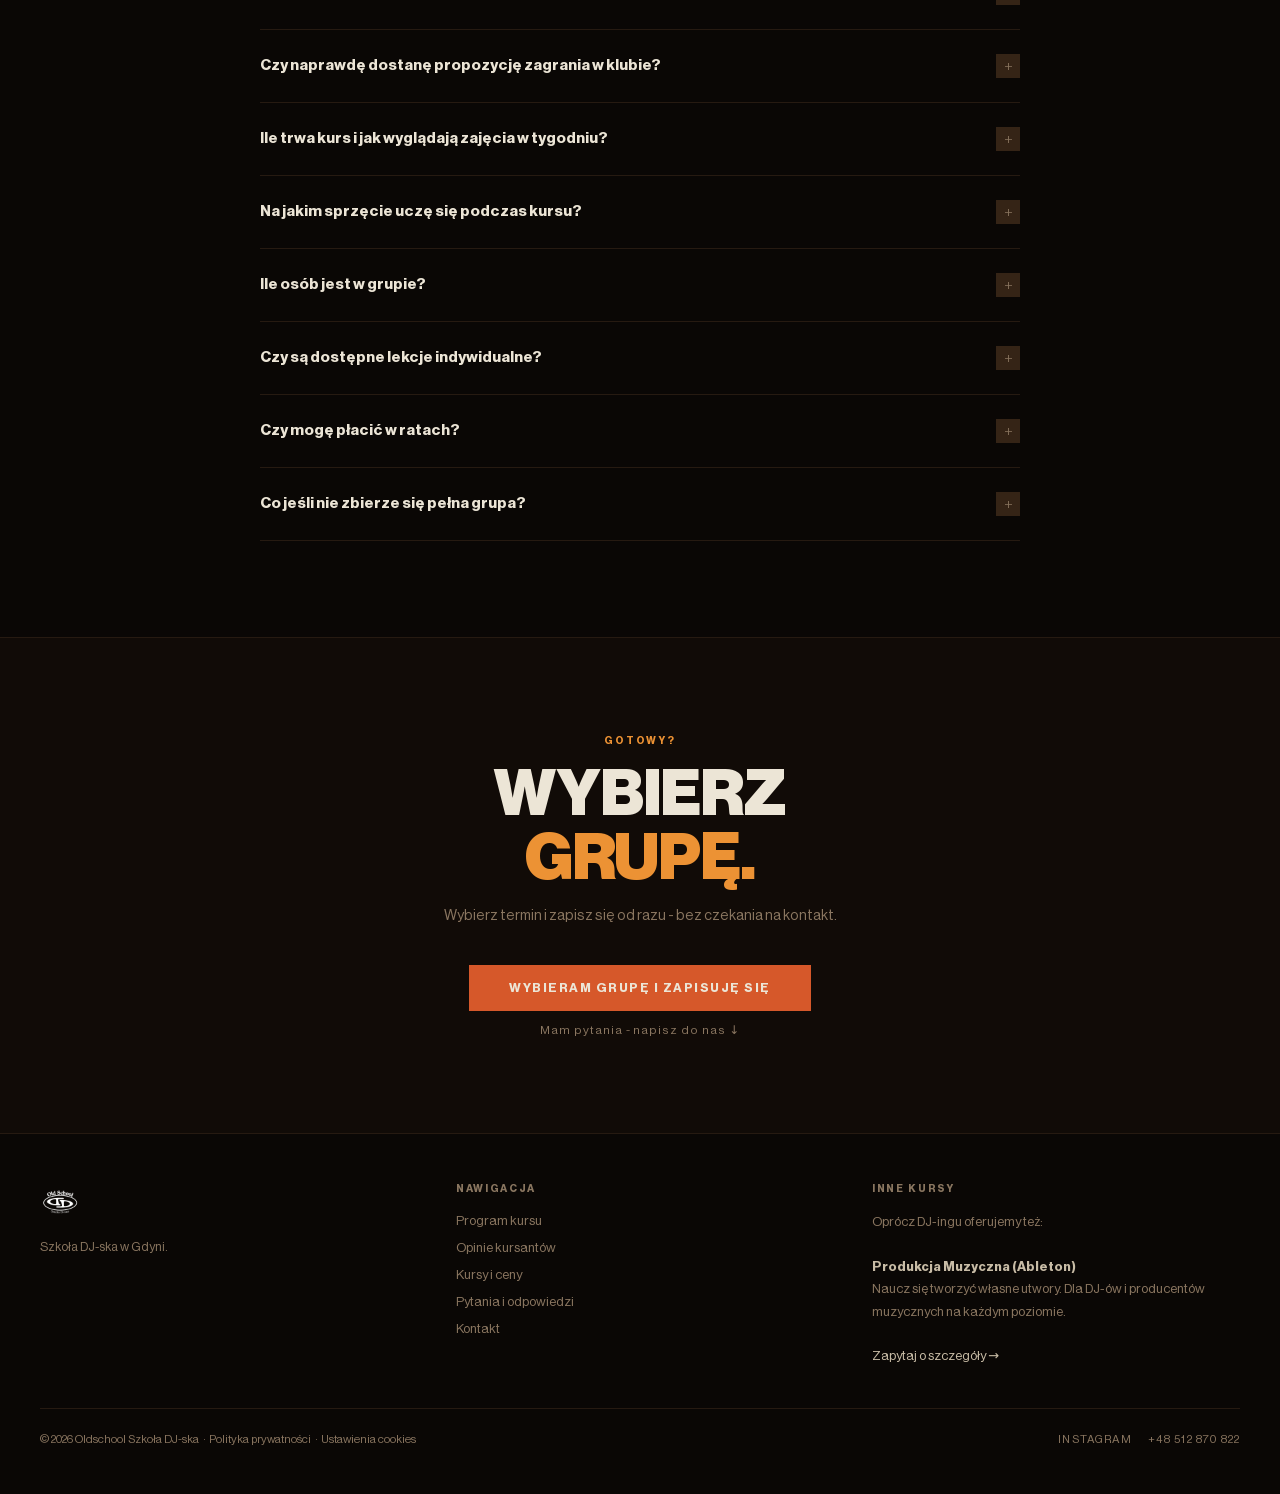
==== commit 4dda7174: "Fix spacing: address sits tight under course-hours, remove blank lines Co-Authored-By: Claude Sonnet" ====
--- a/index.html
+++ b/index.html
@@ -1961,11 +1961,7 @@
             <span class="featured-tag">POLECANY</span>
             <div class="course-title">DJ PRO</div>
             <div class="course-hours" style="color:var(--text);">52 godziny · 13 tygodni · max 6 osób</div>
-            <div style="font-size:0.85rem;color:var(--text);margin-top:0.35rem;letter-spacing:0.08em;">📍 Klub Drugi Dom, ul. Architektów 1a, Gdynia</div>
-
-
-
-
+            <div style="font-size:0.85rem;color:var(--text);margin-top:0.25rem;margin-bottom:1.5rem;letter-spacing:0.08em;">📍 Klub Drugi Dom, ul. Architektów 1a, Gdynia</div>
             <ul class="course-features">
               <li>Nie musisz mieć własnego sprzętu ani doświadczenia</li>
               <li>Najnowszy sprzęt w standardach klubowych od pierwszej lekcji</li>
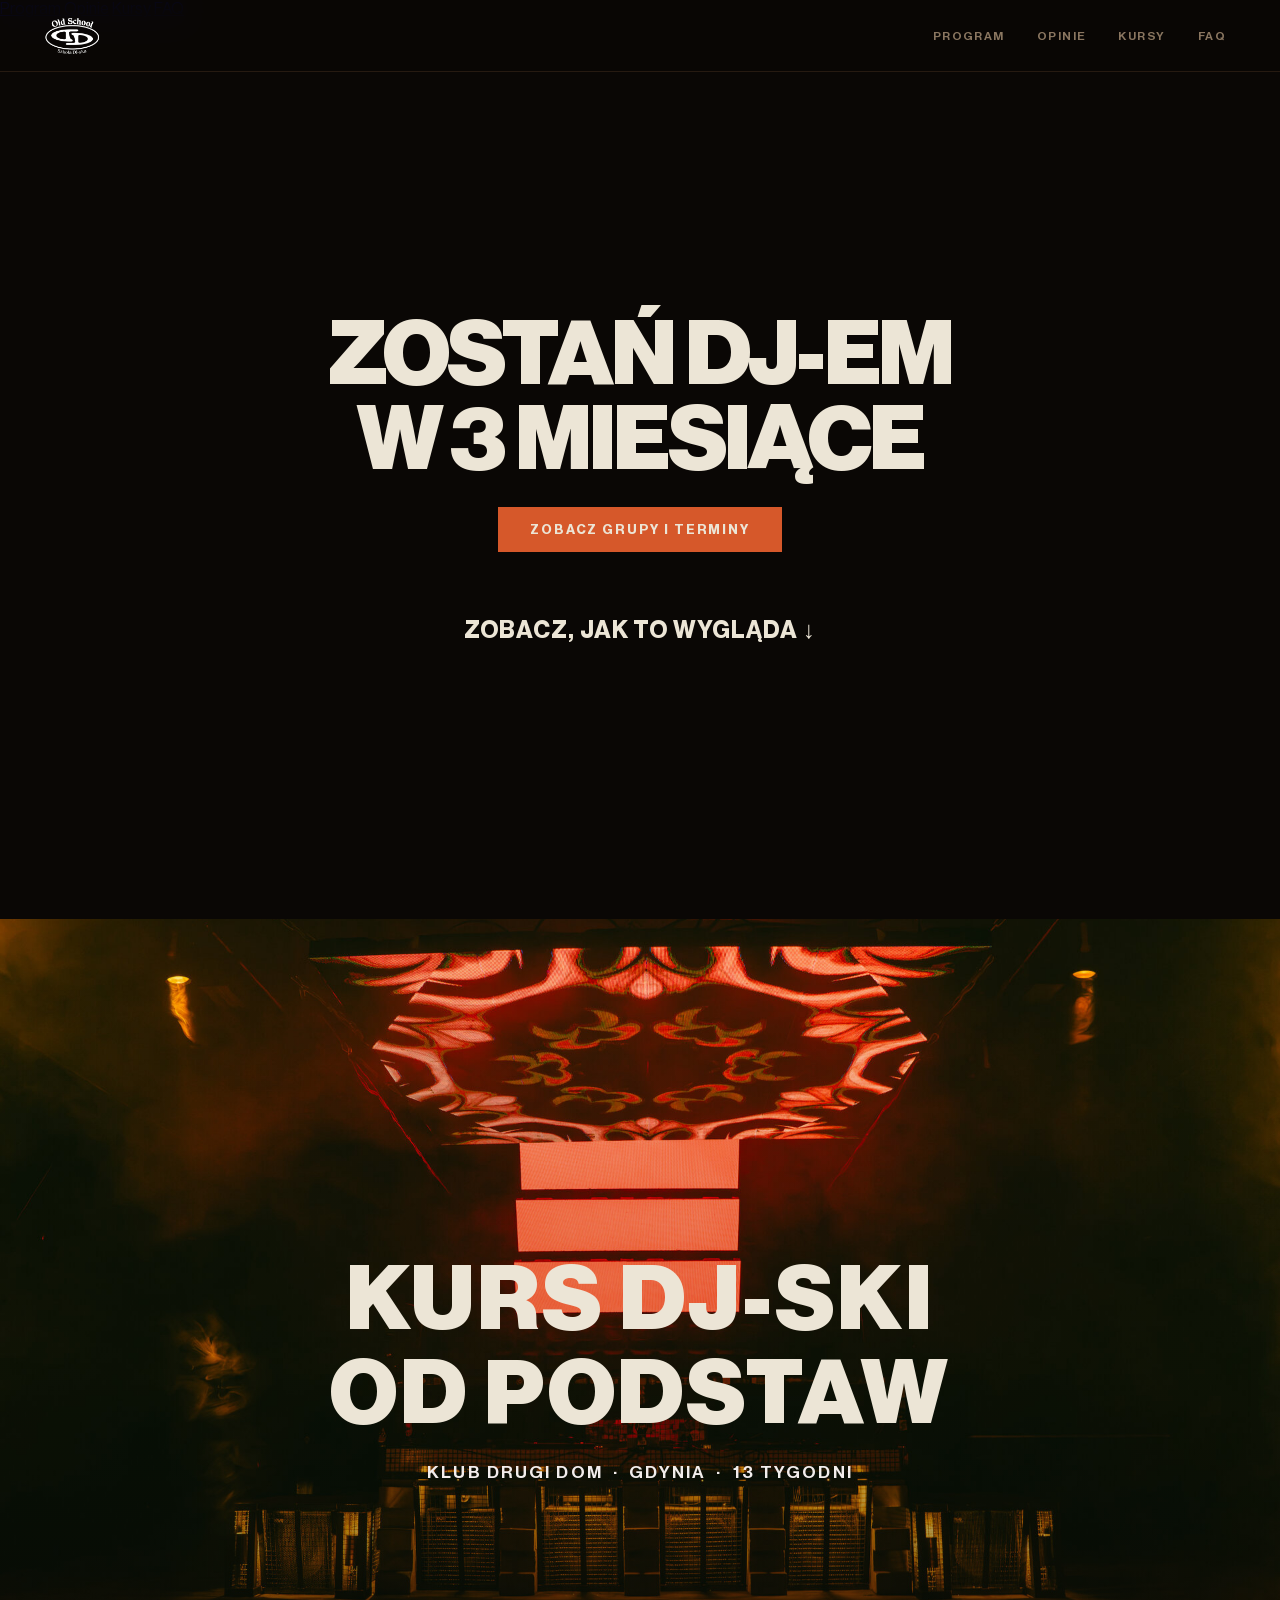
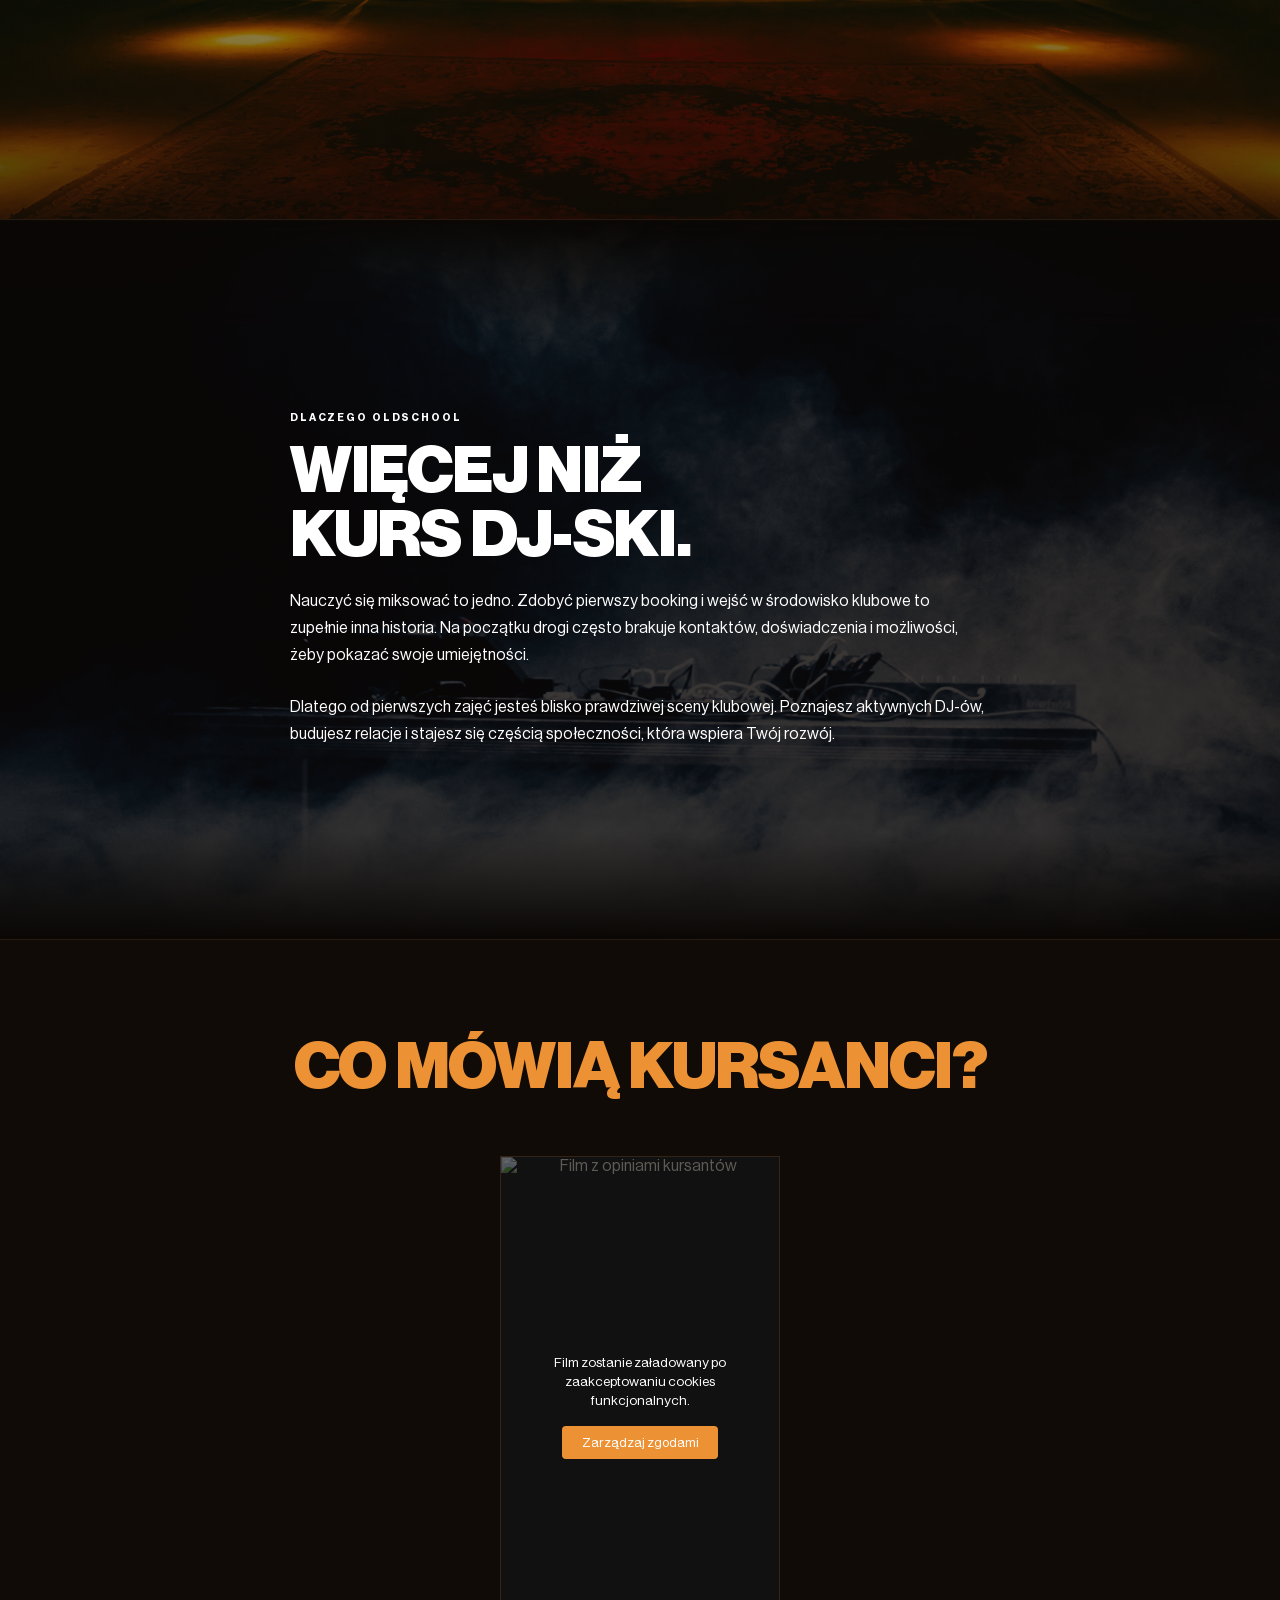
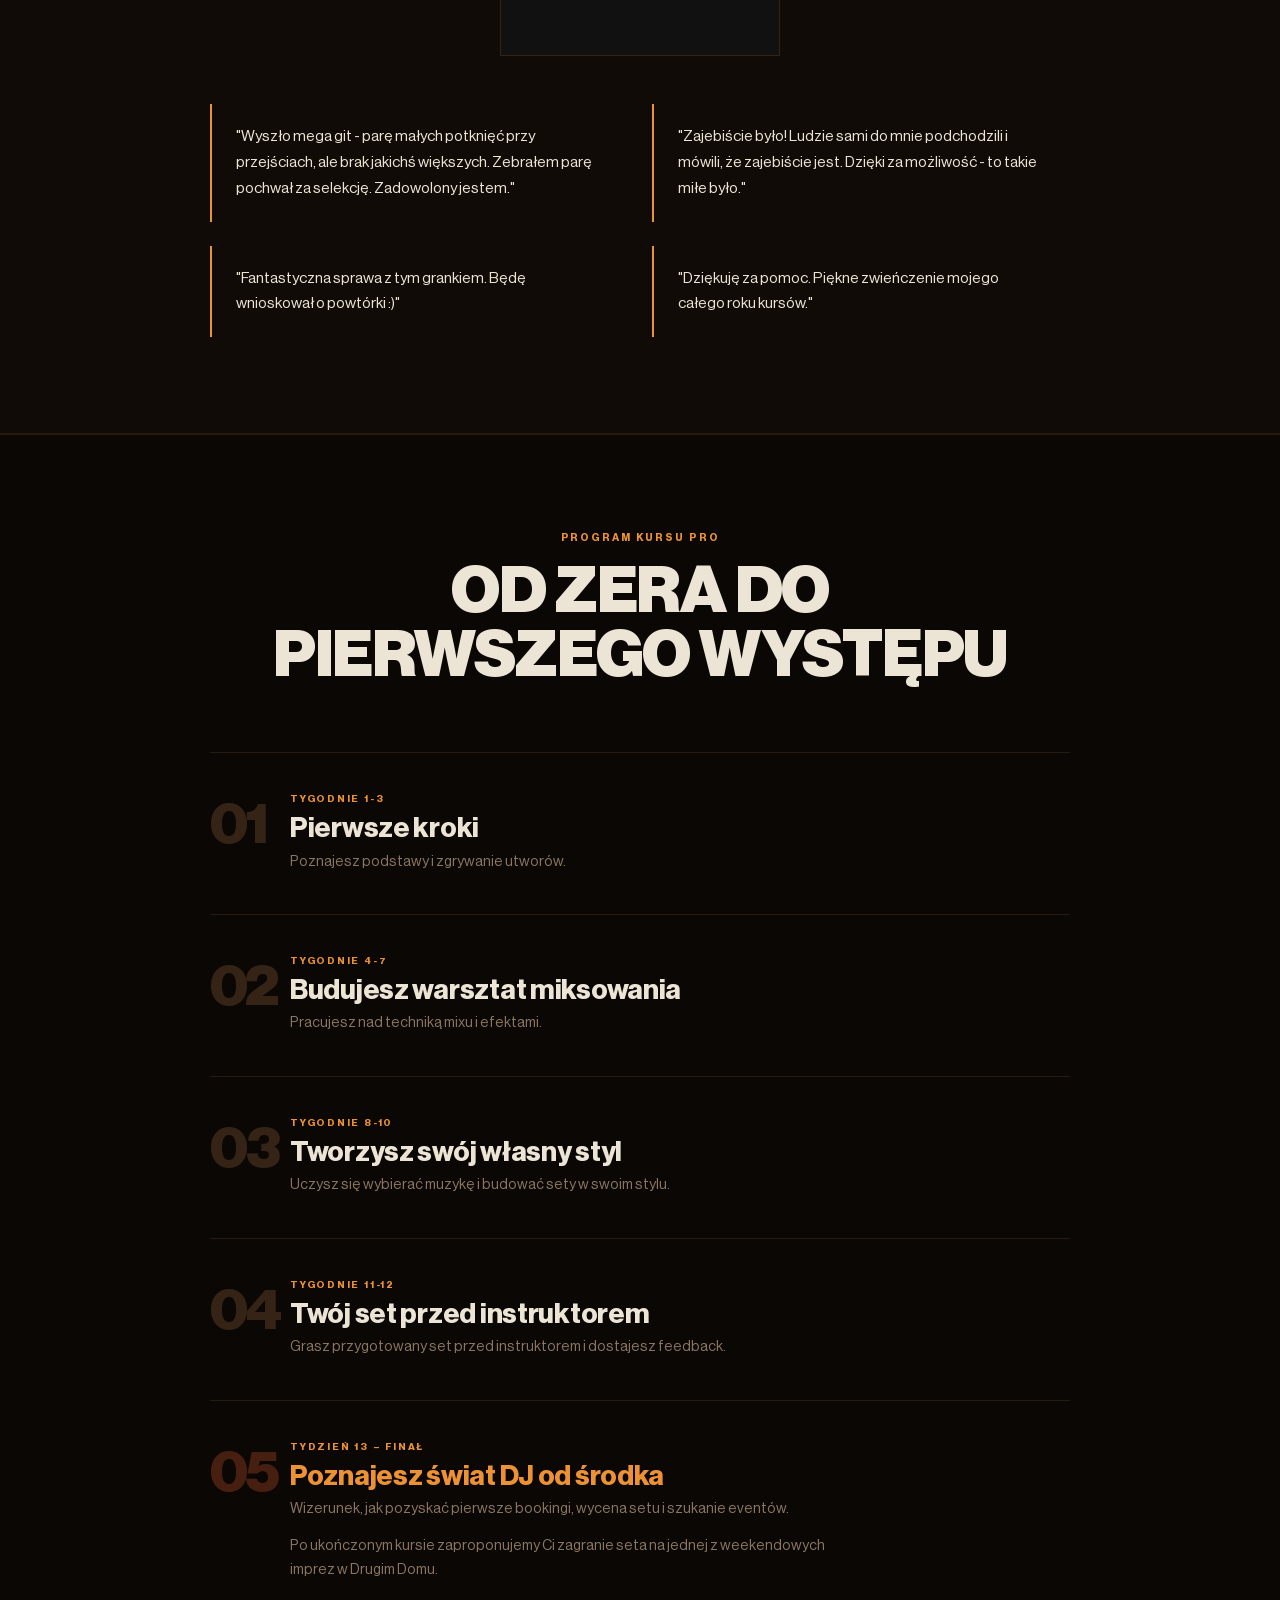
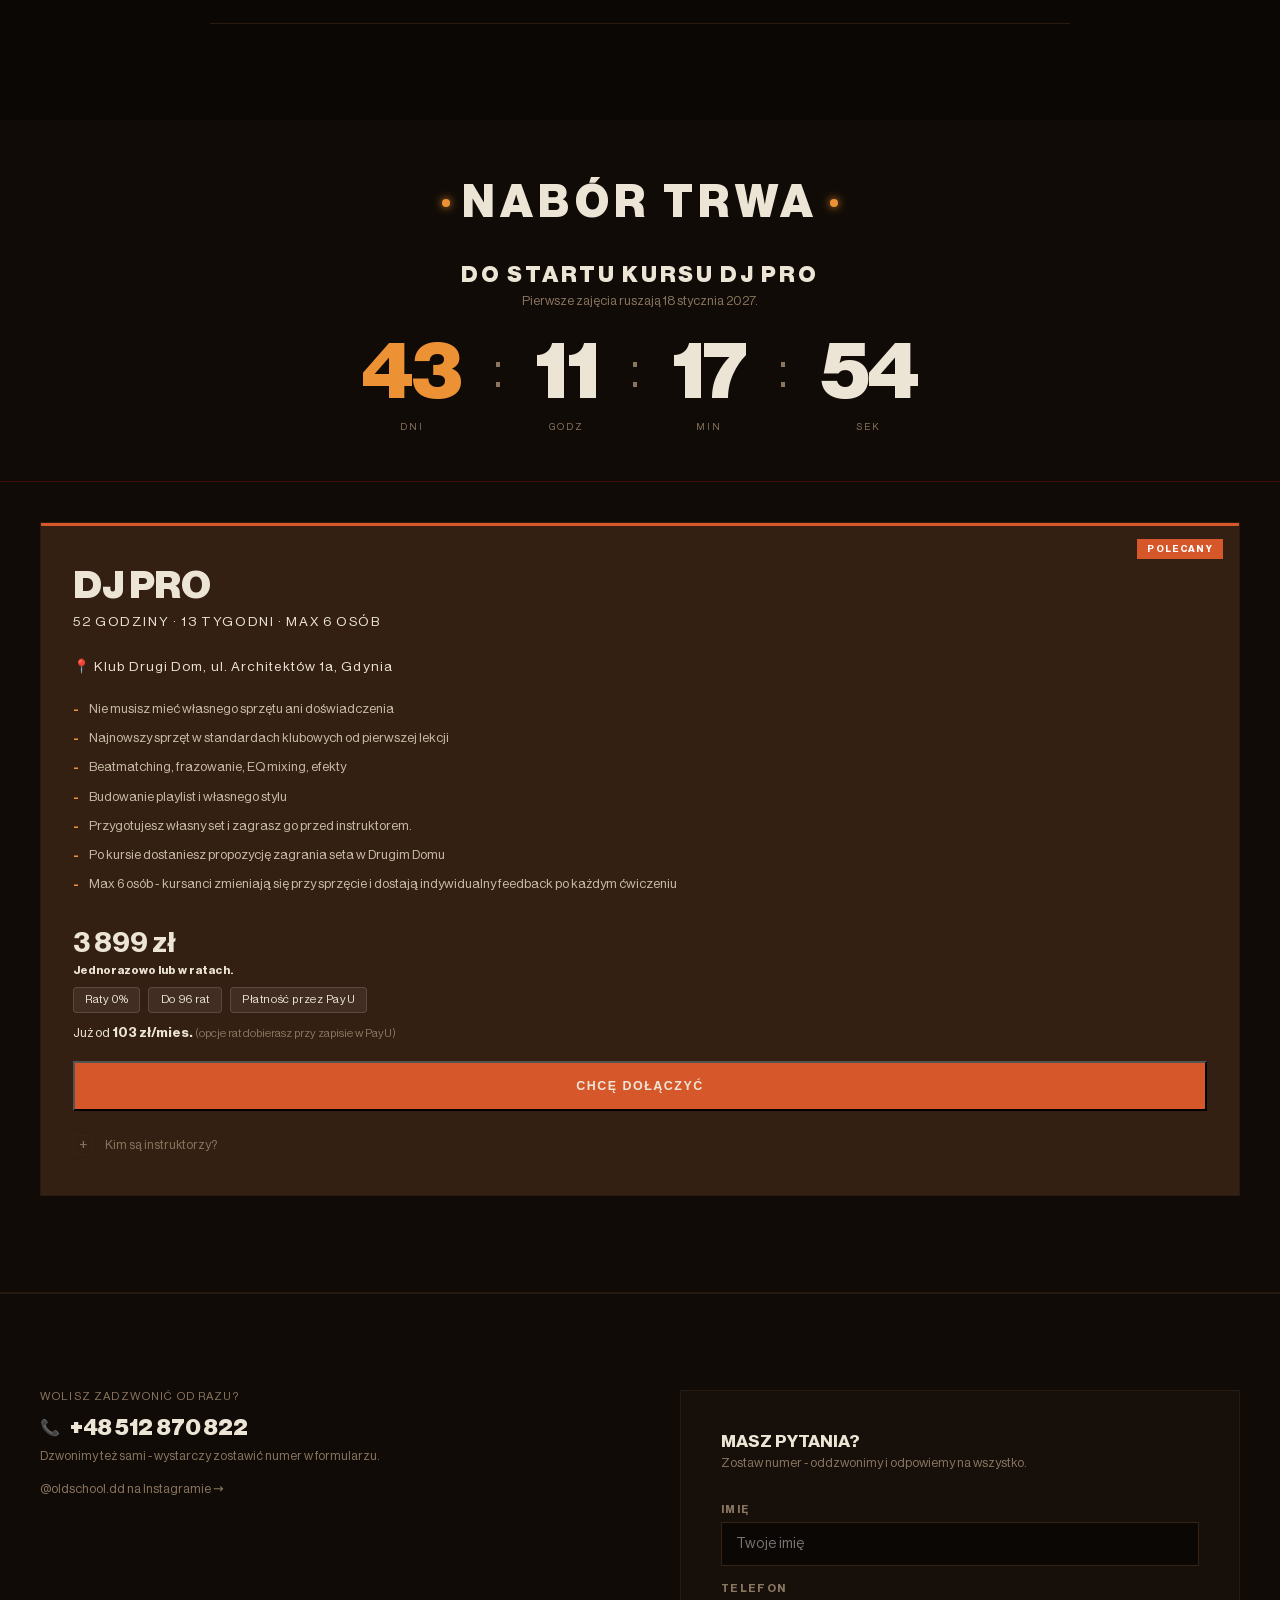
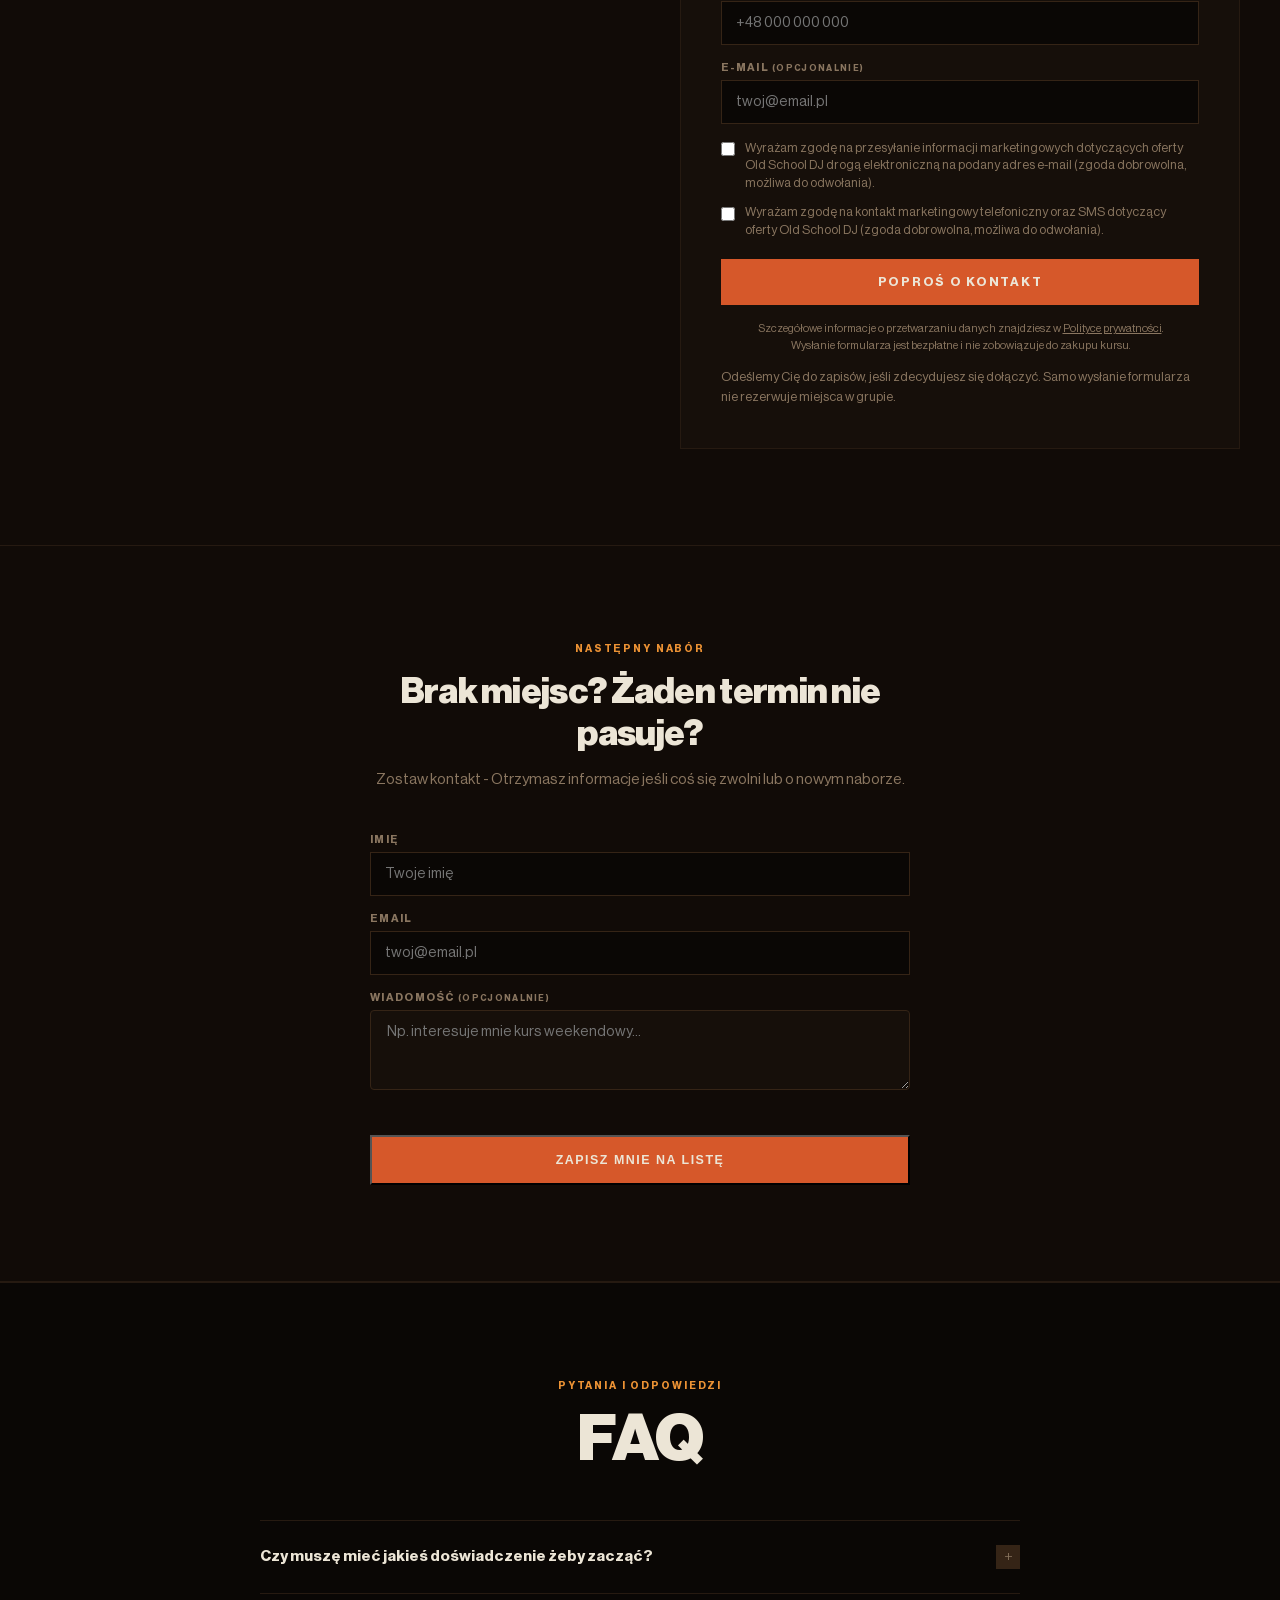
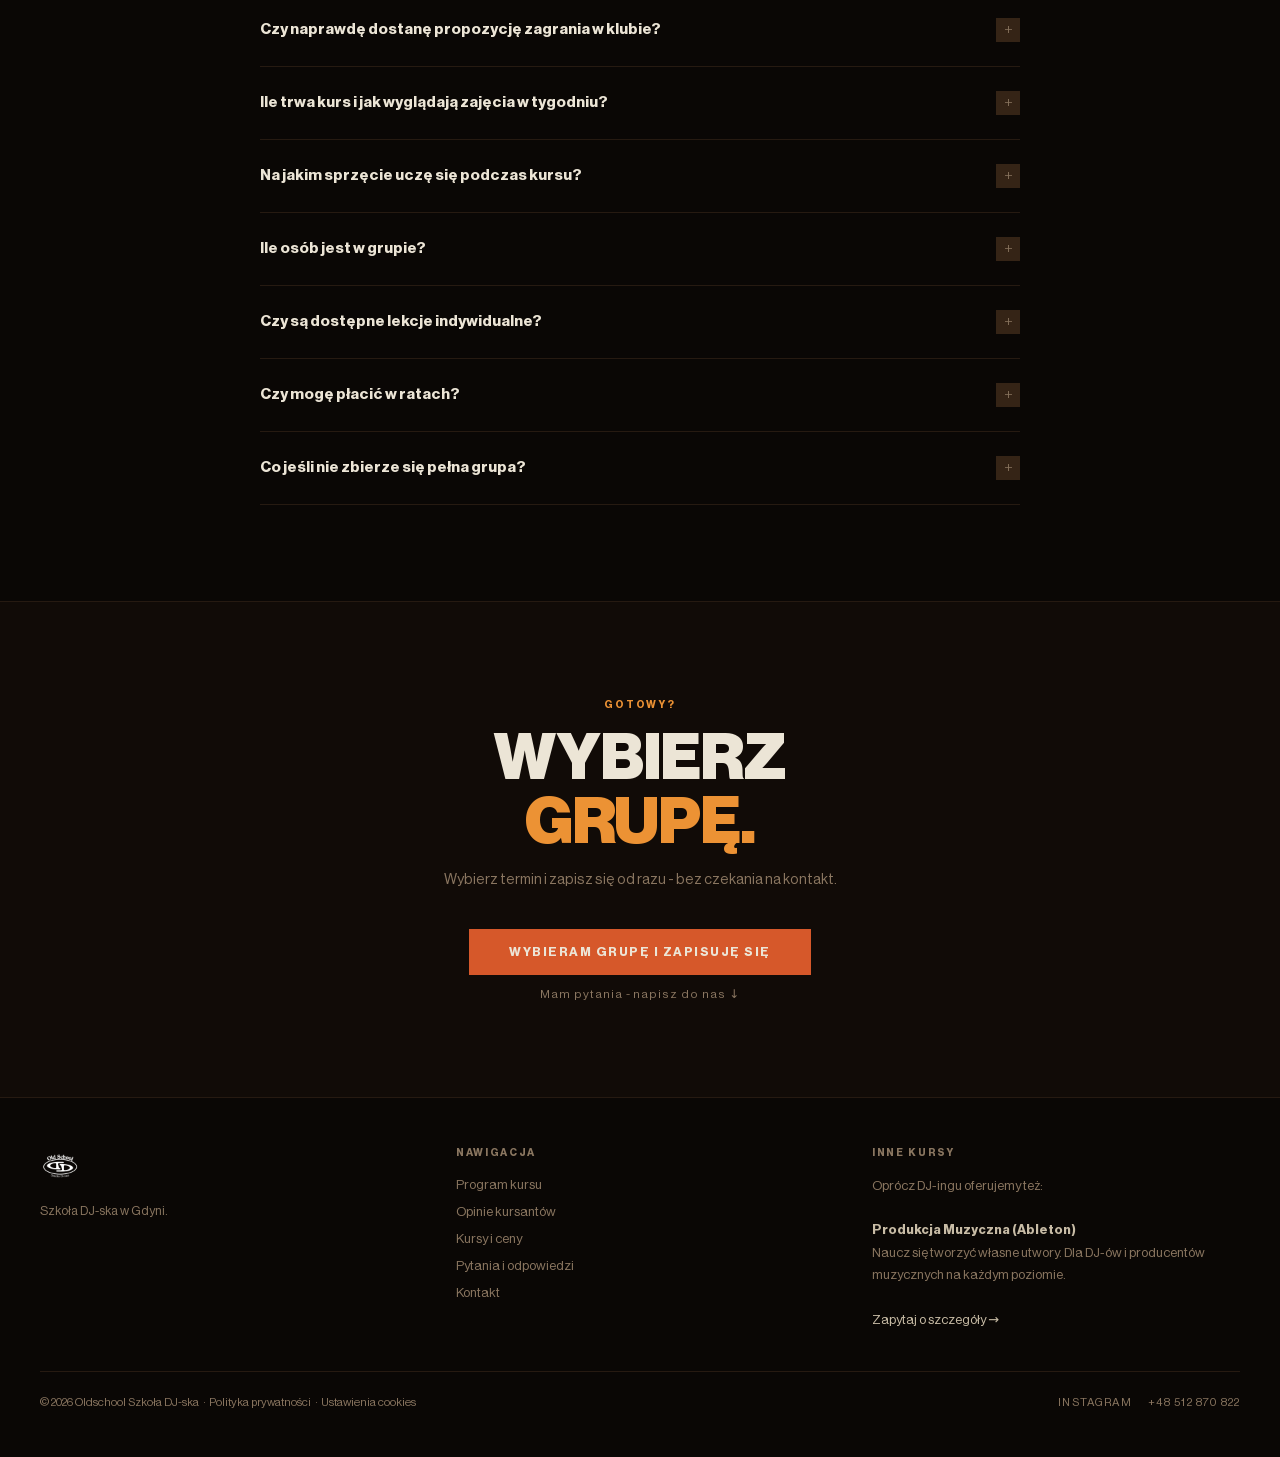
==== commit 4ae2c67e: "Replace course-guarantee banner with bullet point in features list Co-Authored-By: Claude Sonnet 4.6" ====
--- a/index.html
+++ b/index.html
@@ -1968,6 +1968,7 @@
               <li>Beatmatching, frazowanie, EQ mixing, efekty</li>
               <li>Budowanie playlist i własnego stylu</li>
               <li>Przygotujesz własny set i zagrasz go przed instruktorem.</li>
+              <li>Po kursie dostaniesz propozycję zagrania seta w Drugim Domu</li>
               <li>Max 6 osób - kursanci zmieniają się przy sprzęcie i dostają indywidualny feedback po każdym ćwiczeniu</li>
             </ul>
 
@@ -1982,7 +1983,6 @@
                 </div>
                 <div style="margin-top:0.75rem;font-size:0.82rem;color:var(--text);">Już od <strong>103 zł/mies.</strong> <span style="font-size:0.72rem;color:var(--muted);">(opcje rat dobierasz przy zapisie w PayU)</span></div>
               </div>
-              <div class="course-guarantee" style="margin-bottom:1.25rem;">PO KURSIE DOSTANIESZ PROPOZYCJĘ ZAGRANIA W DRUGIM DOMU</div>
               <button class="btn-primary" id="proJoinBtn" style="width:100%;text-align:center;" onclick="toggleProJoin()">CHCĘ DOŁĄCZYĆ</button>
               <div id="proJoinOptions" style="display:none;margin-top:1rem;border:1px solid rgba(242,237,236,0.12);border-radius:6px;overflow:hidden;">
                 <a onclick="goToActivenow(event)" href="#" style="display:block;padding:1rem 1.25rem;background:var(--red);color:#fff;text-align:center;font-weight:700;letter-spacing:0.08em;font-size:0.85rem;text-decoration:none;">WYBIERAM GRUPĘ I ZAPISUJĘ SIĘ</a>
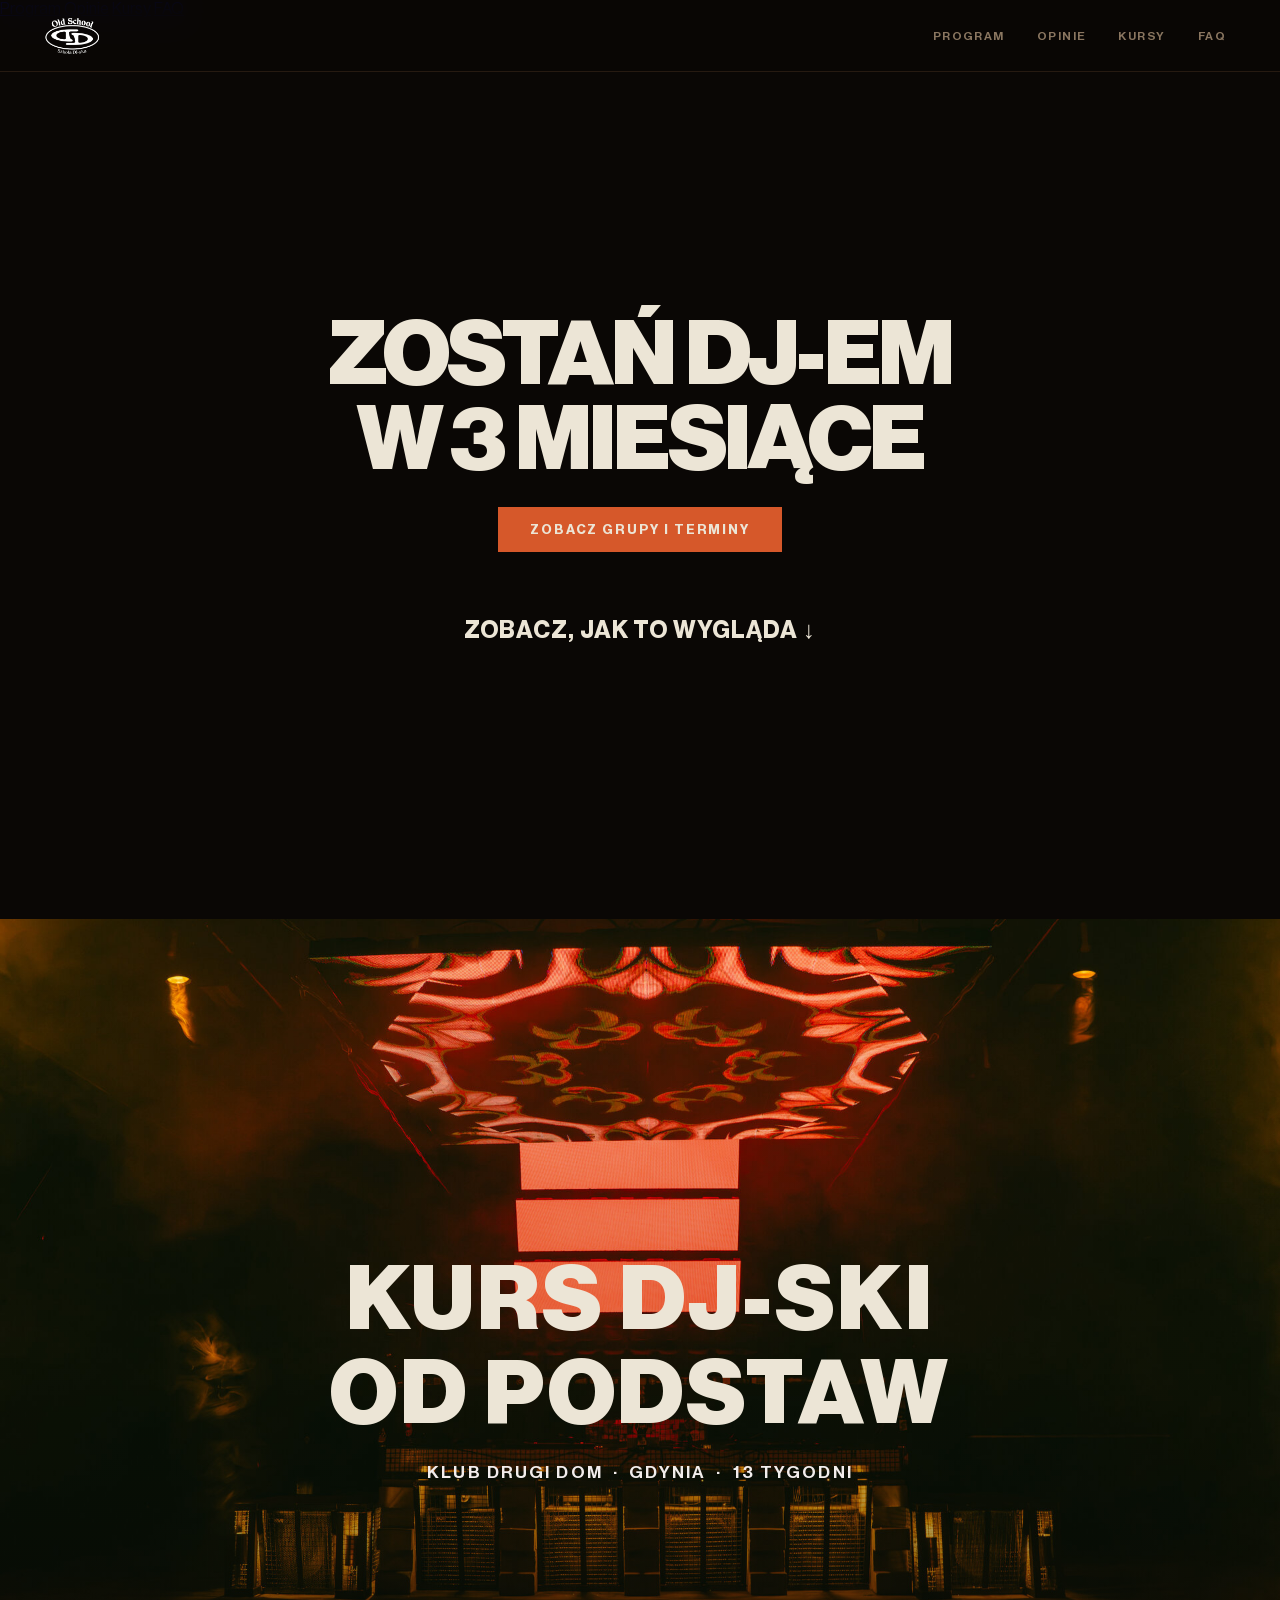
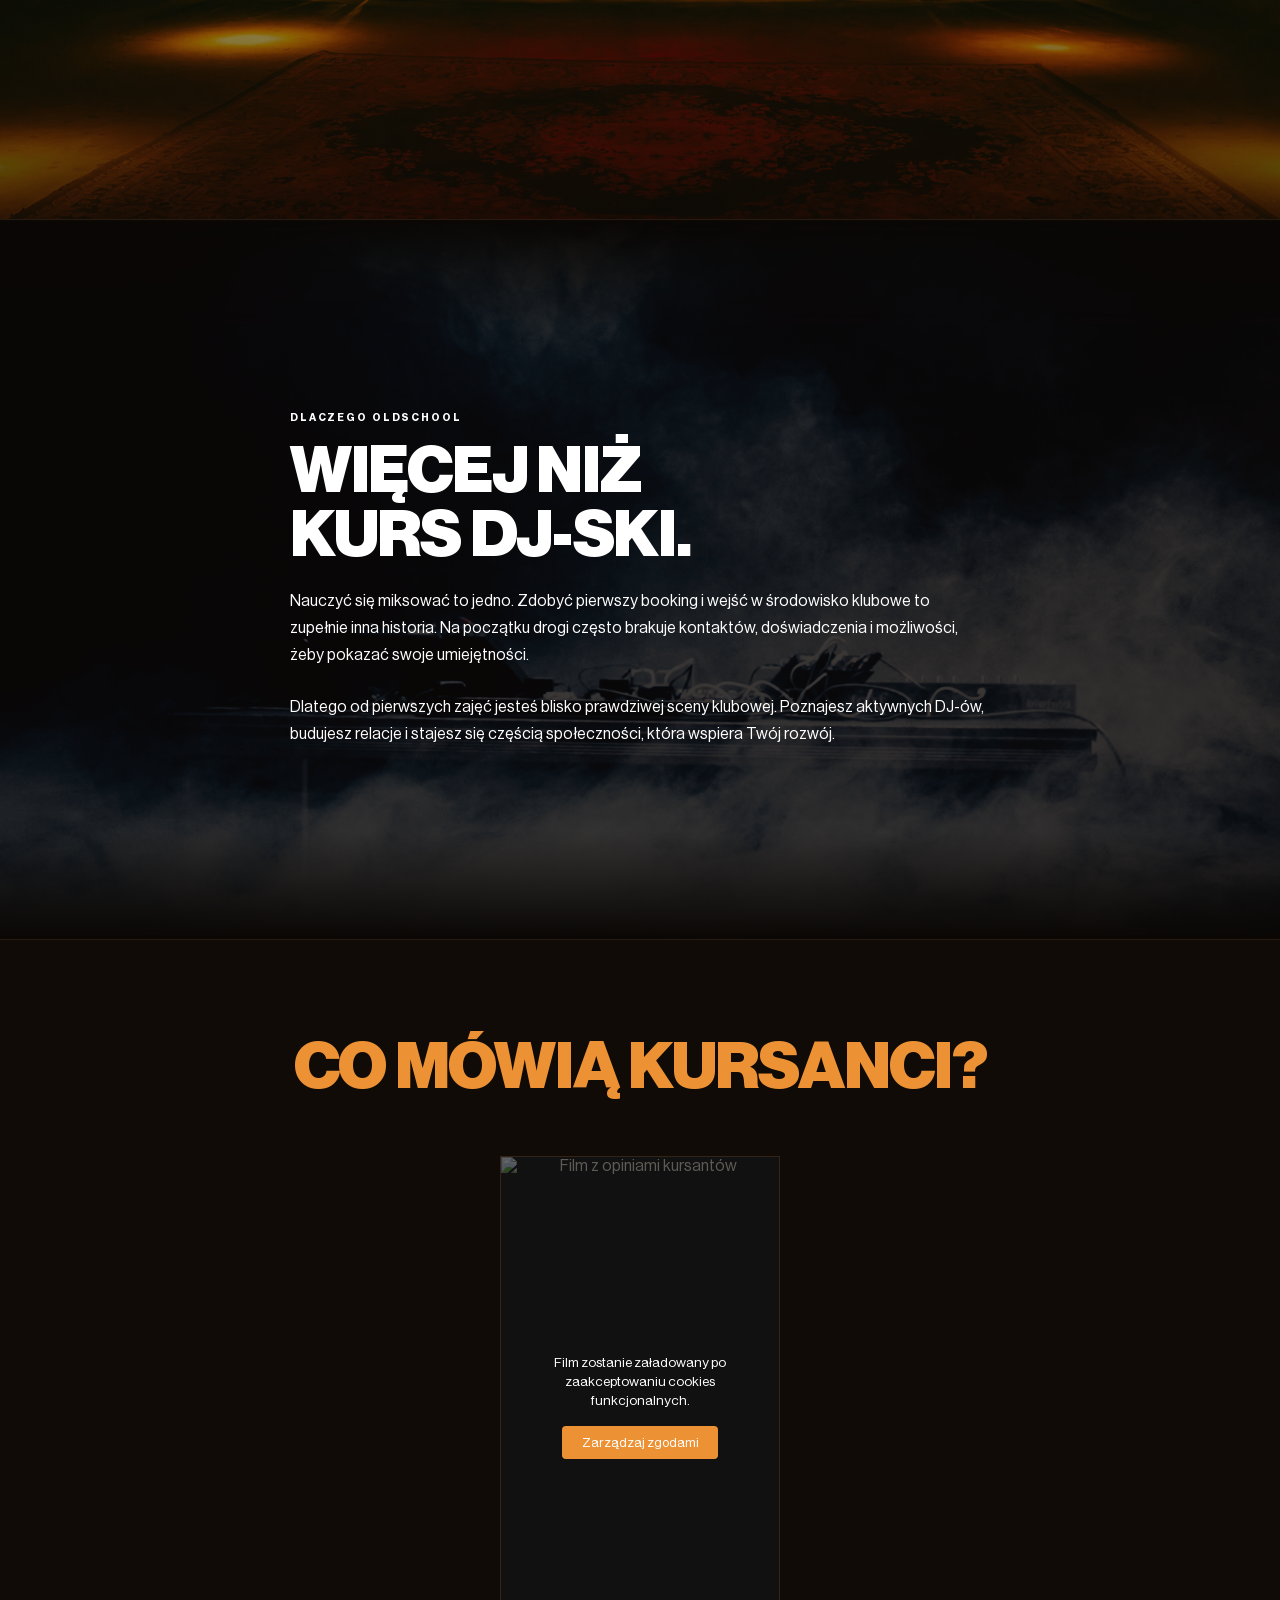
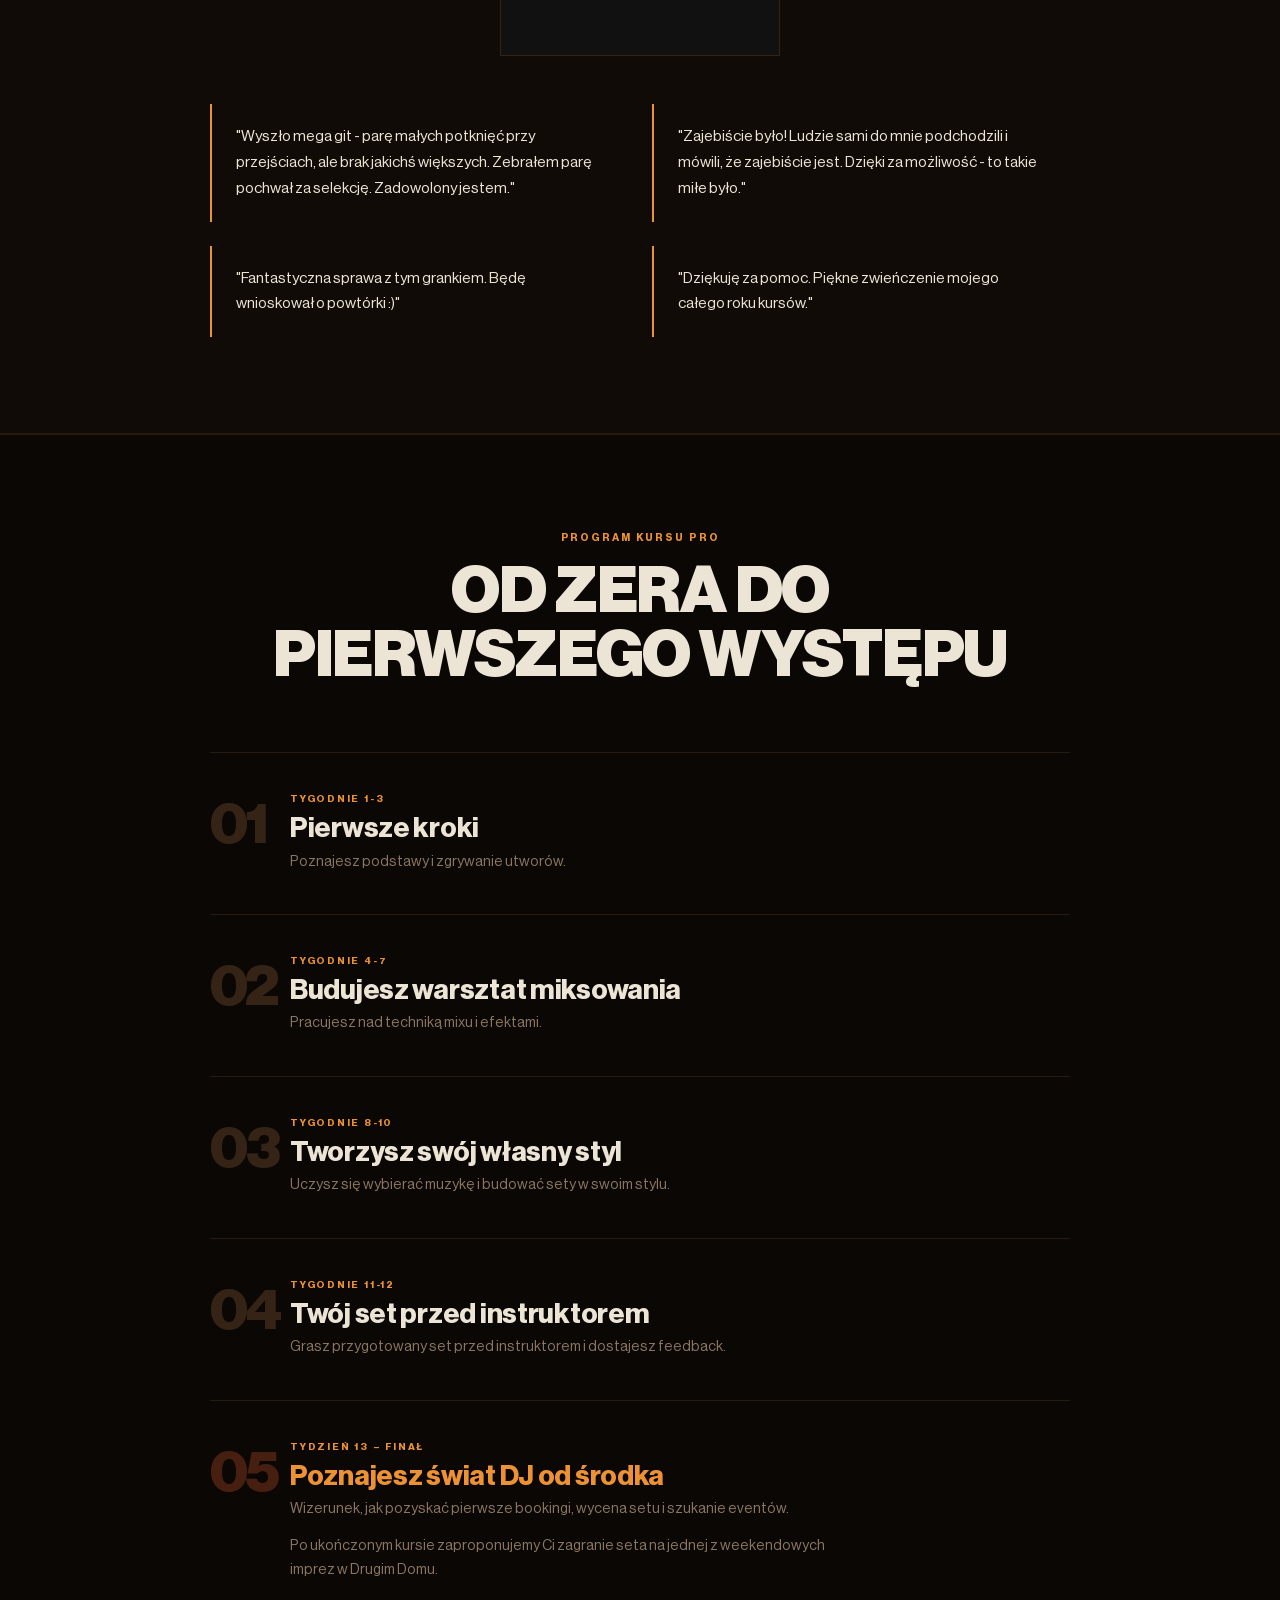
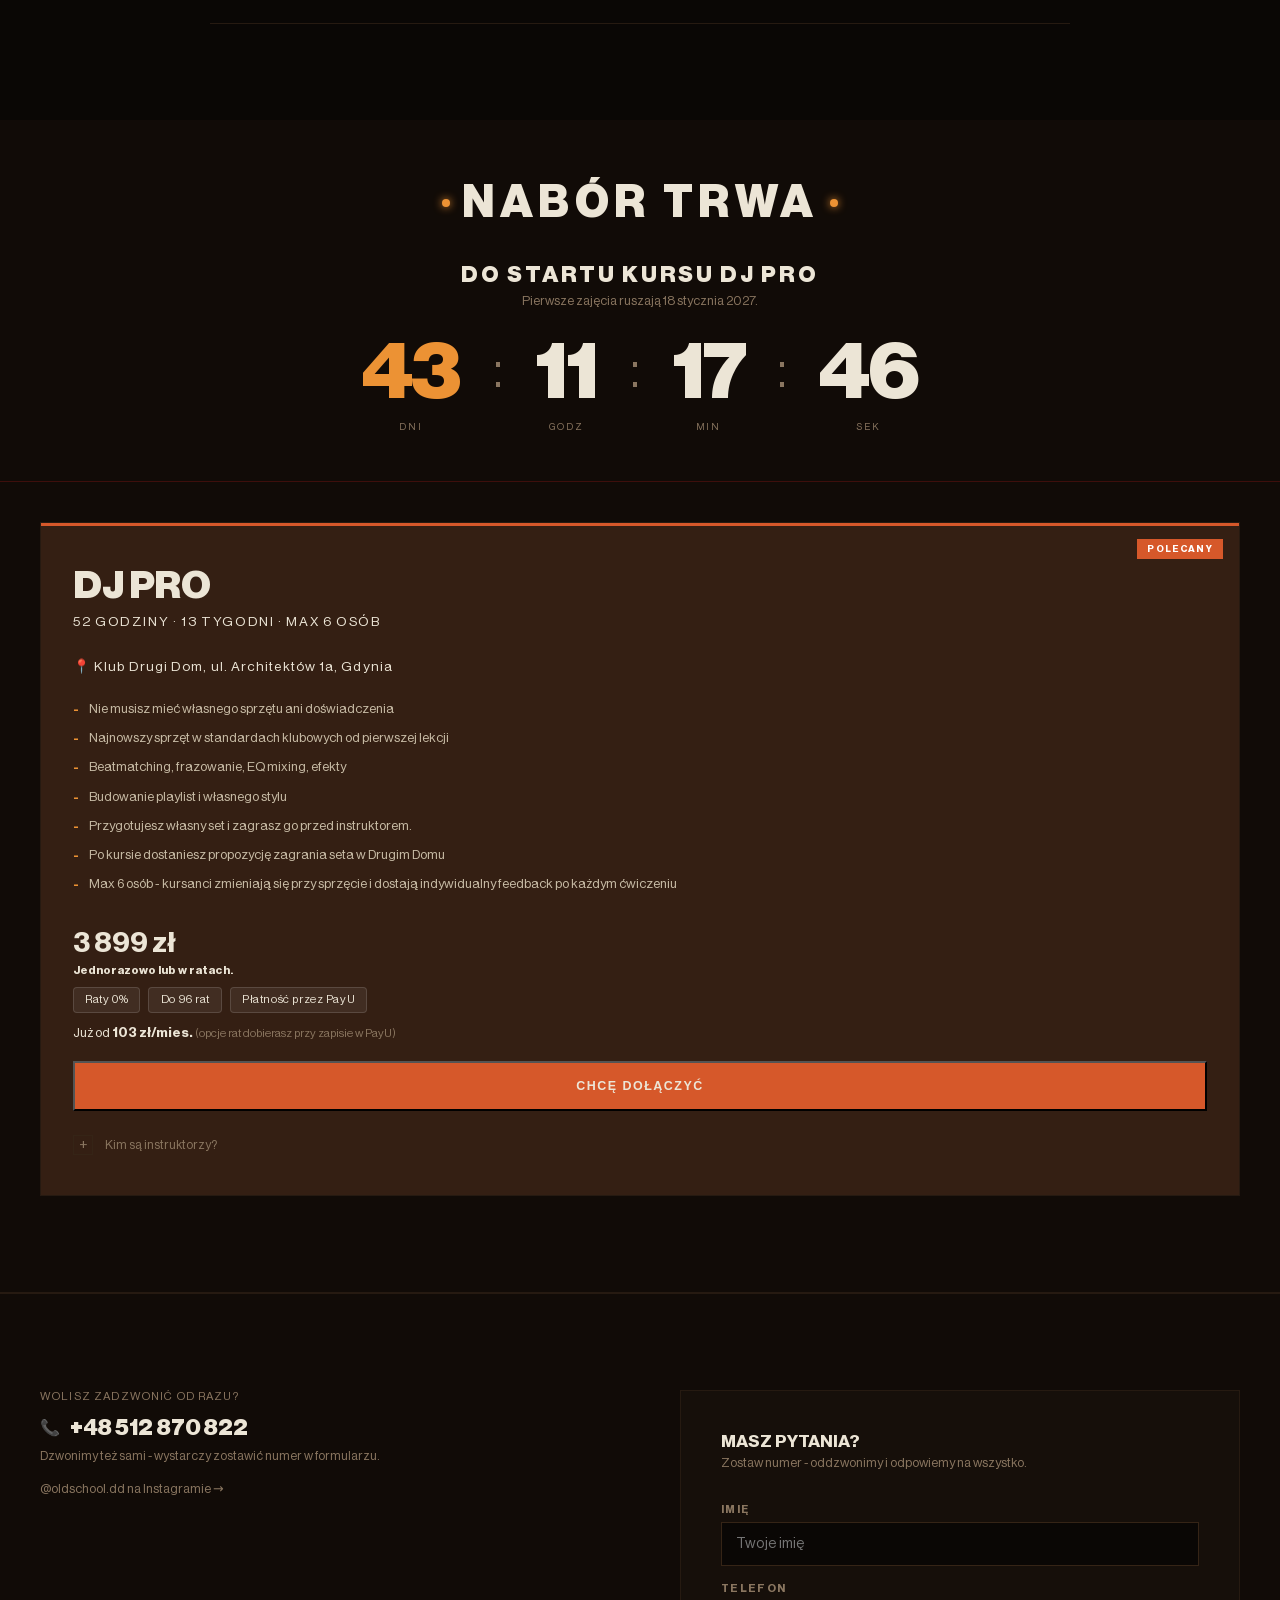
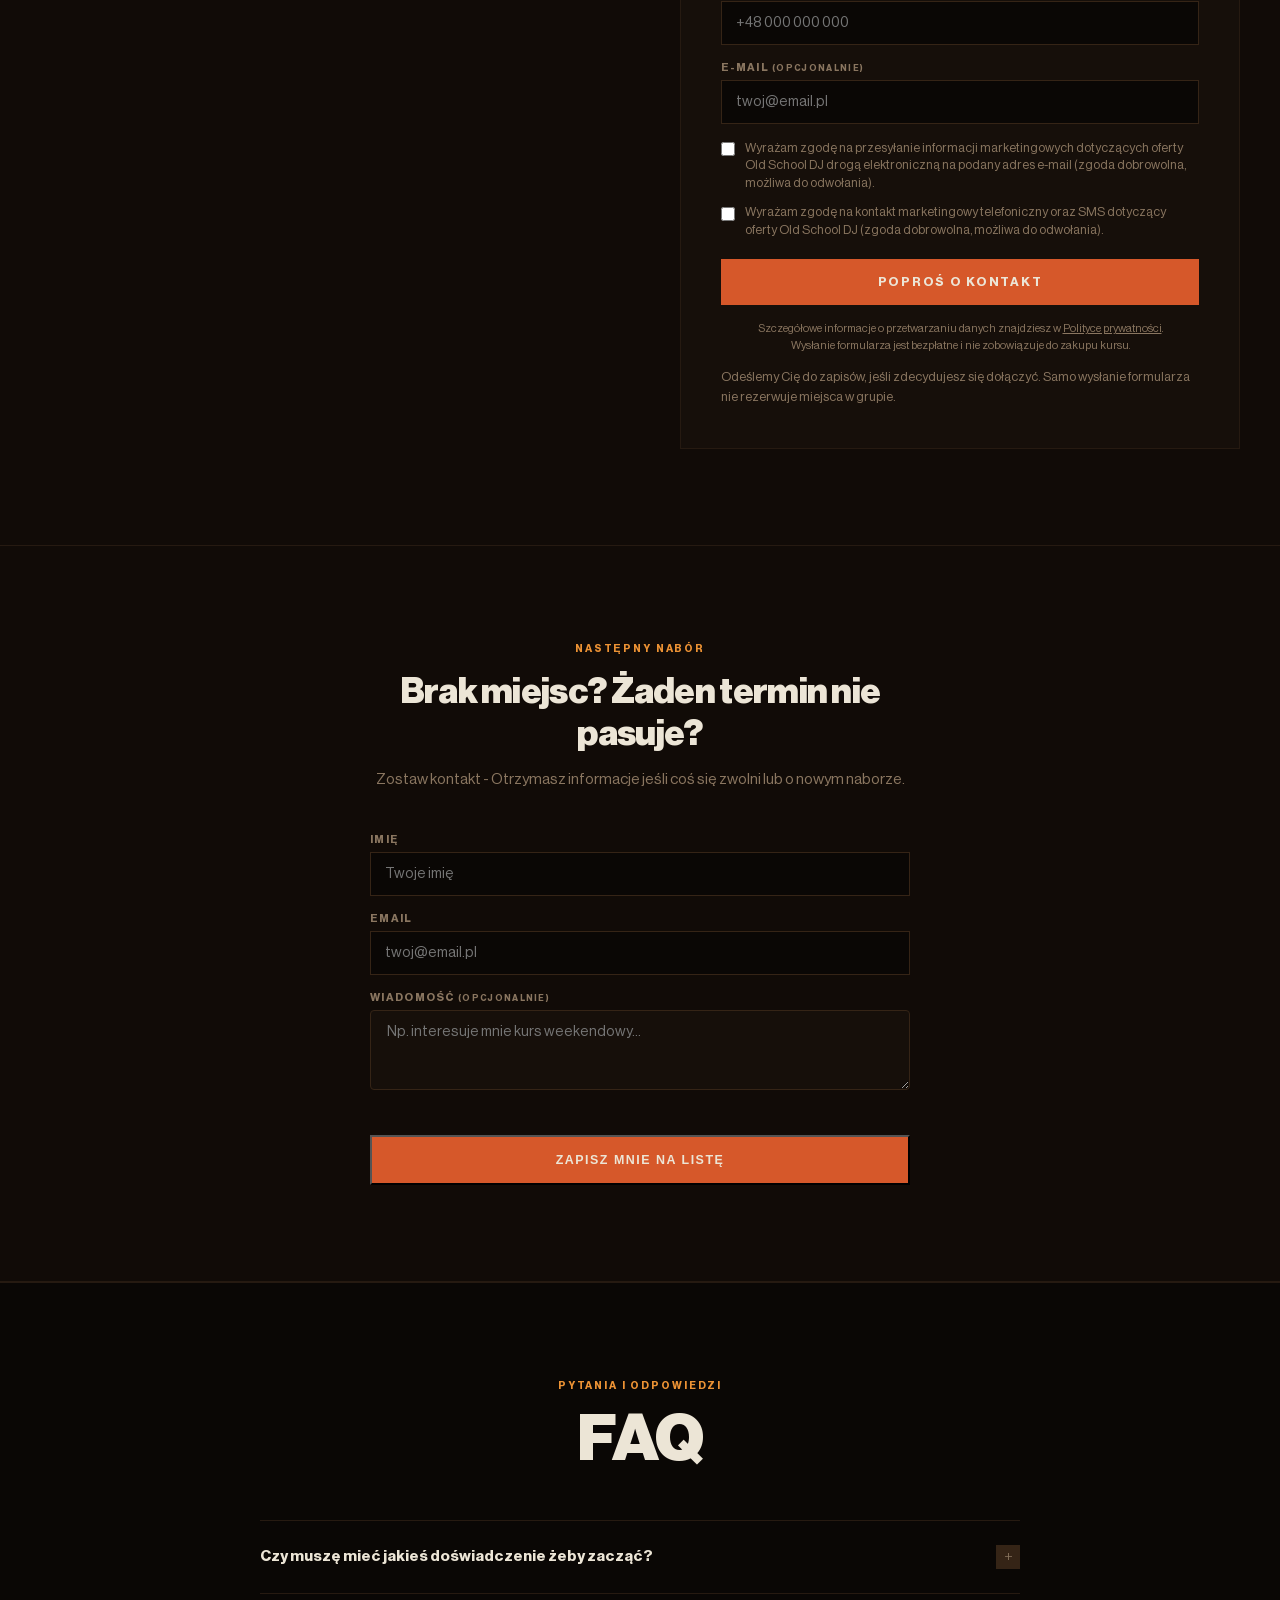
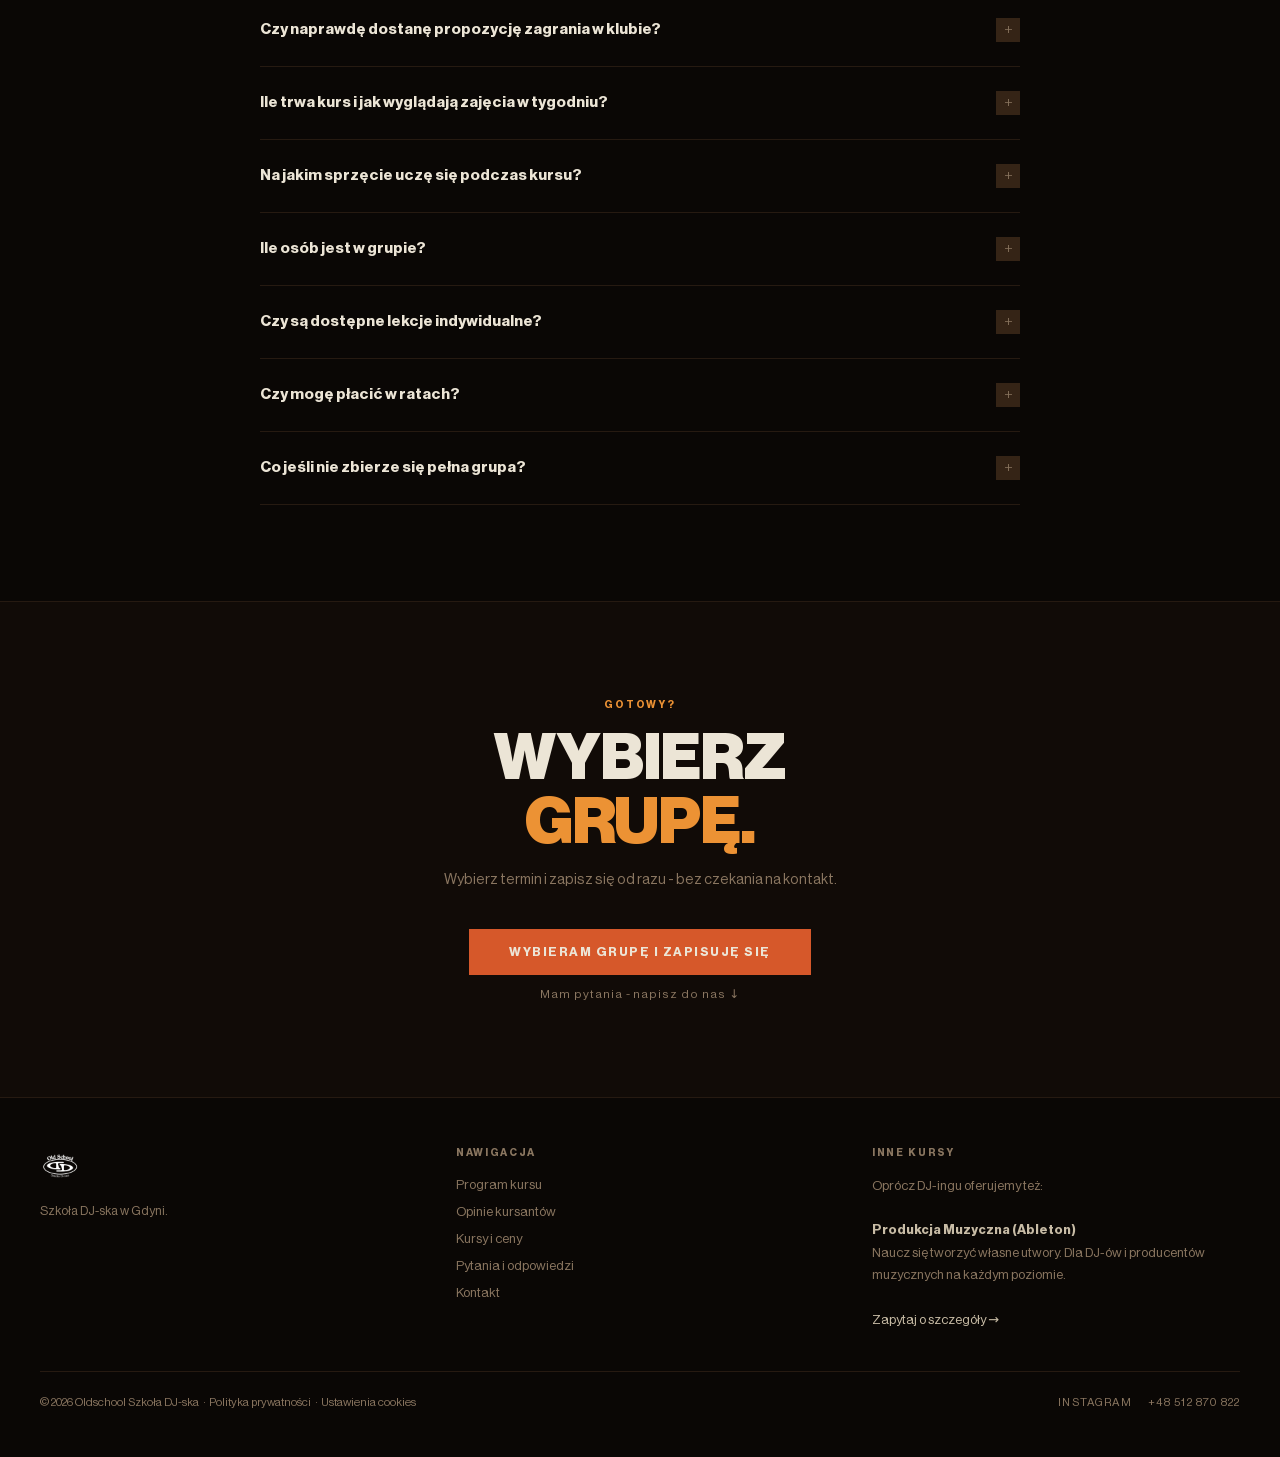
==== commit 74cac9fd: "Make both marketing consent checkboxes required before form submit Co-Authored-By: Claude Sonnet 4.6" ====
--- a/index.html
+++ b/index.html
@@ -2063,13 +2063,13 @@
 
                 <div class="form-consent-group">
                   <label class="consent-label">
-                    <input type="checkbox" name="zgoda_email" id="zgoda_email" />
+                    <input type="checkbox" name="zgoda_email" id="zgoda_email" required />
                     <span id="zgoda_email_tresc">Wyrażam zgodę na przesyłanie informacji marketingowych dotyczących oferty Old School DJ drogą elektroniczną na podany adres e-mail (zgoda dobrowolna, możliwa do odwołania).</span>
                   </label>
                 </div>
                 <div class="form-consent-group">
                   <label class="consent-label">
-                    <input type="checkbox" name="zgoda_sms" id="zgoda_sms" />
+                    <input type="checkbox" name="zgoda_sms" id="zgoda_sms" required />
                     <span id="zgoda_sms_tresc">Wyrażam zgodę na kontakt marketingowy telefoniczny oraz SMS dotyczący oferty Old School DJ (zgoda dobrowolna, możliwa do odwołania).</span>
                   </label>
                 </div>
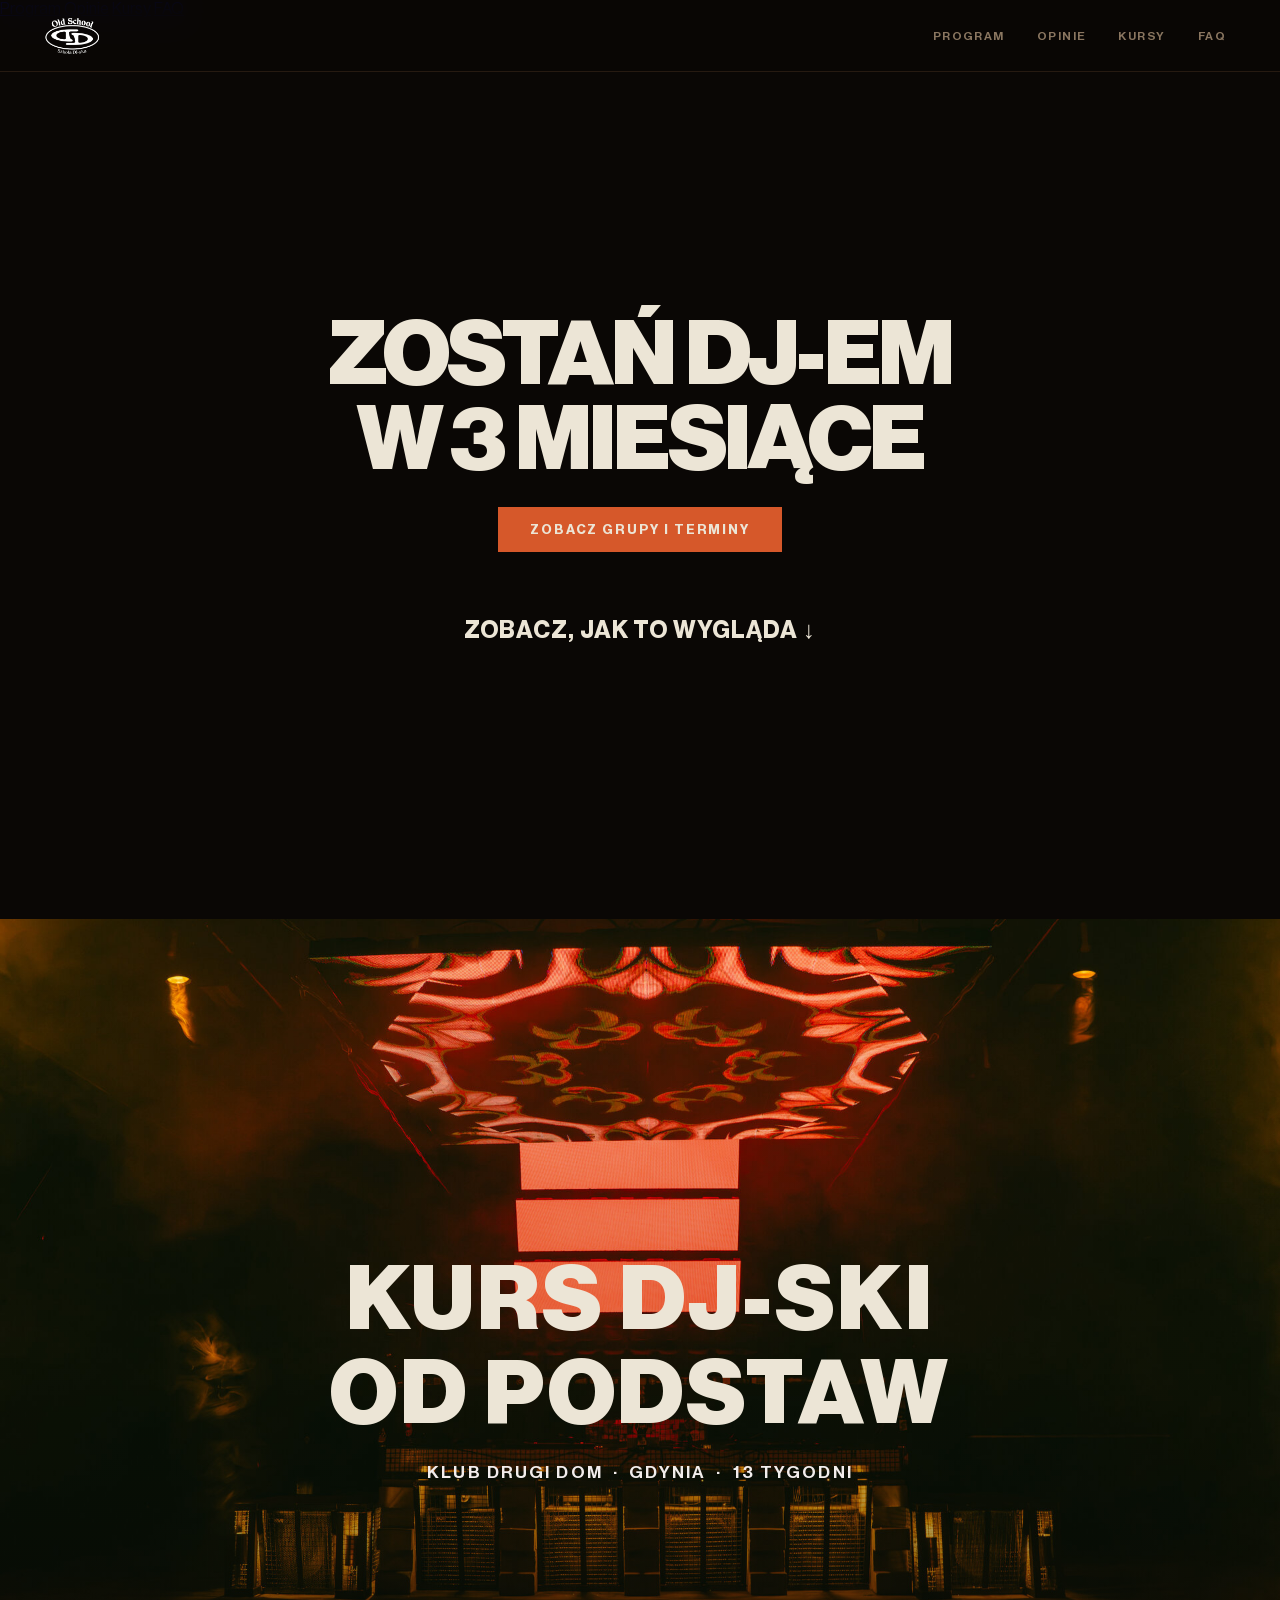
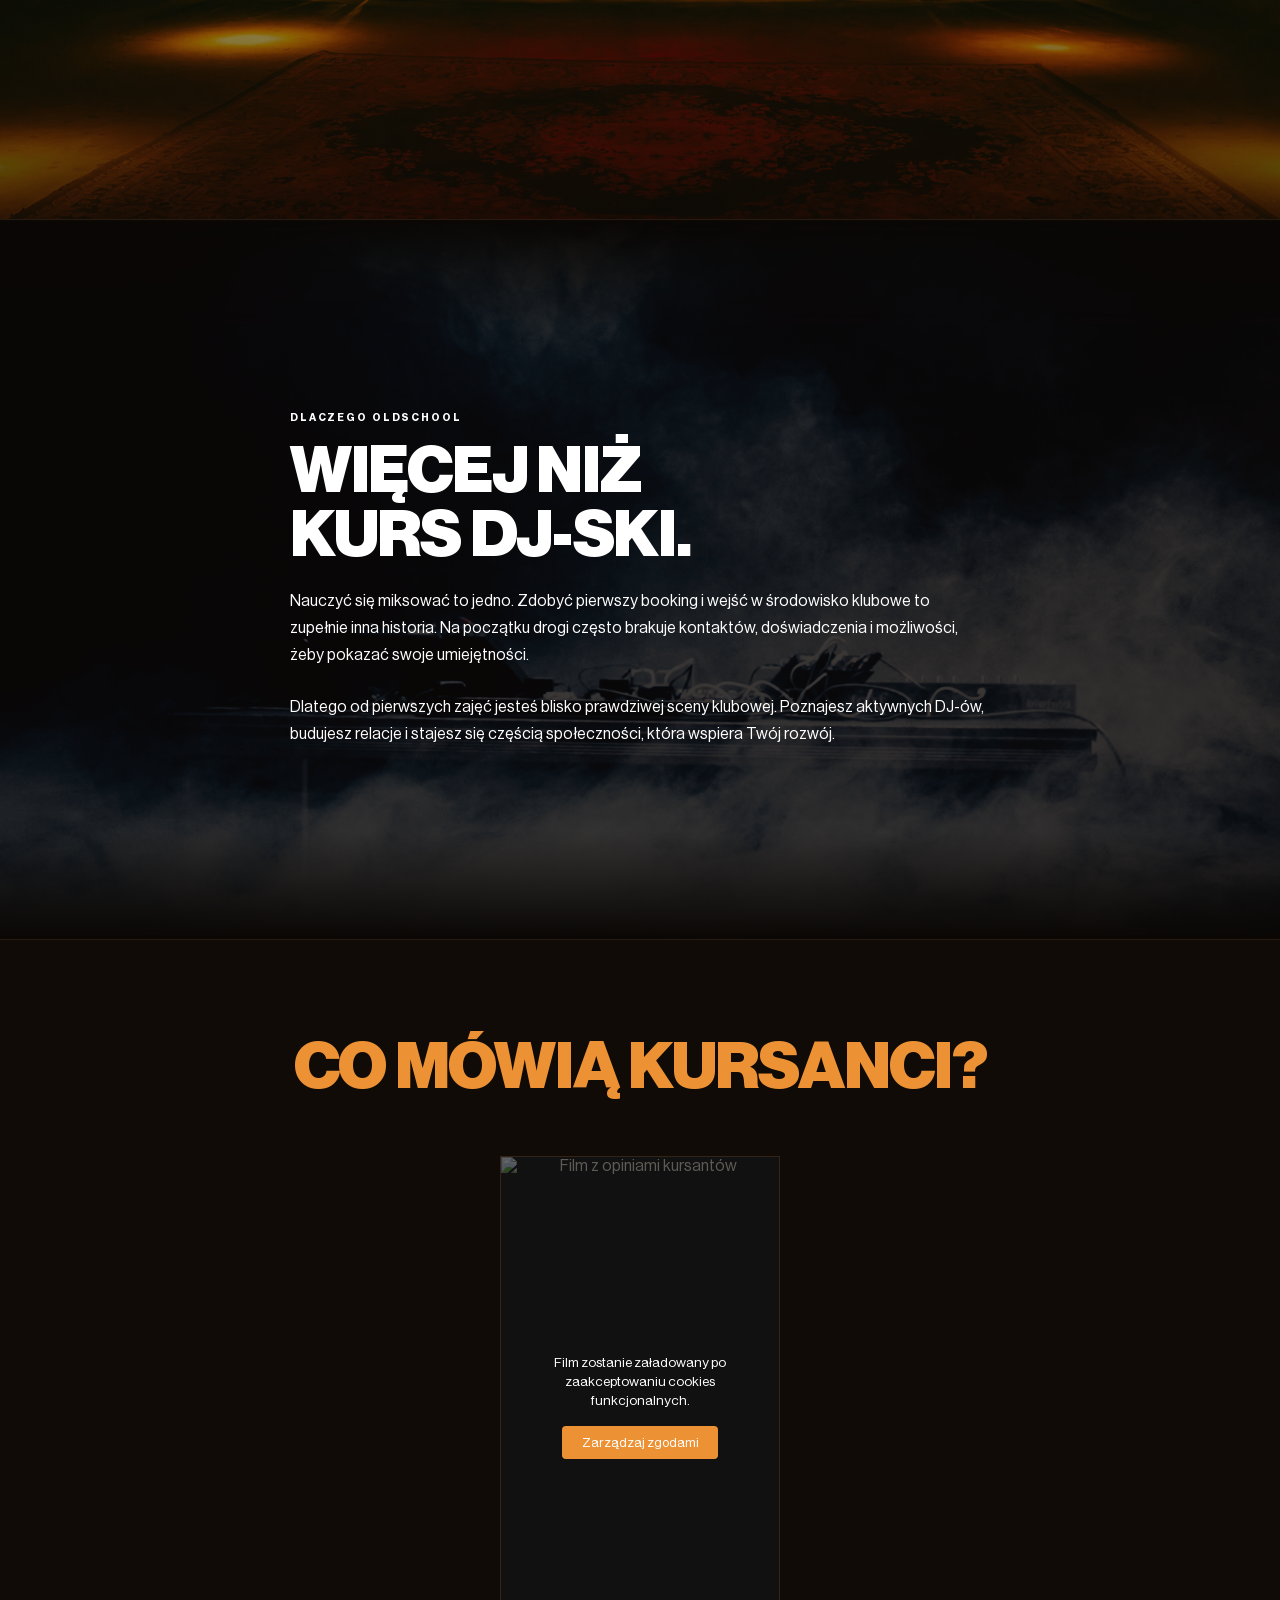
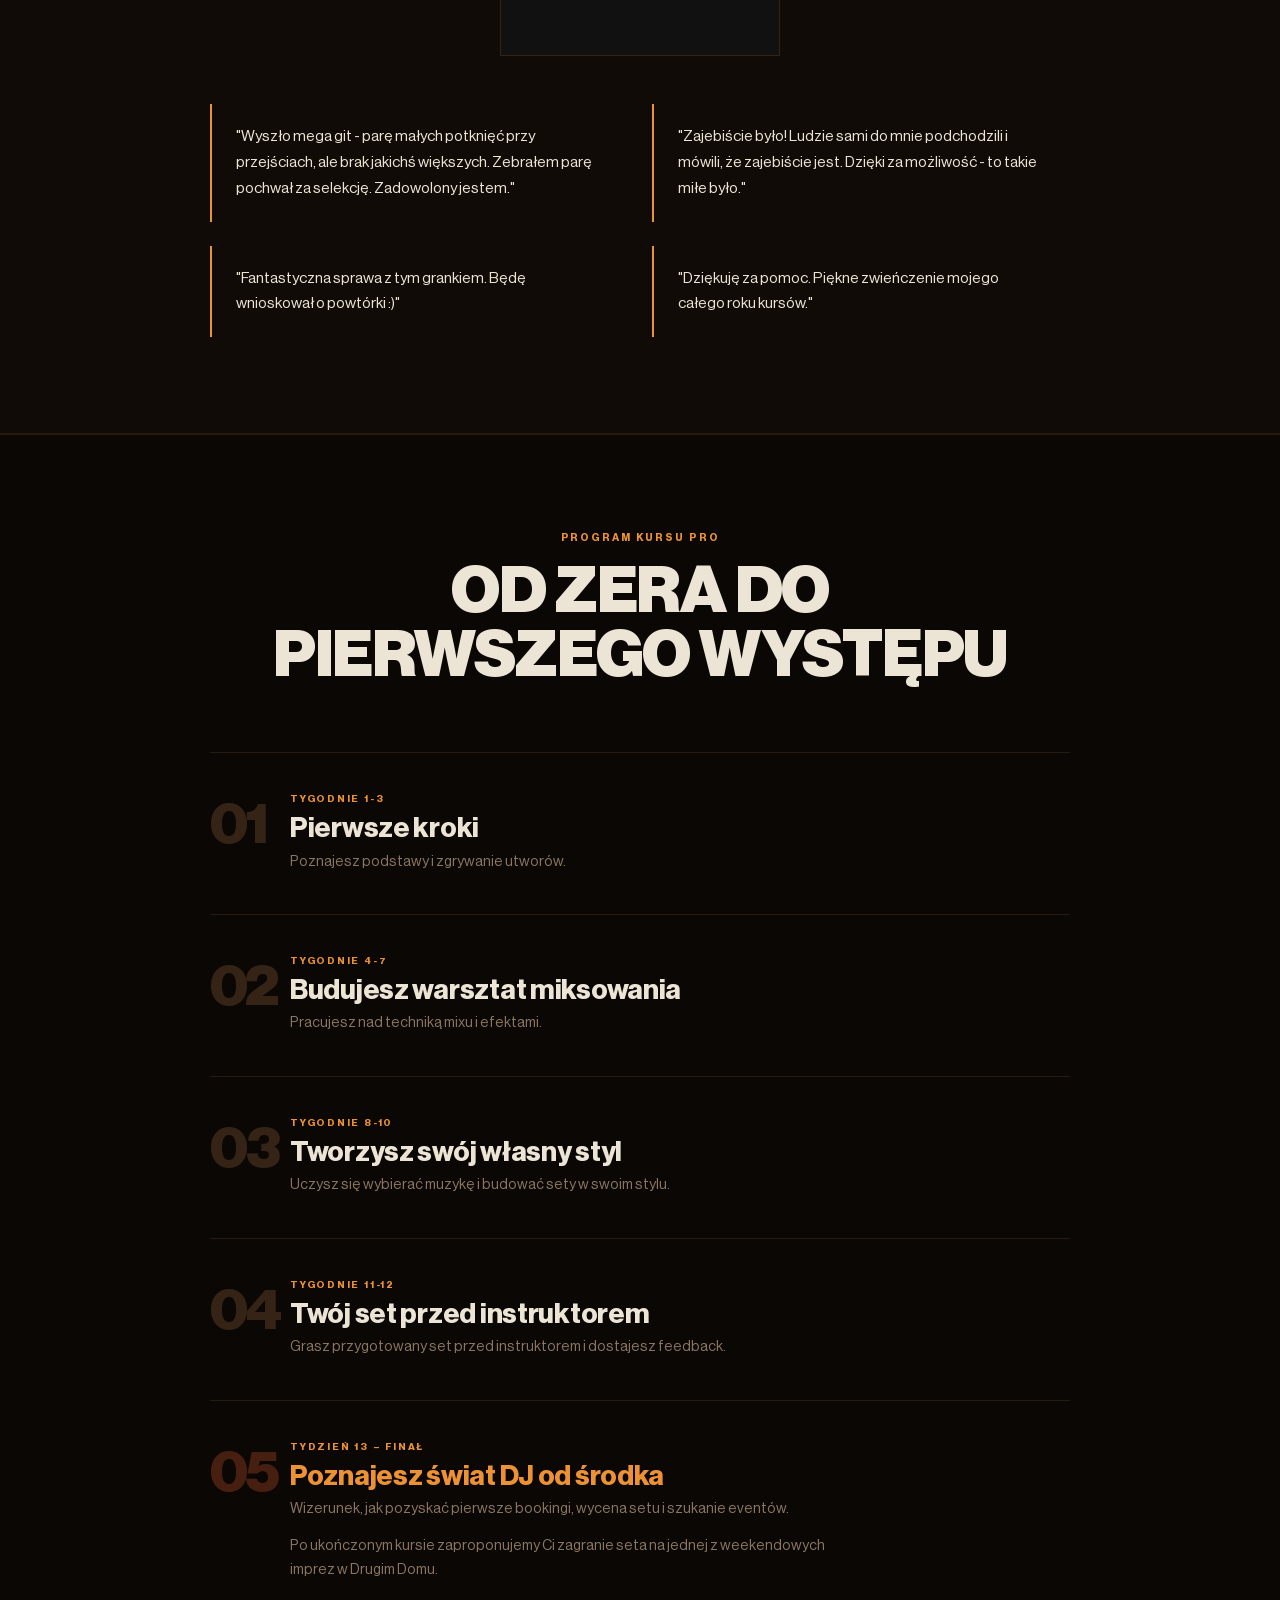
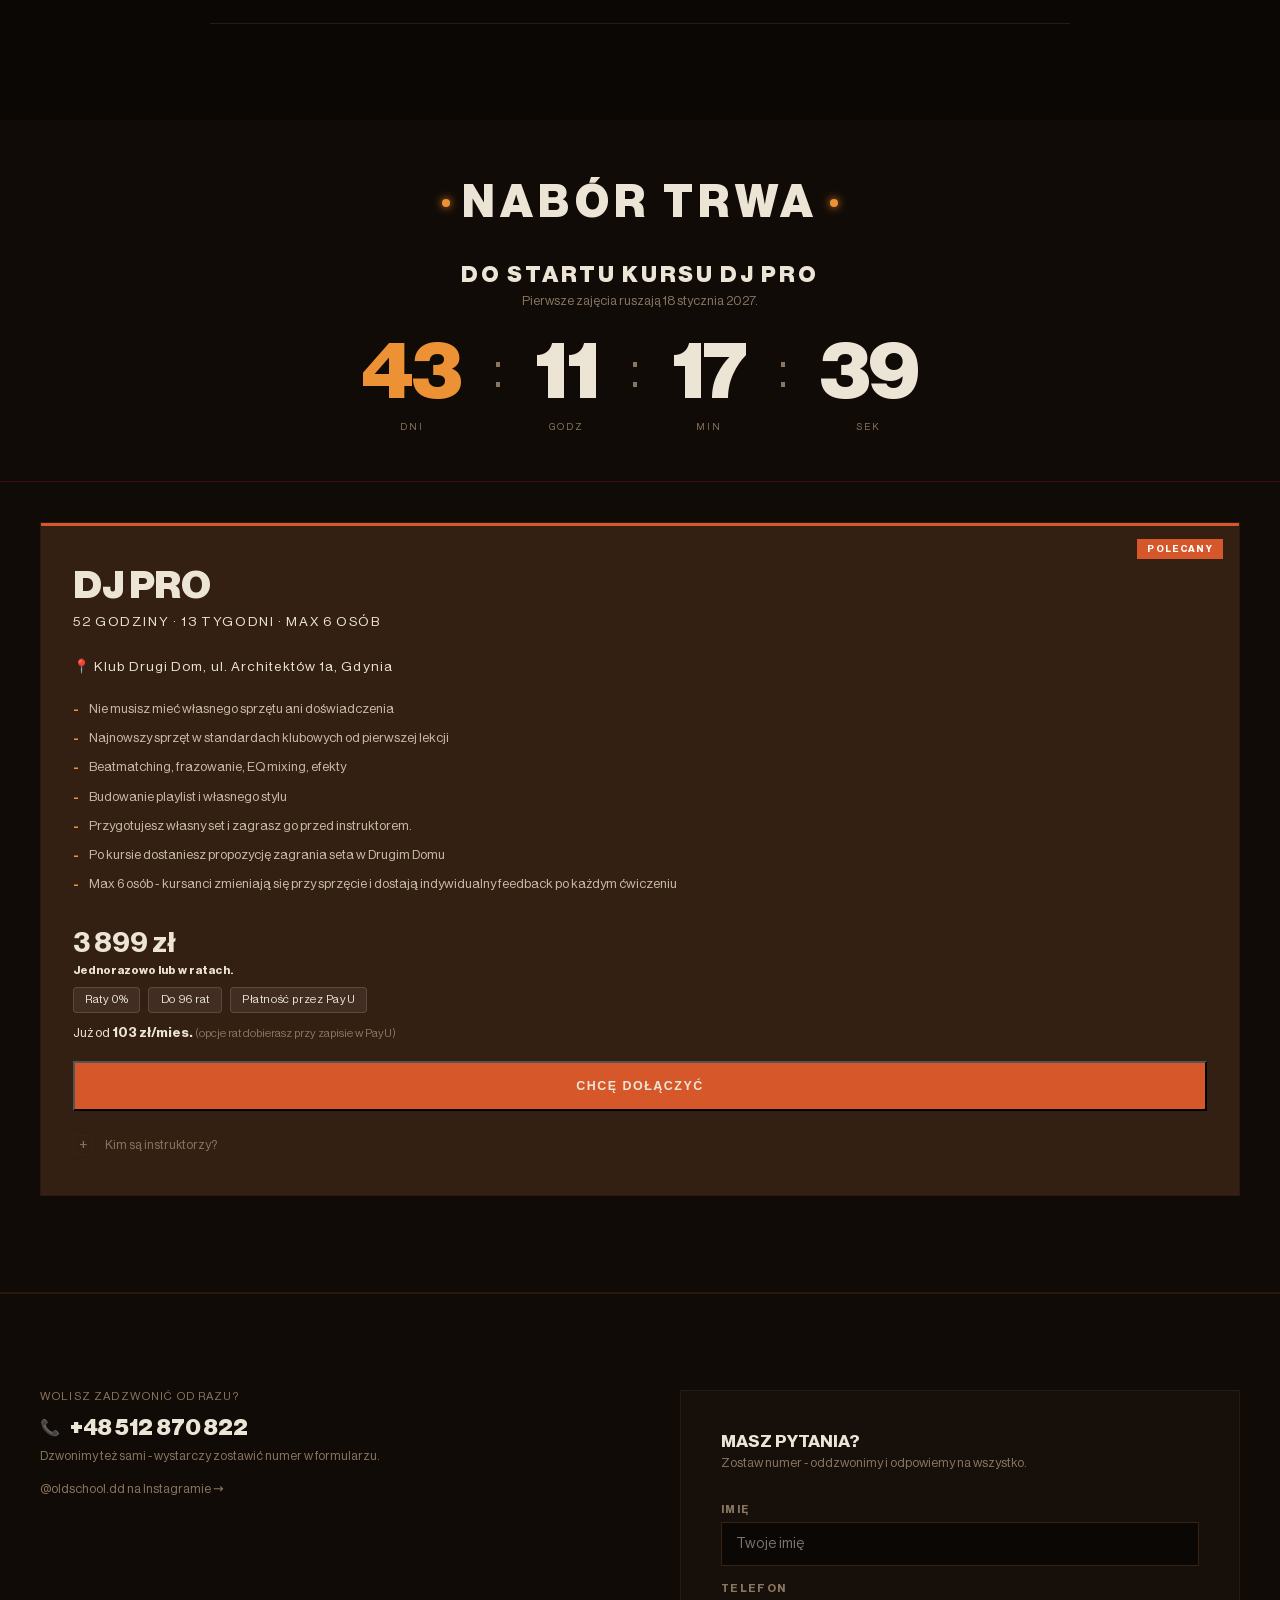
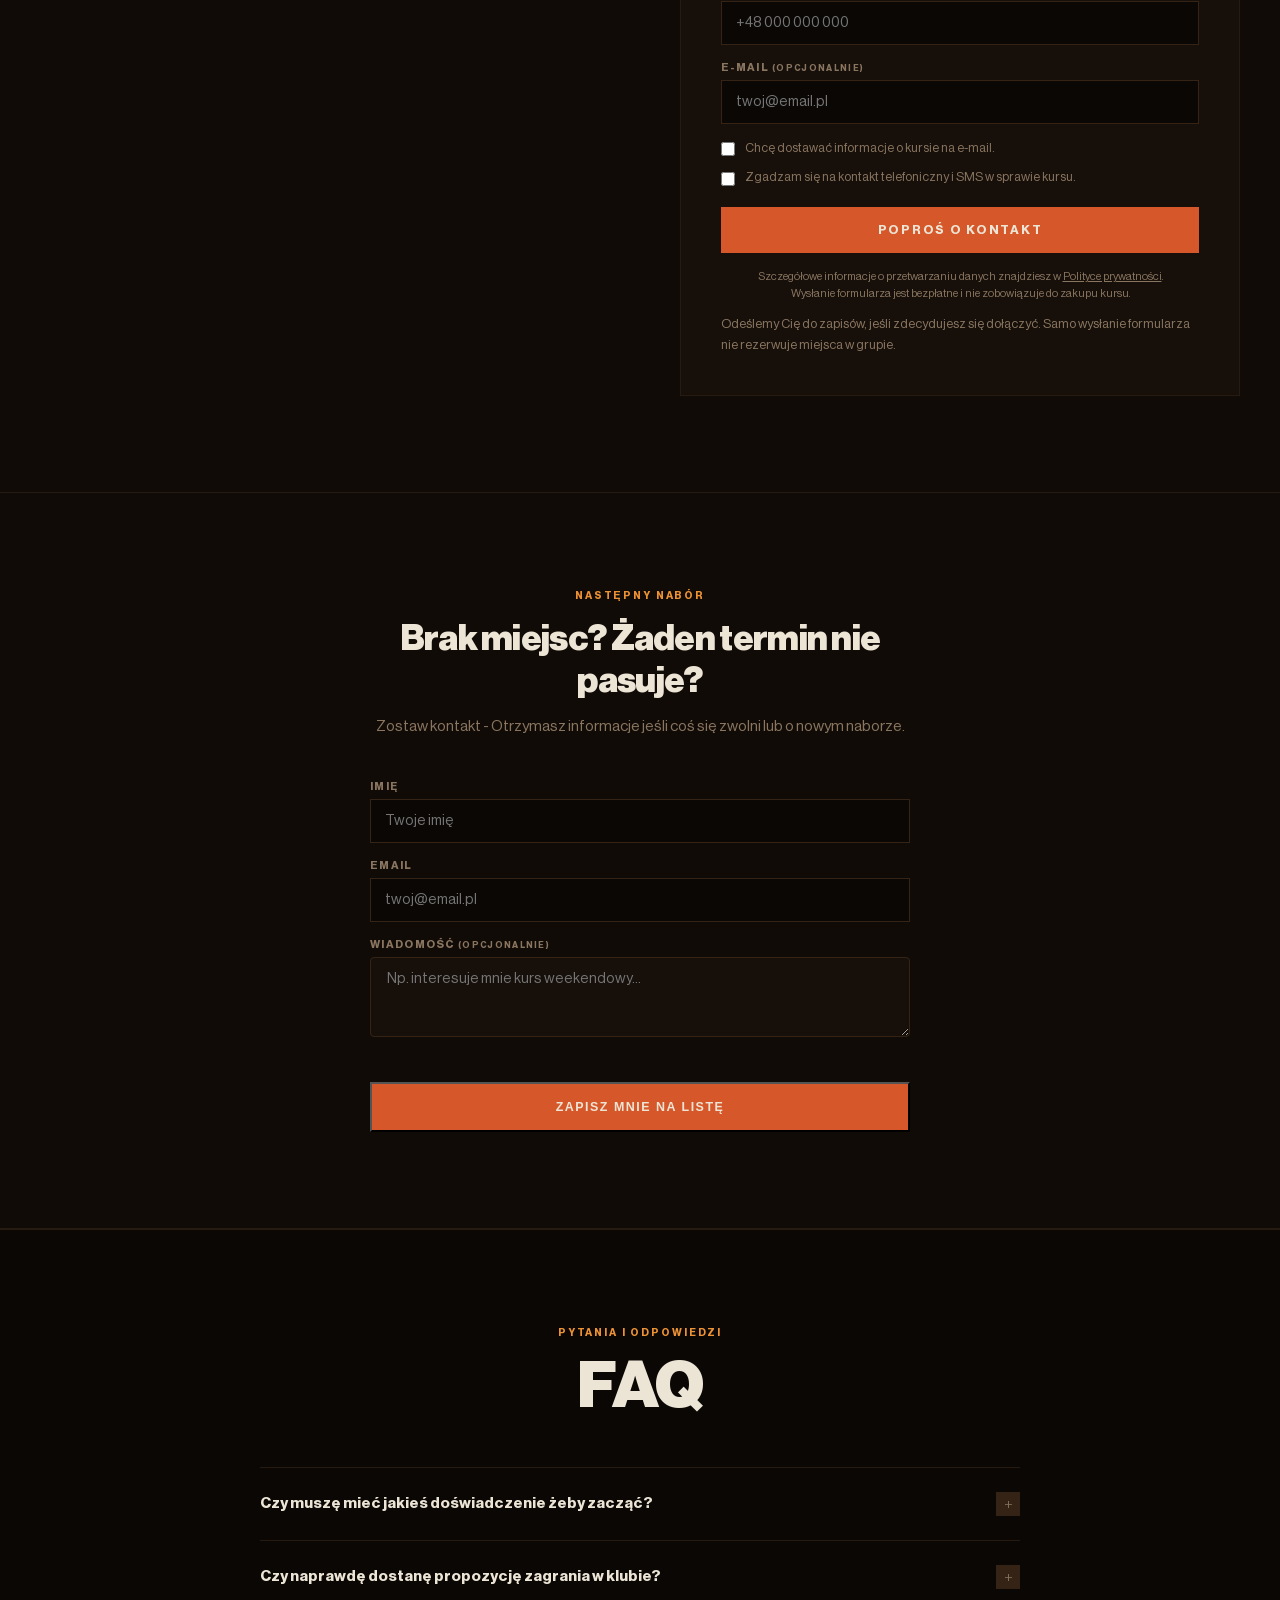
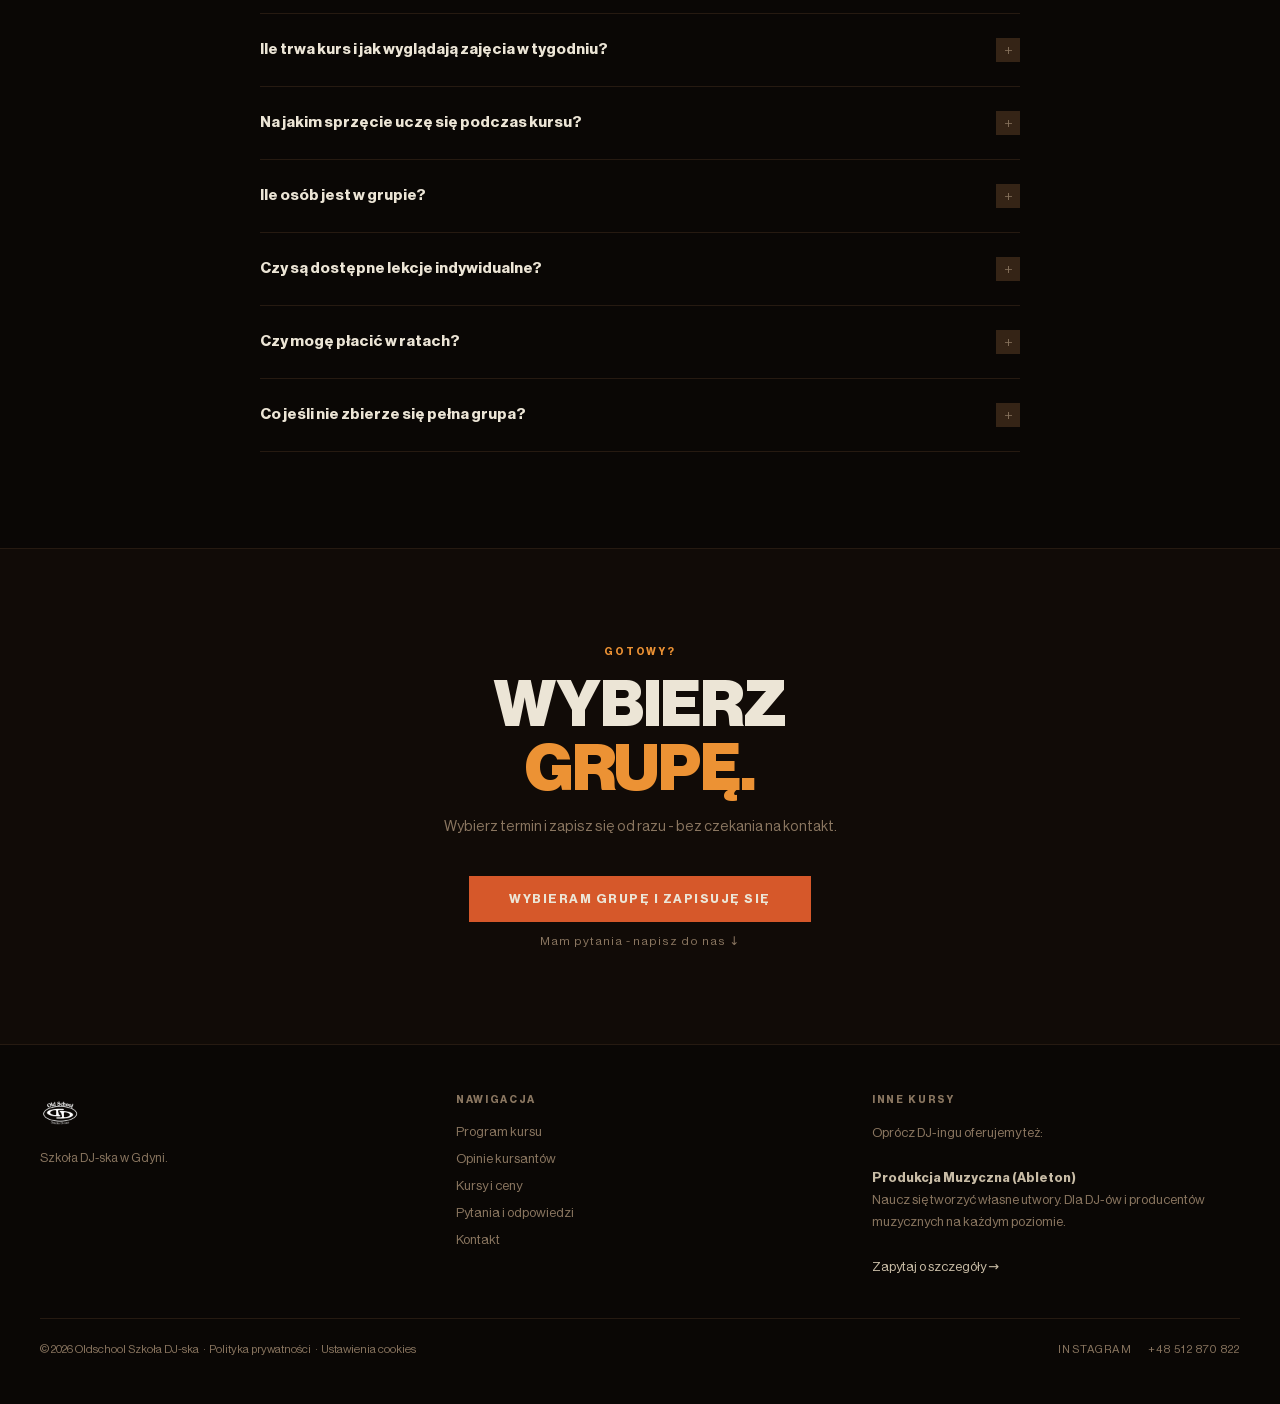
==== commit 55511e15: "Simplify consent checkbox copy - remove legal jargon Co-Authored-By: Claude Sonnet 4.6 <noreply@anth" ====
--- a/index.html
+++ b/index.html
@@ -2064,13 +2064,13 @@
                 <div class="form-consent-group">
                   <label class="consent-label">
                     <input type="checkbox" name="zgoda_email" id="zgoda_email" required />
-                    <span id="zgoda_email_tresc">Wyrażam zgodę na przesyłanie informacji marketingowych dotyczących oferty Old School DJ drogą elektroniczną na podany adres e-mail (zgoda dobrowolna, możliwa do odwołania).</span>
+                    <span id="zgoda_email_tresc">Chcę dostawać informacje o kursie na e-mail.</span>
                   </label>
                 </div>
                 <div class="form-consent-group">
                   <label class="consent-label">
                     <input type="checkbox" name="zgoda_sms" id="zgoda_sms" required />
-                    <span id="zgoda_sms_tresc">Wyrażam zgodę na kontakt marketingowy telefoniczny oraz SMS dotyczący oferty Old School DJ (zgoda dobrowolna, możliwa do odwołania).</span>
+                    <span id="zgoda_sms_tresc">Zgadzam się na kontakt telefoniczny i SMS w sprawie kursu.</span>
                   </label>
                 </div>
                 <button type="submit" class="form-submit">POPROŚ O KONTAKT</button>
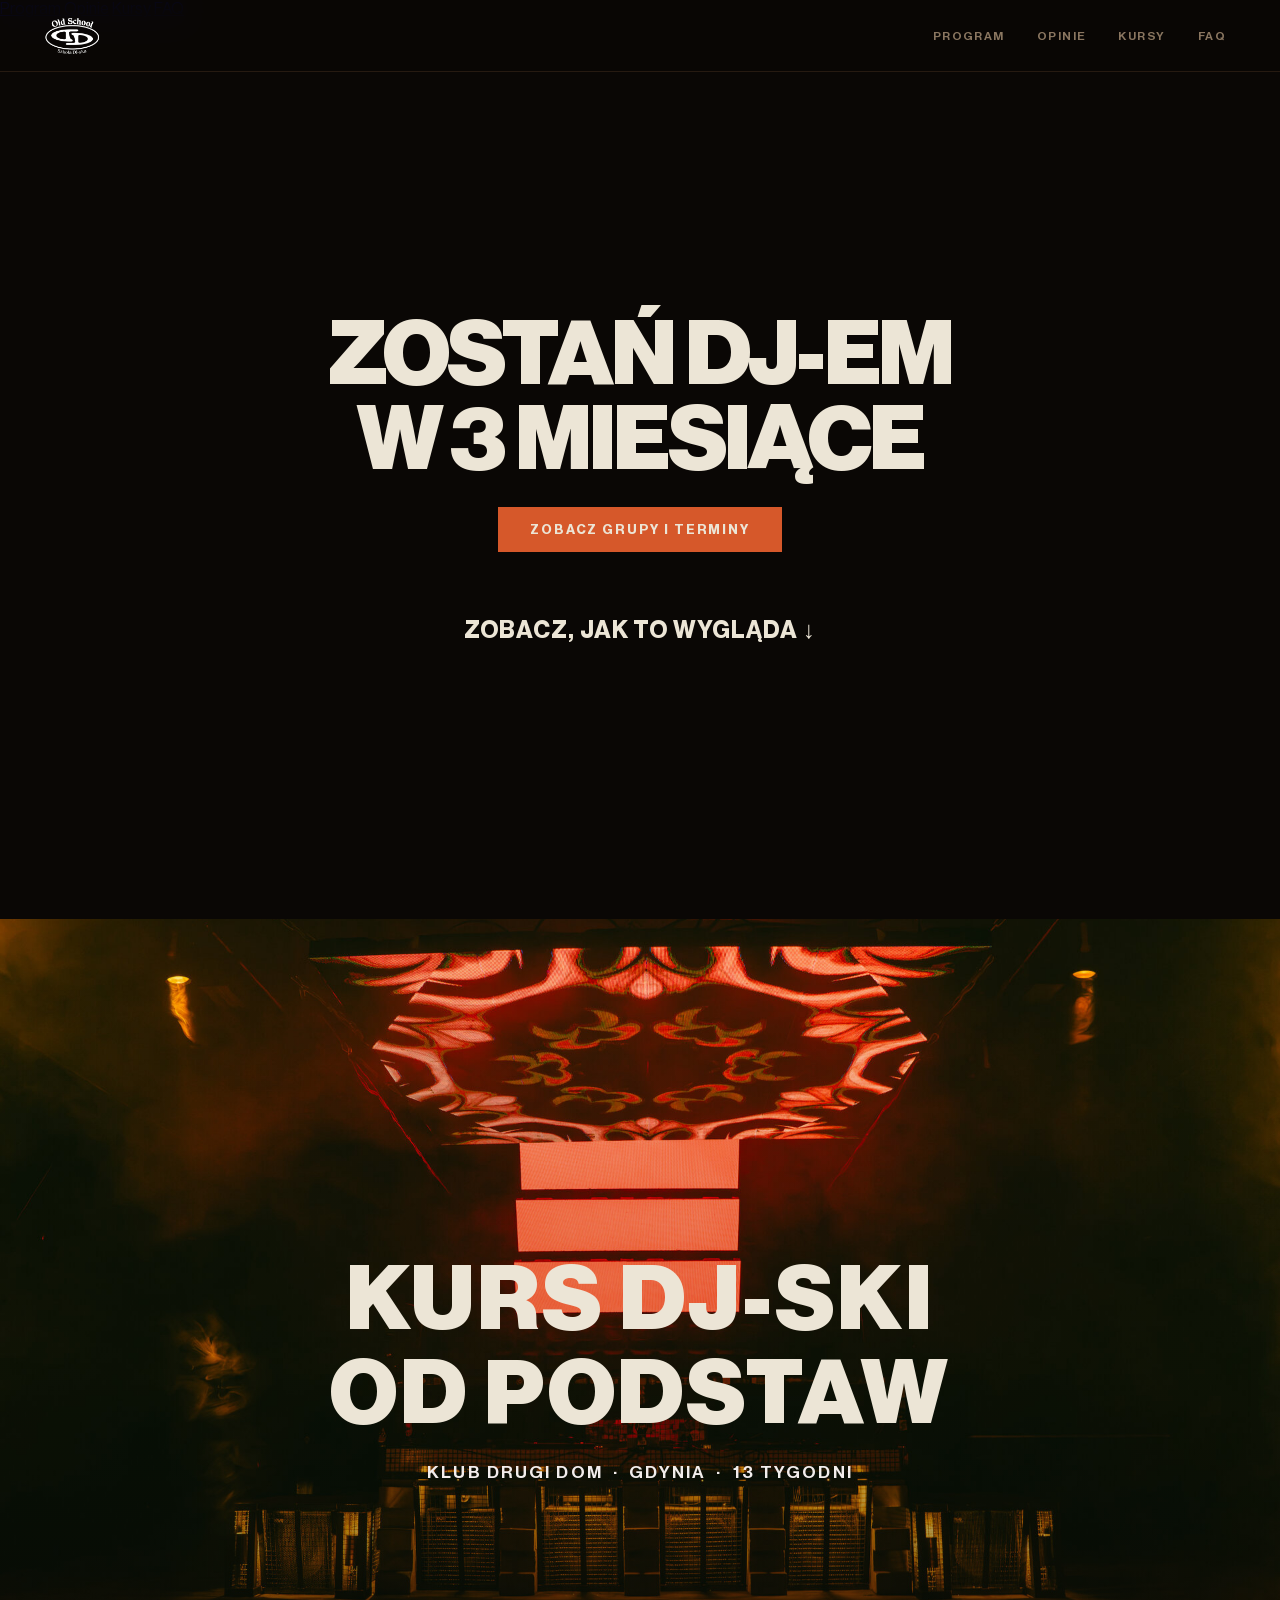
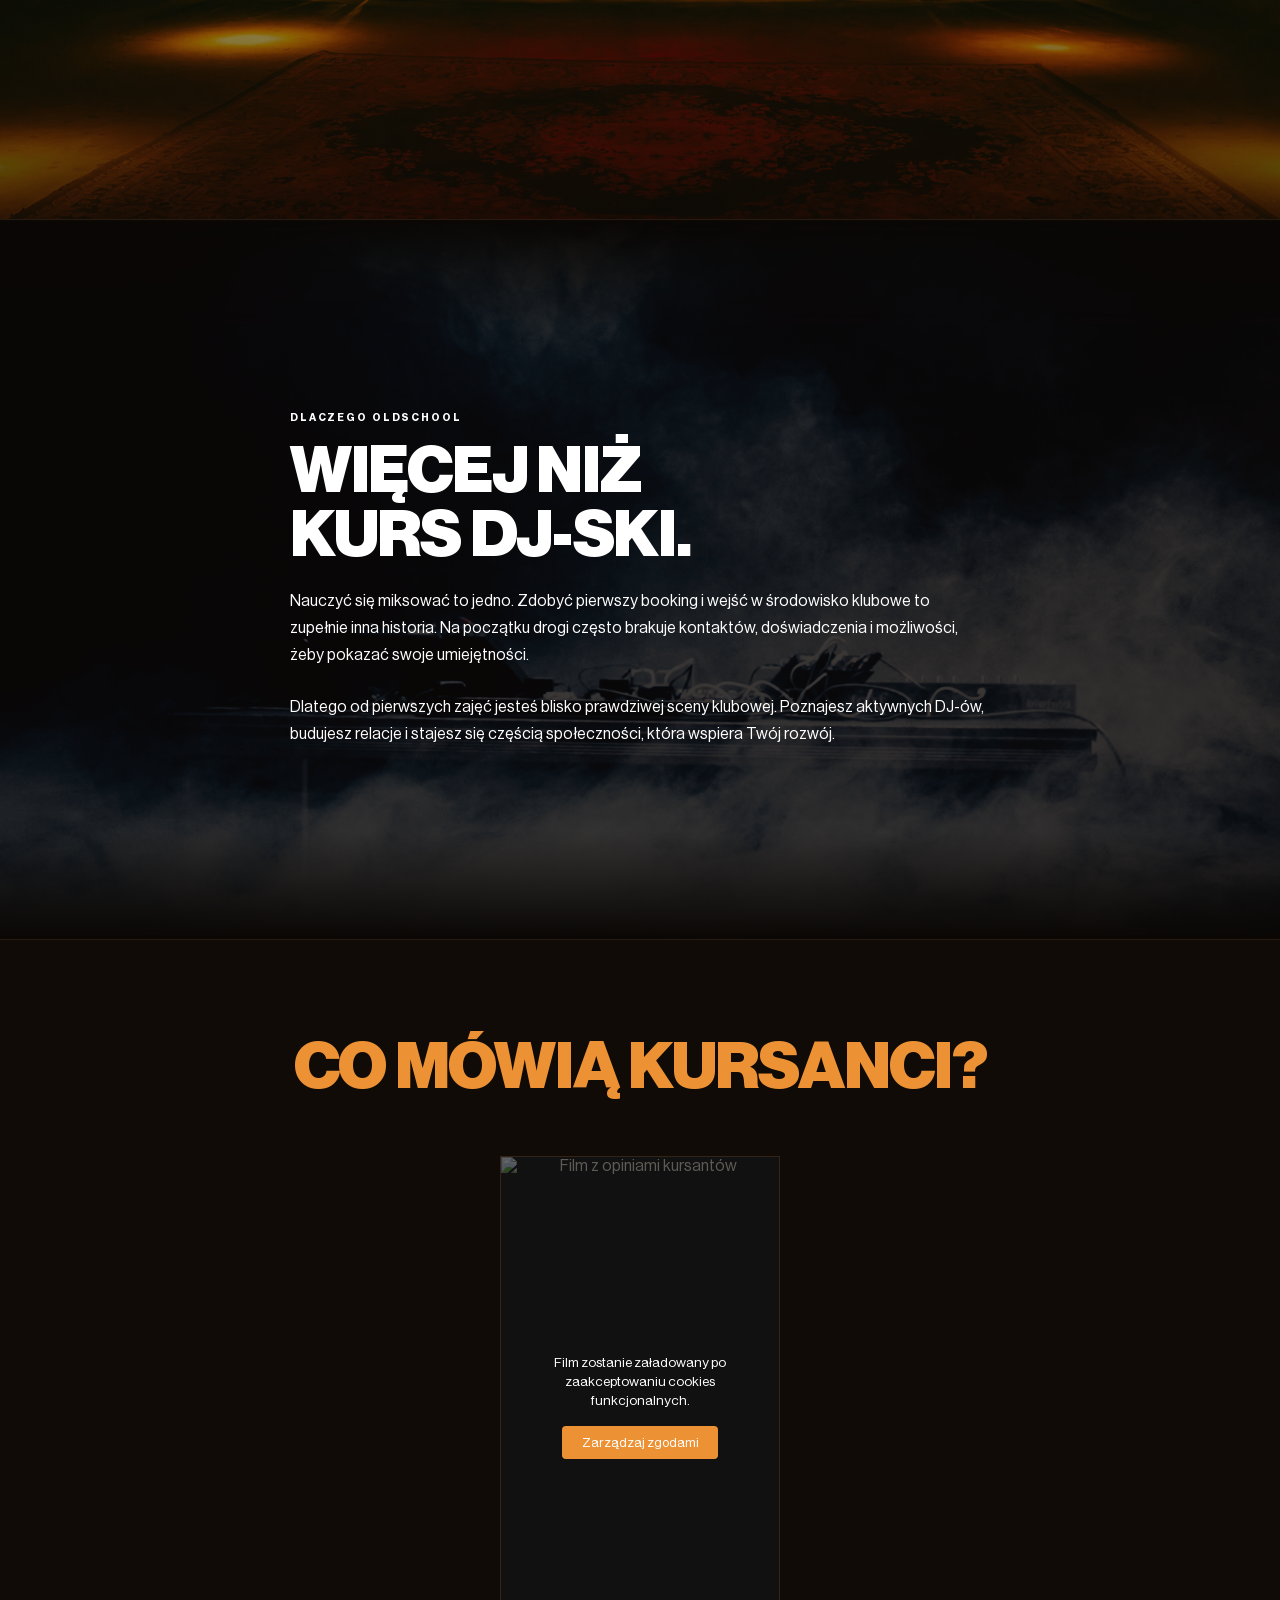
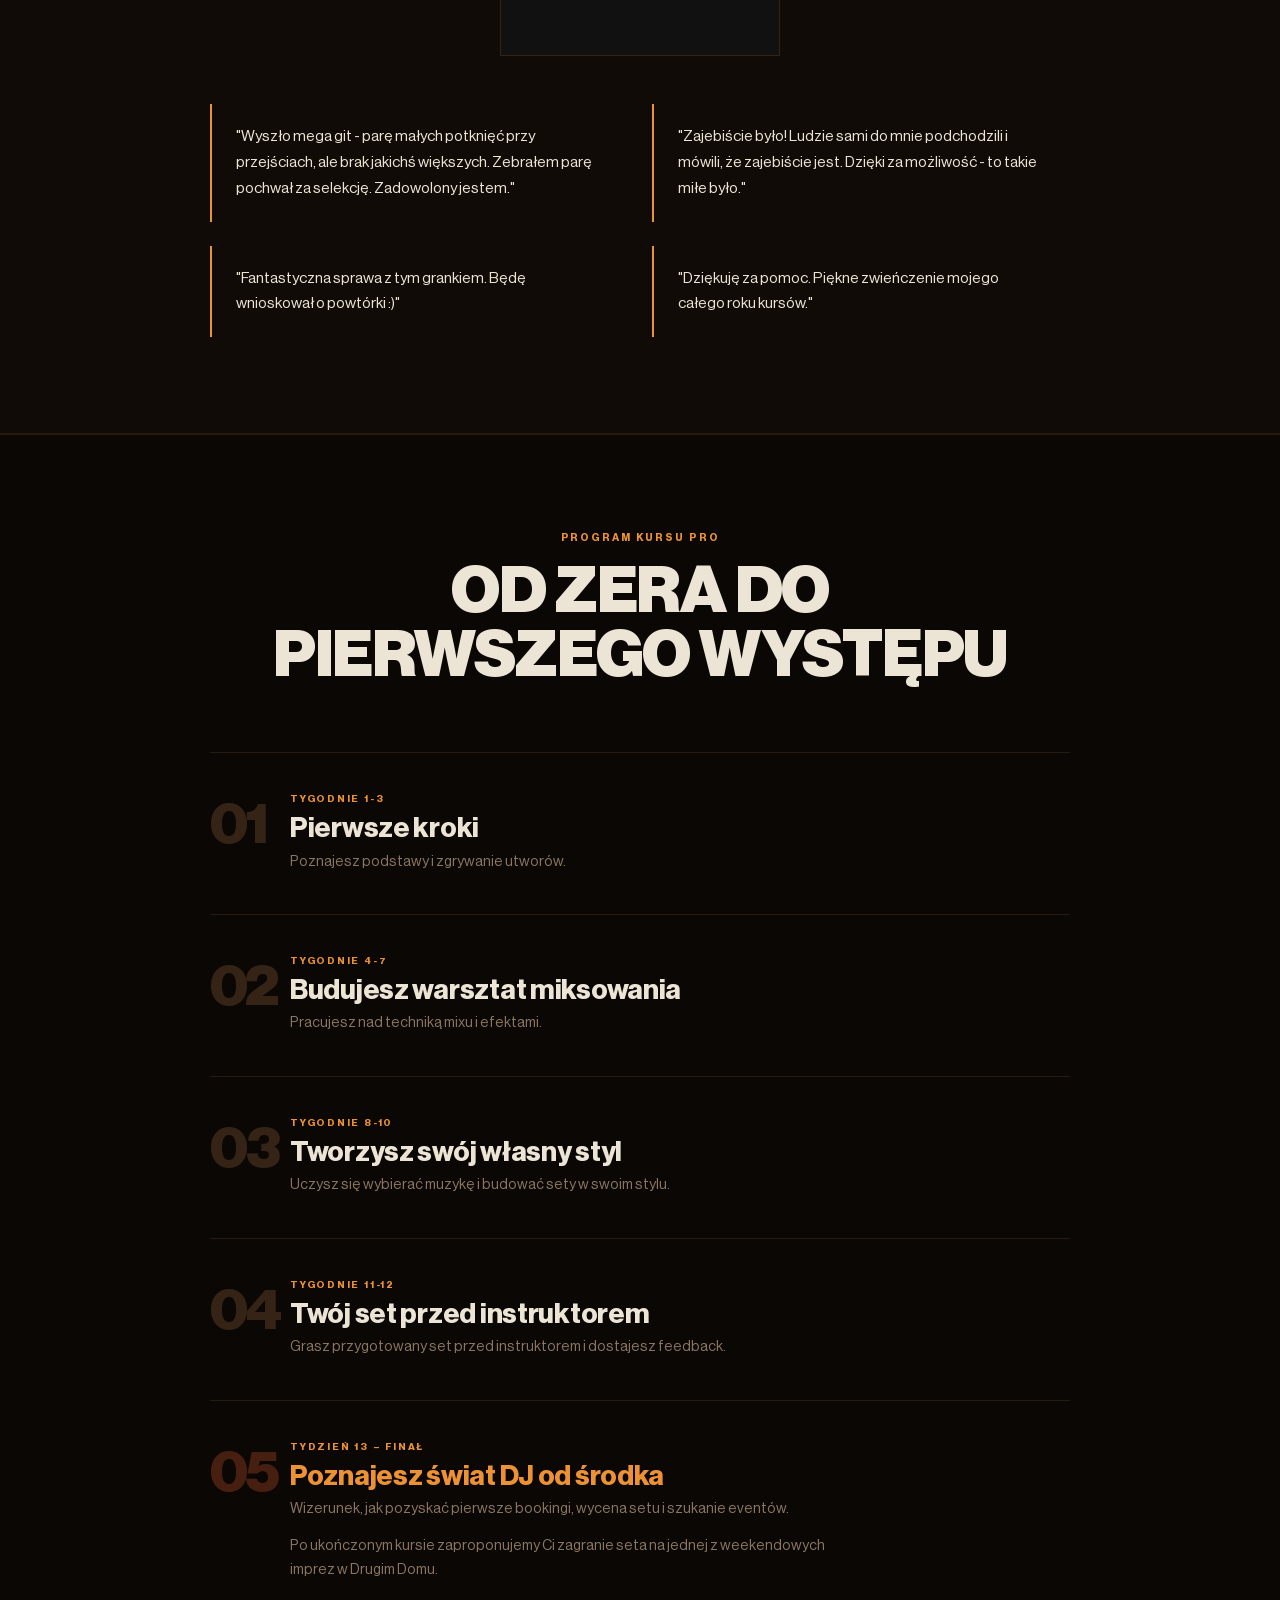
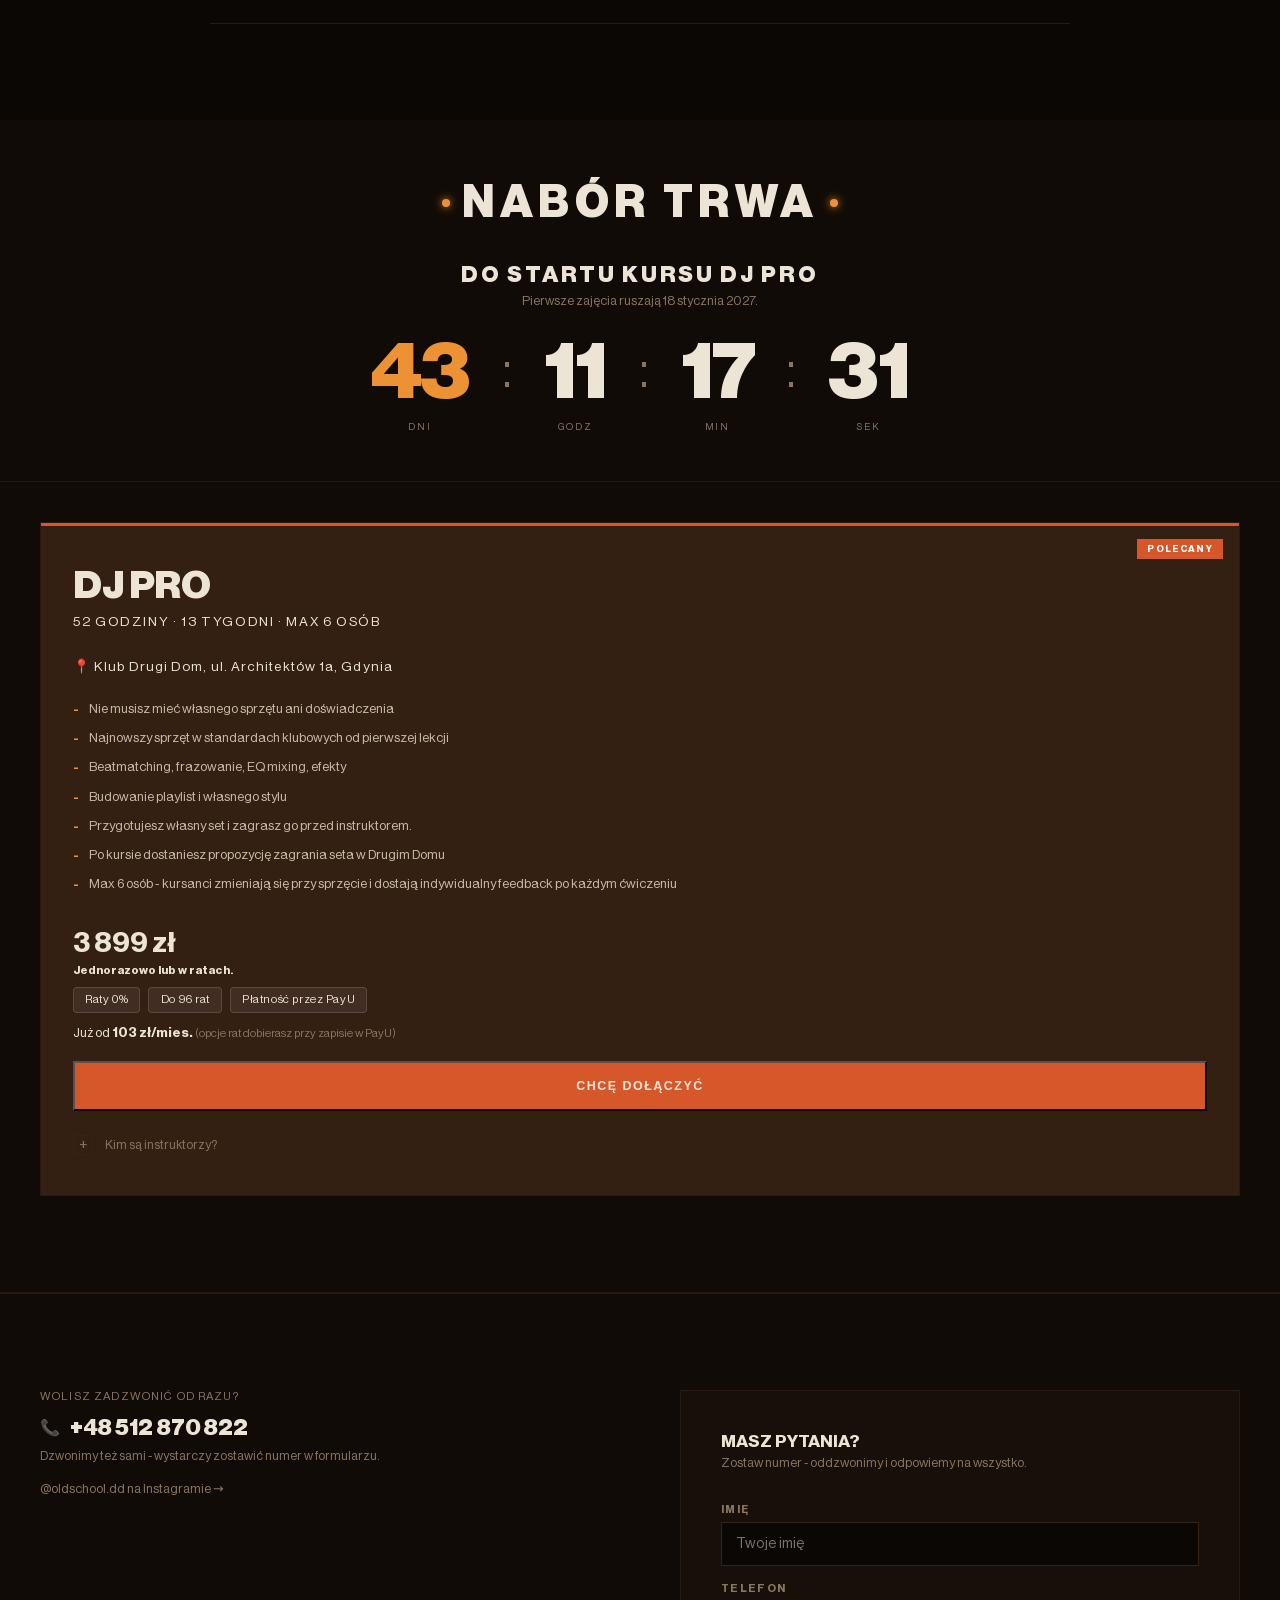
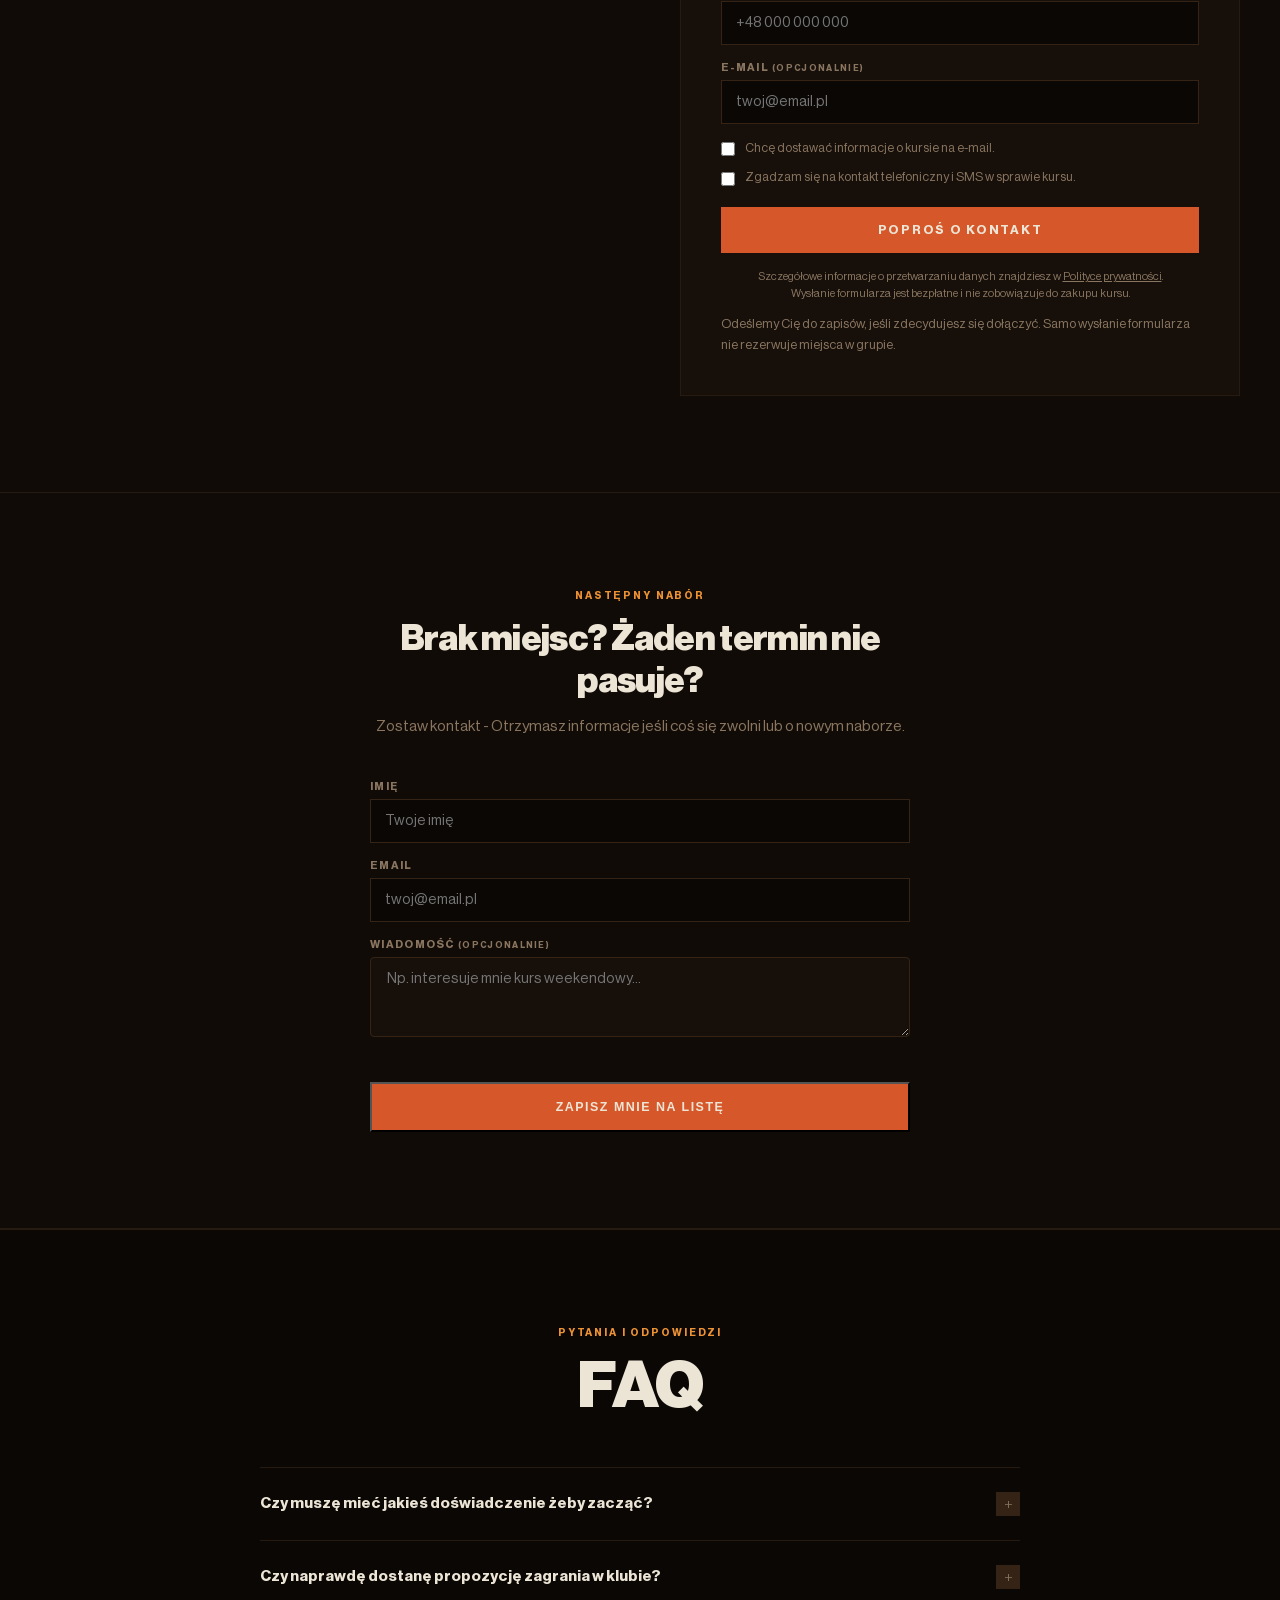
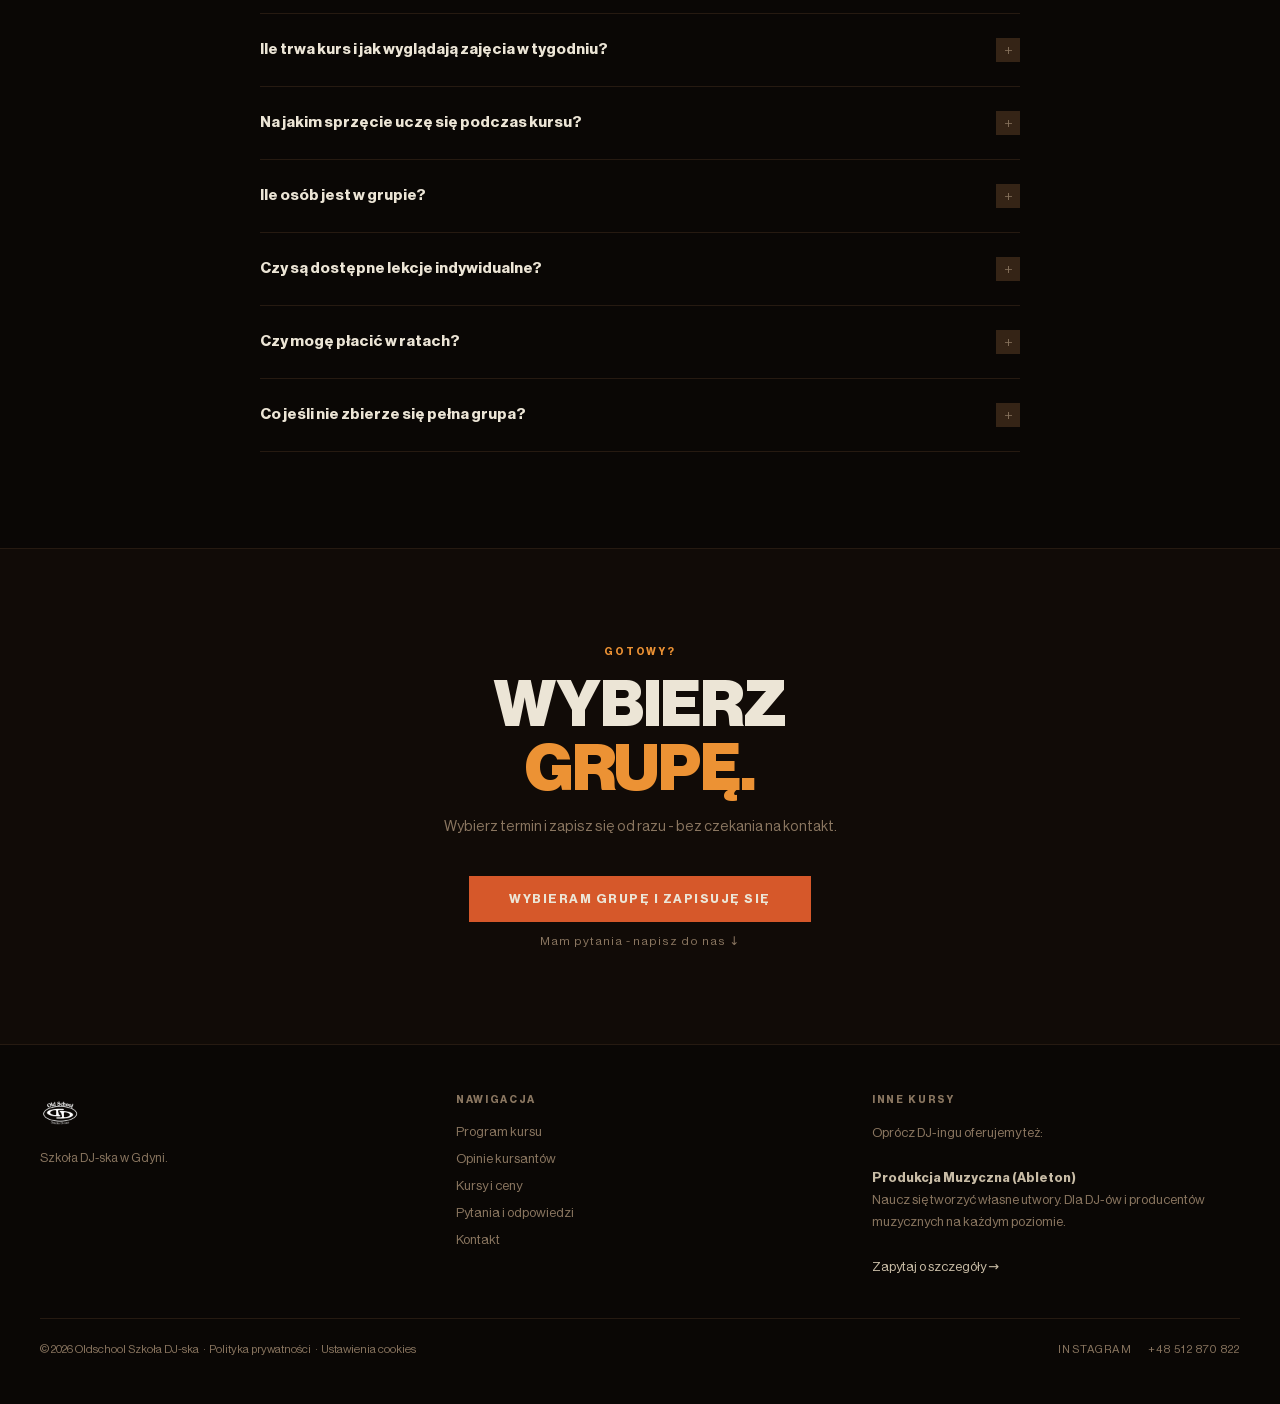
==== commit 46278561: "Brighten ActiveNow hint text - var(--muted) to var(--text) Co-Authored-By: Claude Sonnet 4.6 <norepl" ====
--- a/index.html
+++ b/index.html
@@ -1987,7 +1987,7 @@
               <div id="proJoinOptions" style="display:none;margin-top:1rem;border:1px solid rgba(242,237,236,0.12);border-radius:6px;overflow:hidden;">
                 <a onclick="goToActivenow(event)" href="#" style="display:block;padding:1rem 1.25rem;background:var(--red);color:#fff;text-align:center;font-weight:700;letter-spacing:0.08em;font-size:0.85rem;text-decoration:none;">WYBIERAM GRUPĘ I ZAPISUJĘ SIĘ</a>
                 <div id="activenow-section" style="display:none;padding:1.5rem 1rem;background:rgba(255,255,255,0.03);">
-                  <p style="font-size:0.8rem;color:var(--muted);margin-bottom:1rem;text-align:center;">Wybierz dzień tygodnia, żeby zobaczyć dostępne grupy.</p>
+                  <p style="font-size:0.85rem;color:var(--text);margin-bottom:1rem;text-align:center;">Wybierz dzień tygodnia, żeby zobaczyć dostępne grupy.</p>
                   <div class="activenow-form-container activenow-form-147857-container"><center><img src="https://www.activenow.io/assets/ripple.gif" width="100px"/></center><script async src="https://app.activenow.io/external/signup_form/load_by_js?age_group=&city_name=&code=zcDr3k2AqXxRqUBR&discipline_id=&proficiency_id=&school_id=15449&signup_form_id=147857&venue_id=&zz="></script></div>
                 </div>
                 <div style="padding:0.5rem;text-align:center;font-size:0.7rem;color:var(--muted);">lub</div>
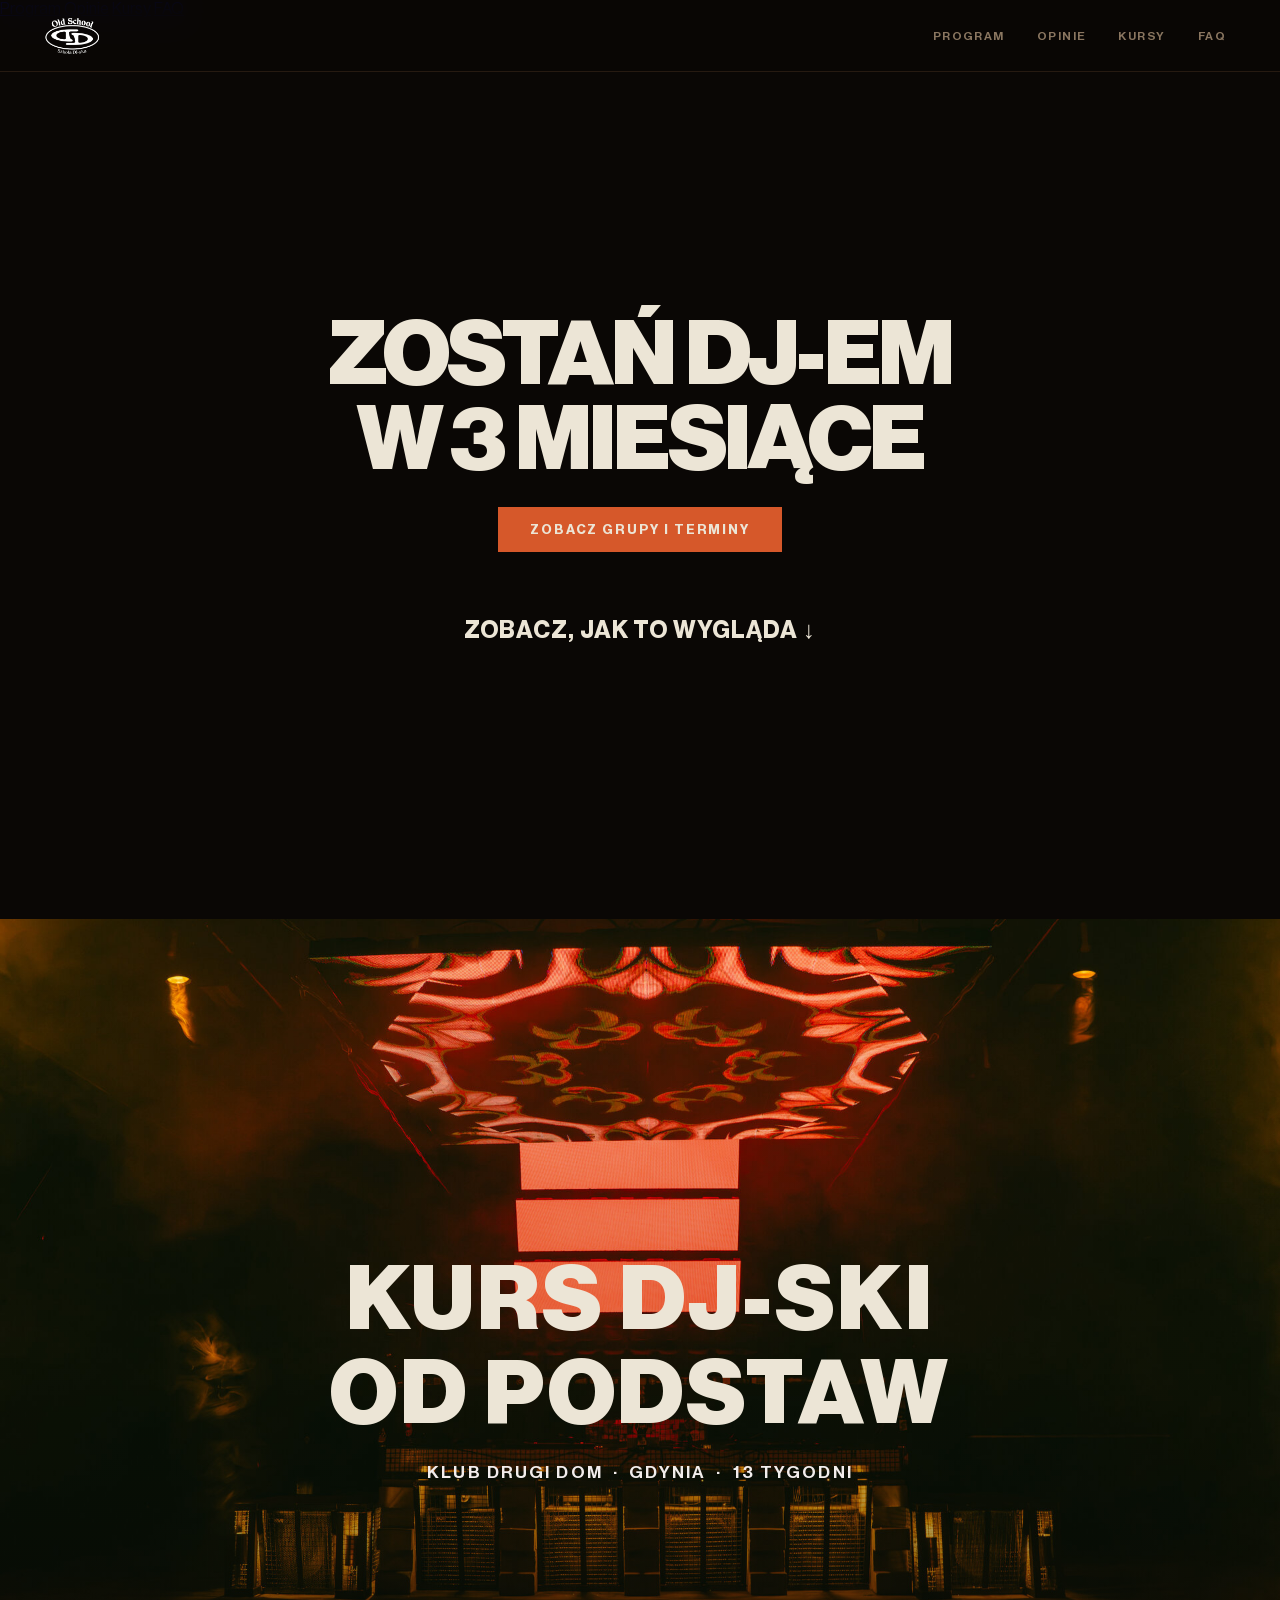
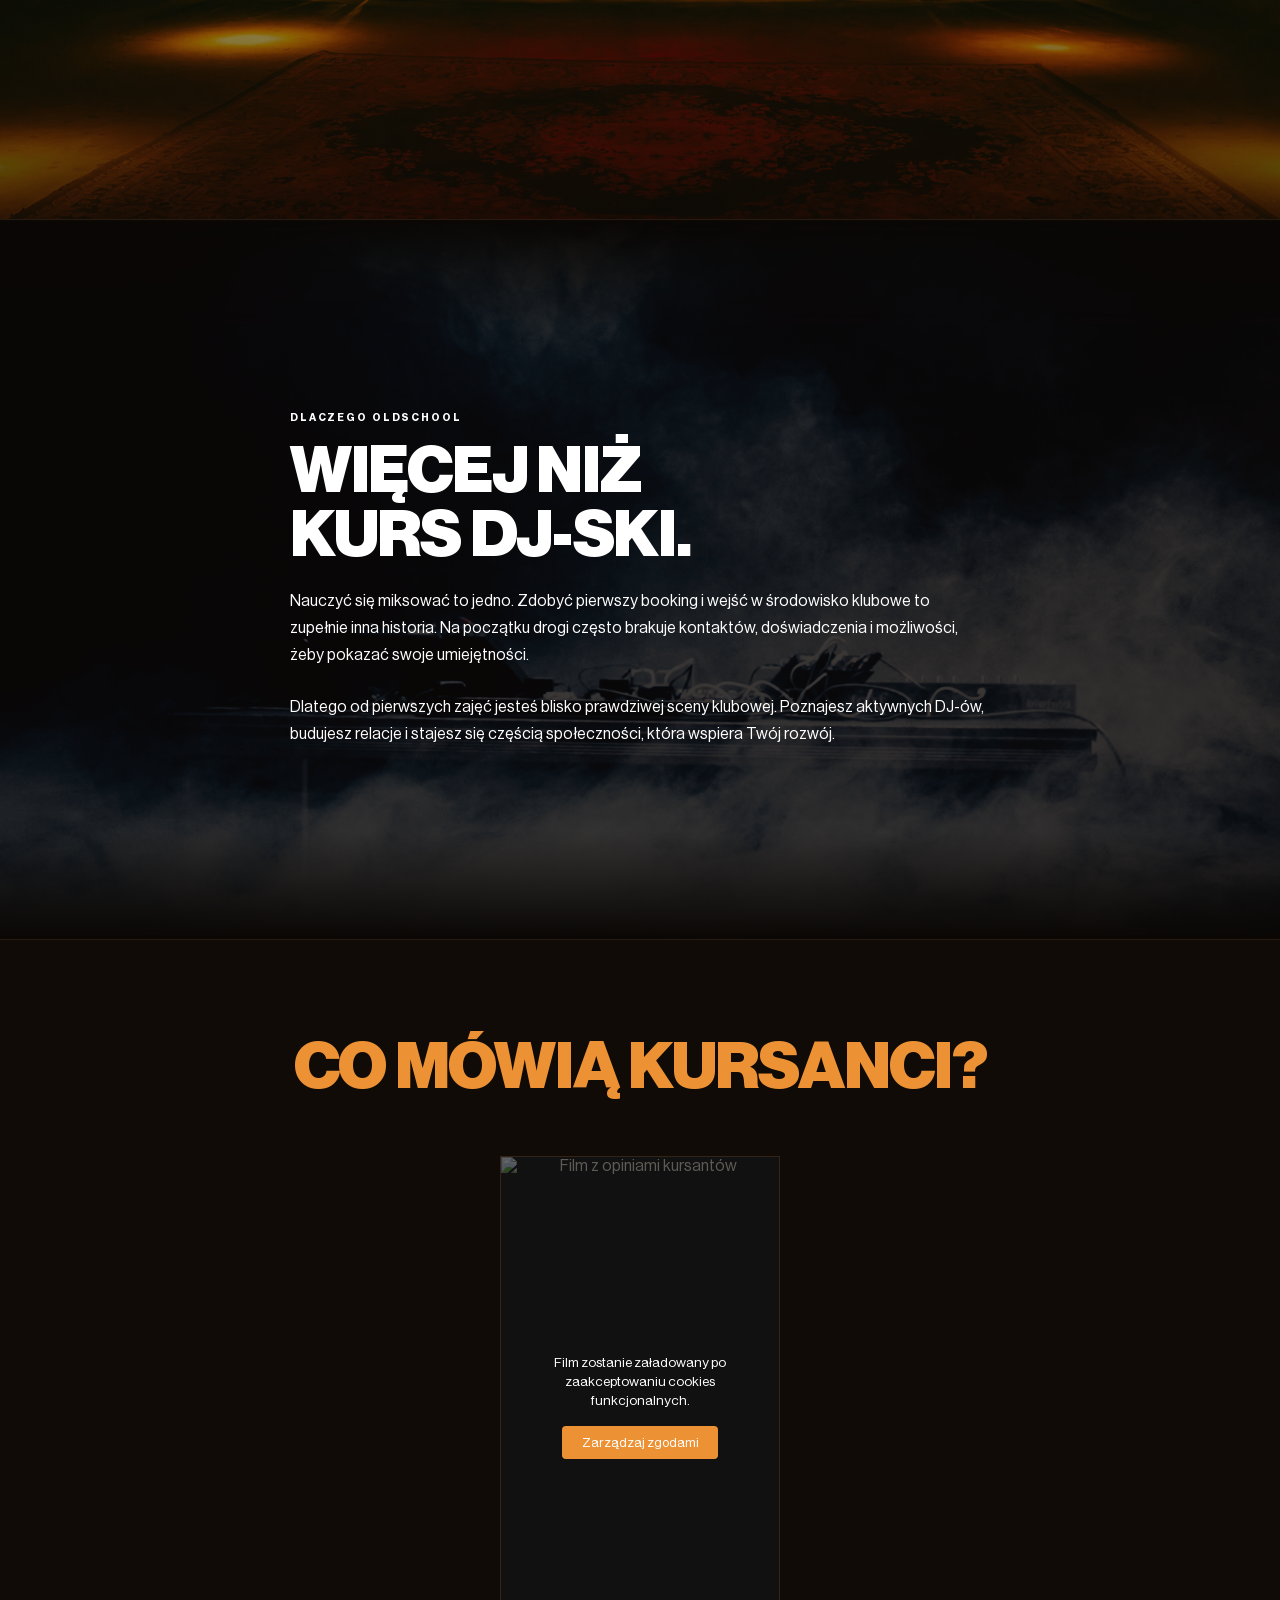
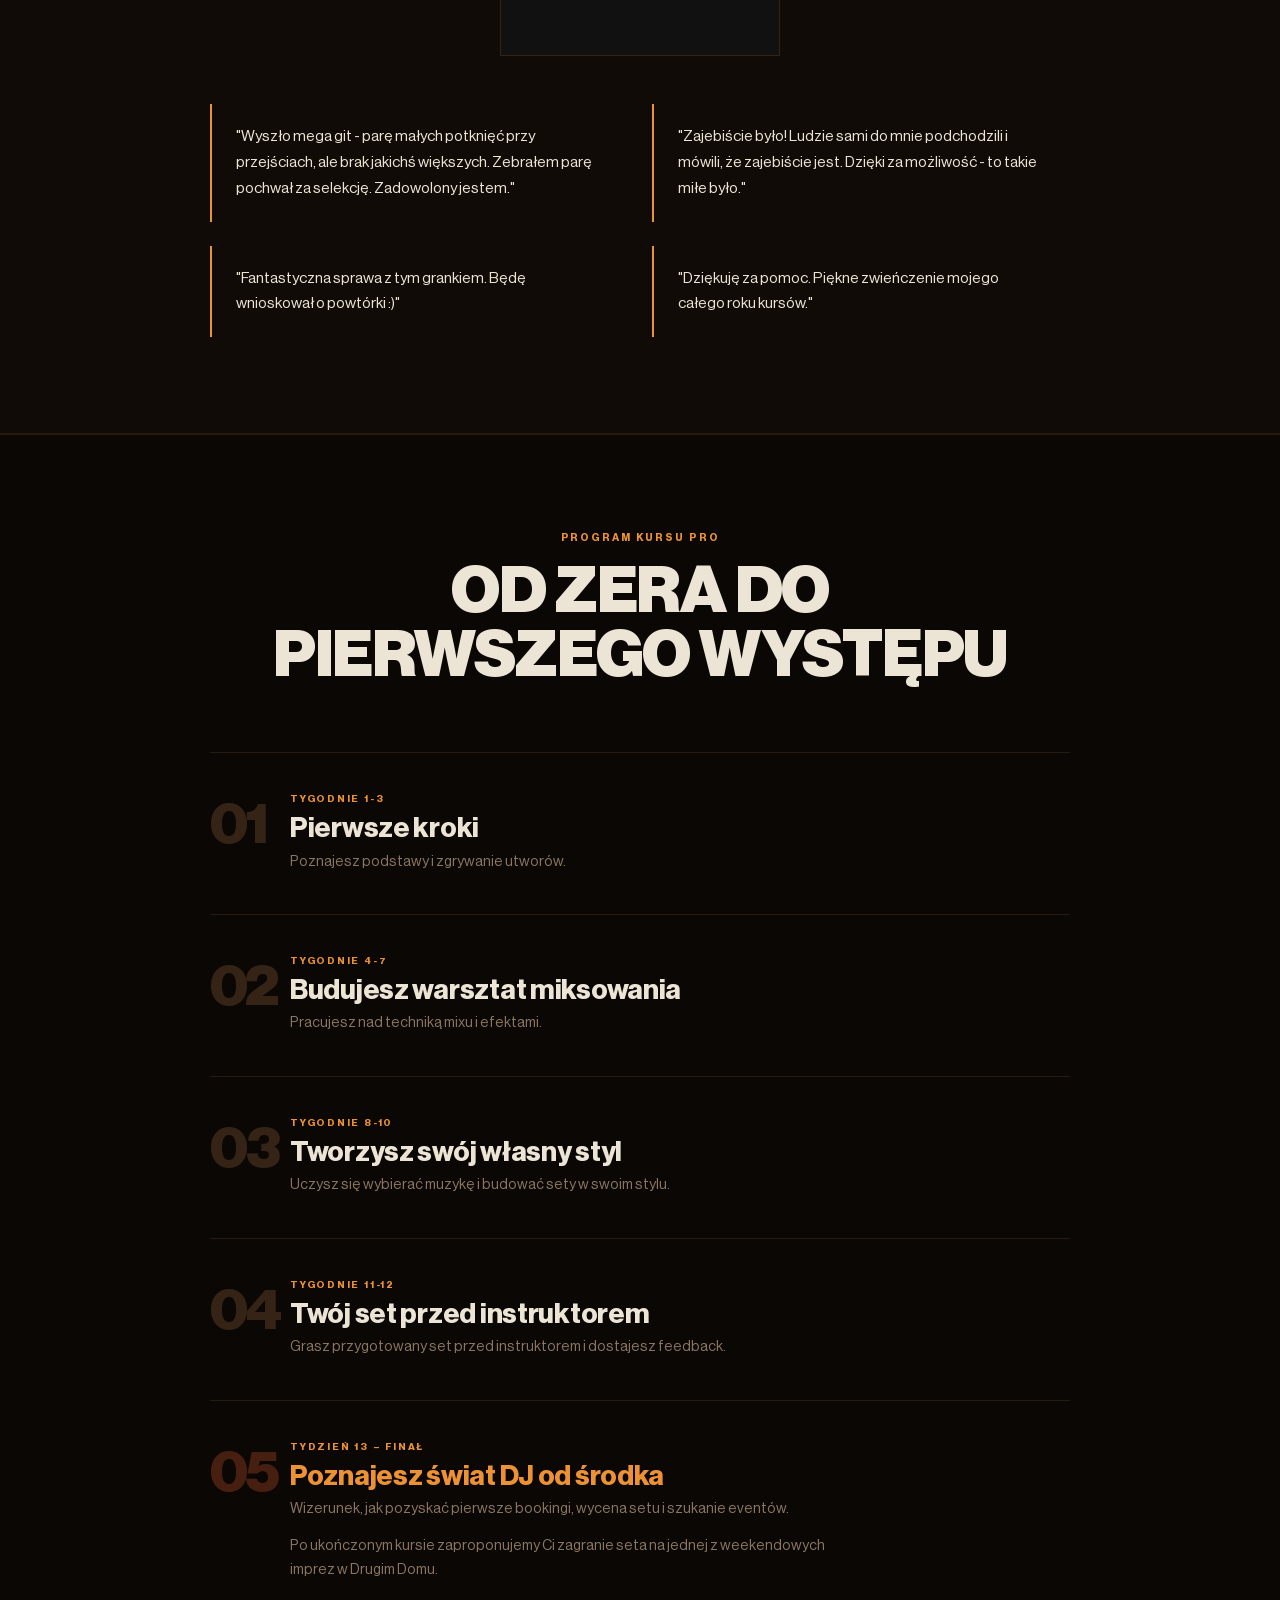
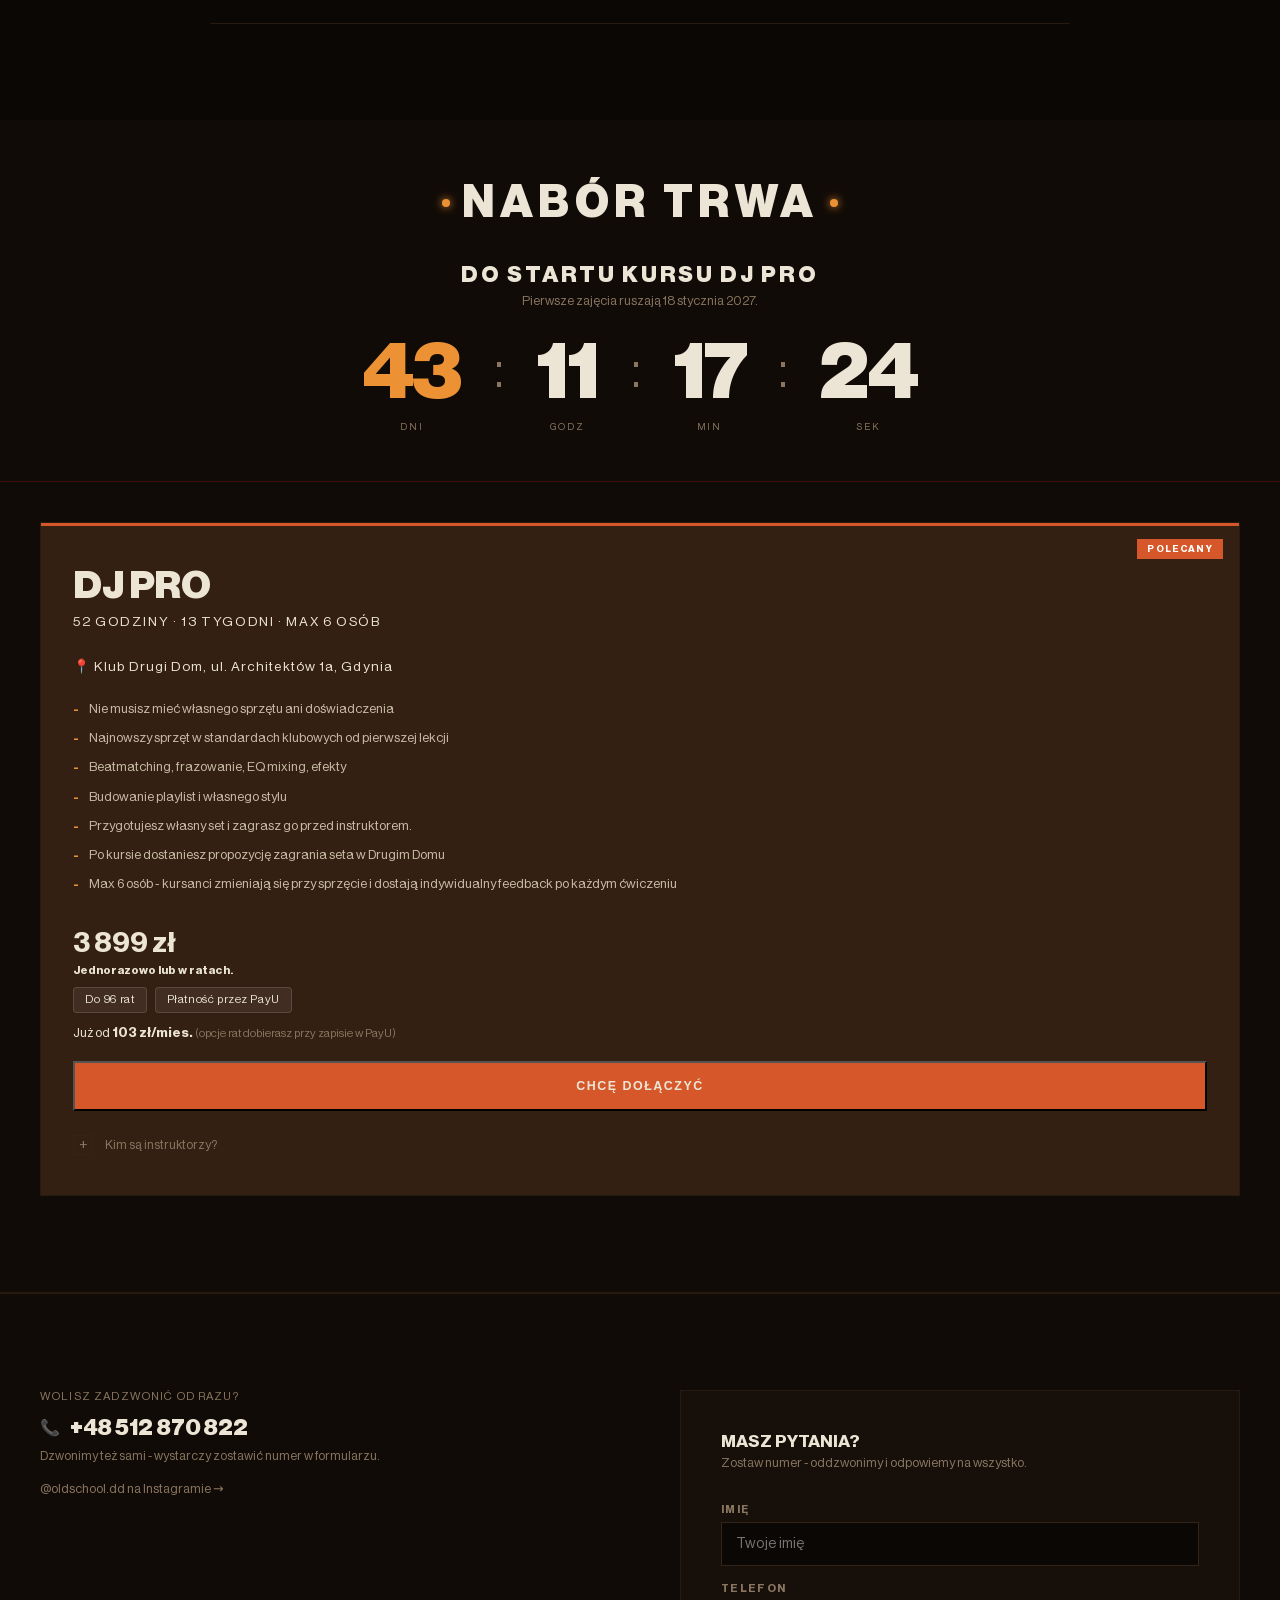
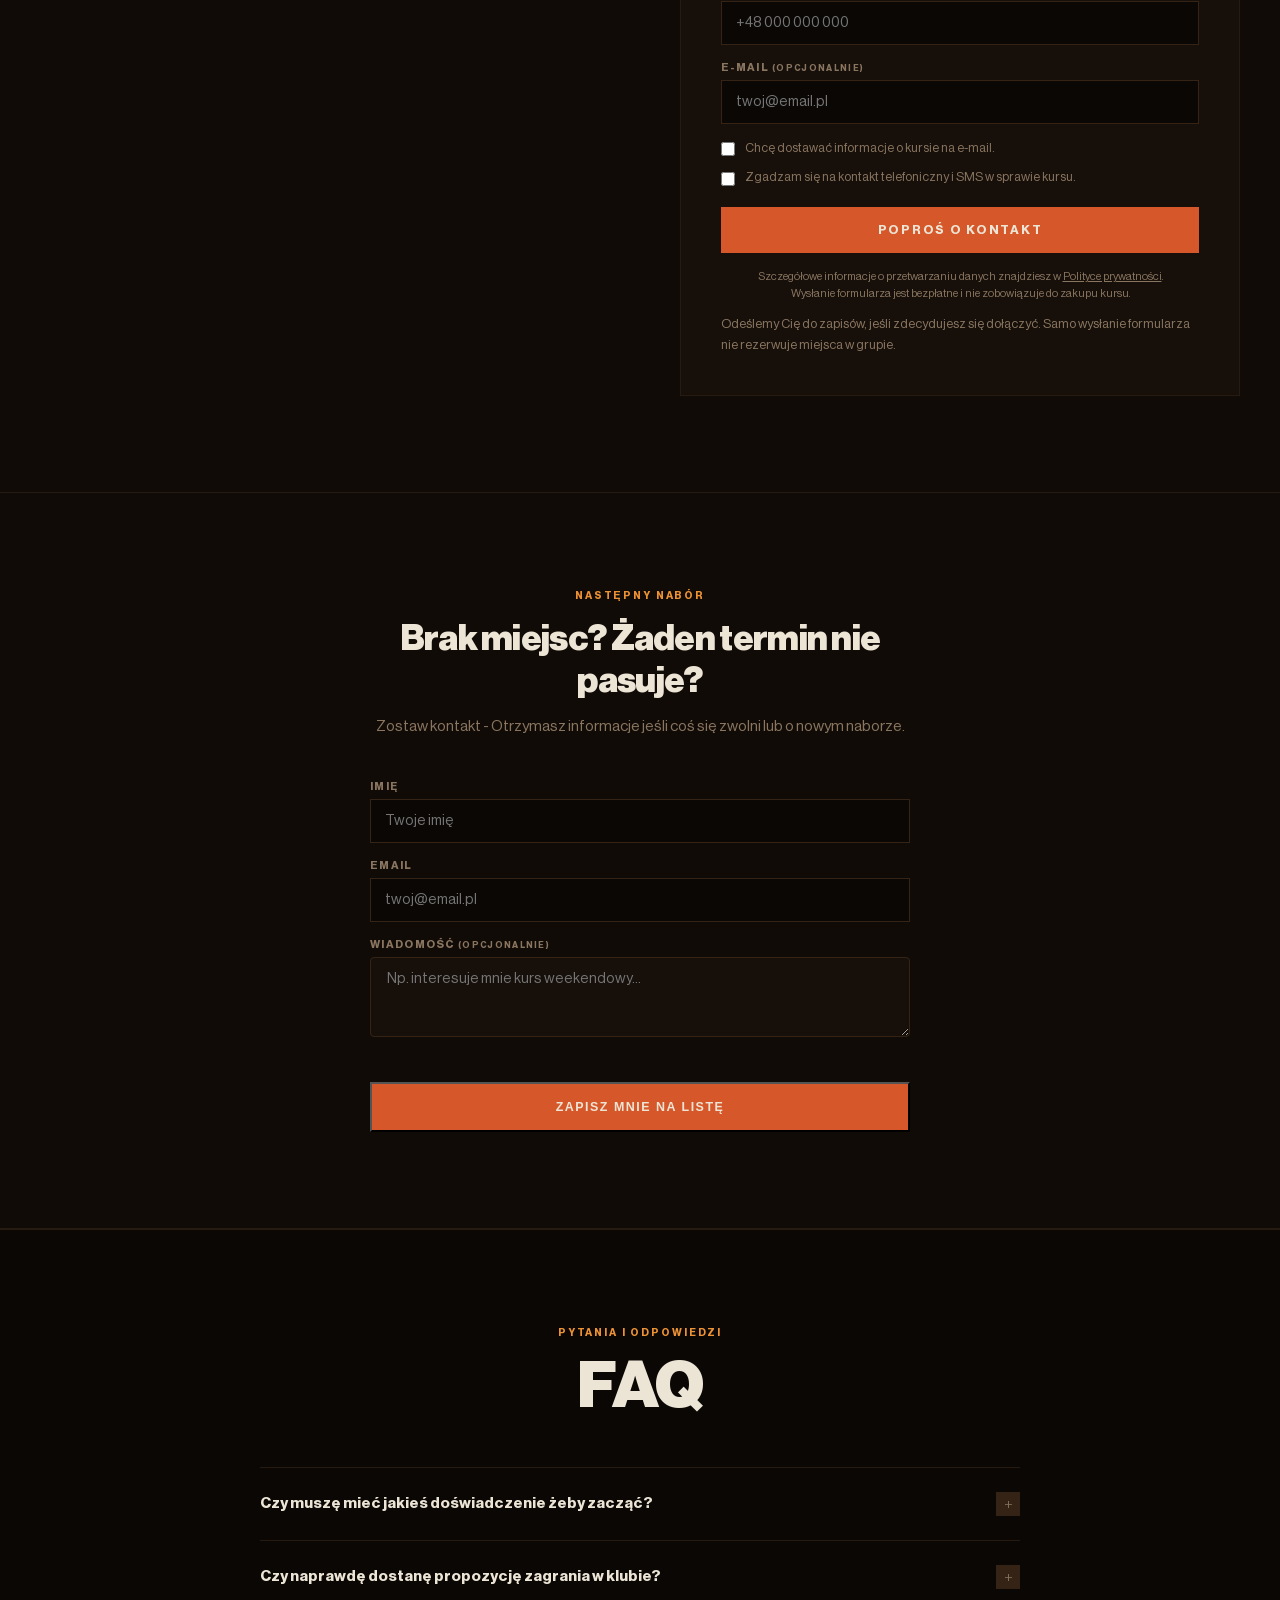
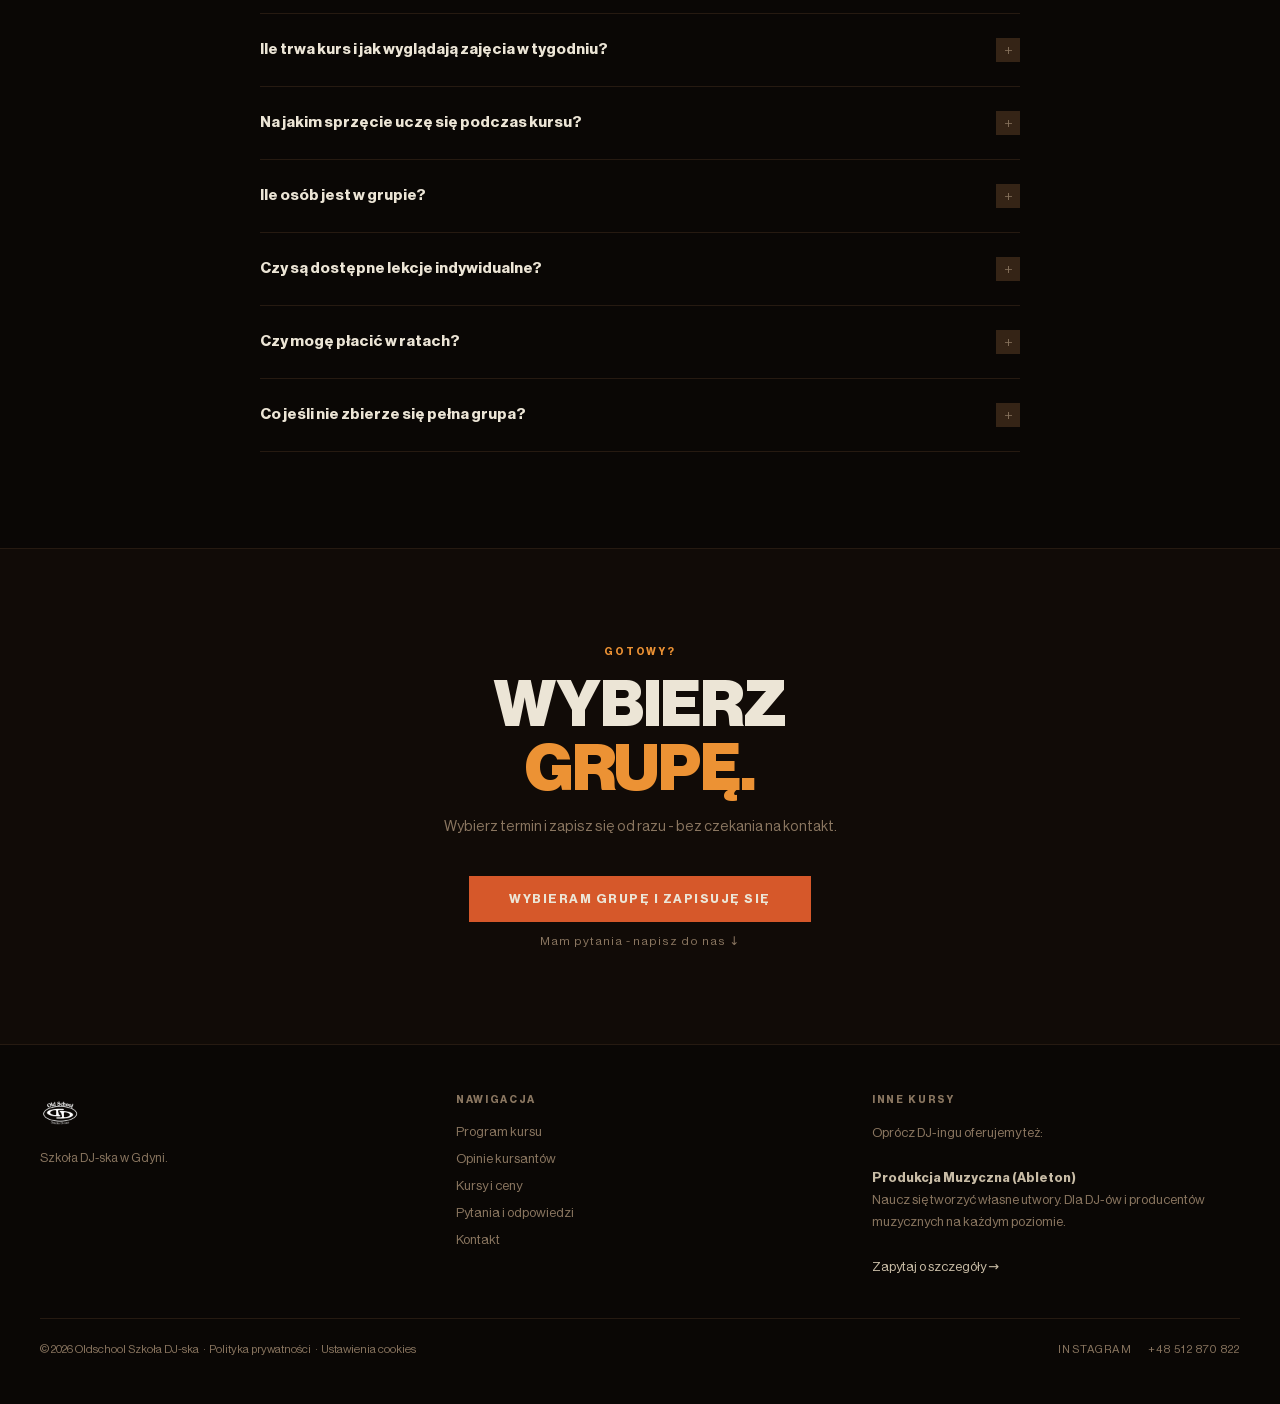
==== commit a243e821: "Remove 'Raty 0%' badge from course card Co-Authored-By: Claude Sonnet 4.6 <noreply@anthropic.com> Cl" ====
--- a/index.html
+++ b/index.html
@@ -1977,7 +1977,6 @@
               <div class="course-price-note">
                 <strong style="color:var(--text);">Jednorazowo lub w ratach.</strong>
                 <div style="margin-top:0.6rem;display:flex;flex-wrap:wrap;gap:0.5rem;">
-                  <span style="display:inline-flex;align-items:center;gap:0.4rem;background:rgba(242,237,236,0.07);border:1px solid rgba(242,237,236,0.14);border-radius:4px;padding:0.35rem 0.7rem;font-size:0.72rem;letter-spacing:0.05em;color:var(--text);">Raty 0%</span>
                   <span style="display:inline-flex;align-items:center;gap:0.4rem;background:rgba(242,237,236,0.07);border:1px solid rgba(242,237,236,0.14);border-radius:4px;padding:0.35rem 0.7rem;font-size:0.72rem;letter-spacing:0.05em;color:var(--text);">Do 96 rat</span>
                   <span style="display:inline-flex;align-items:center;gap:0.4rem;background:rgba(242,237,236,0.07);border:1px solid rgba(242,237,236,0.14);border-radius:4px;padding:0.35rem 0.7rem;font-size:0.72rem;letter-spacing:0.05em;color:var(--text);">Płatność przez PayU</span>
                 </div>
